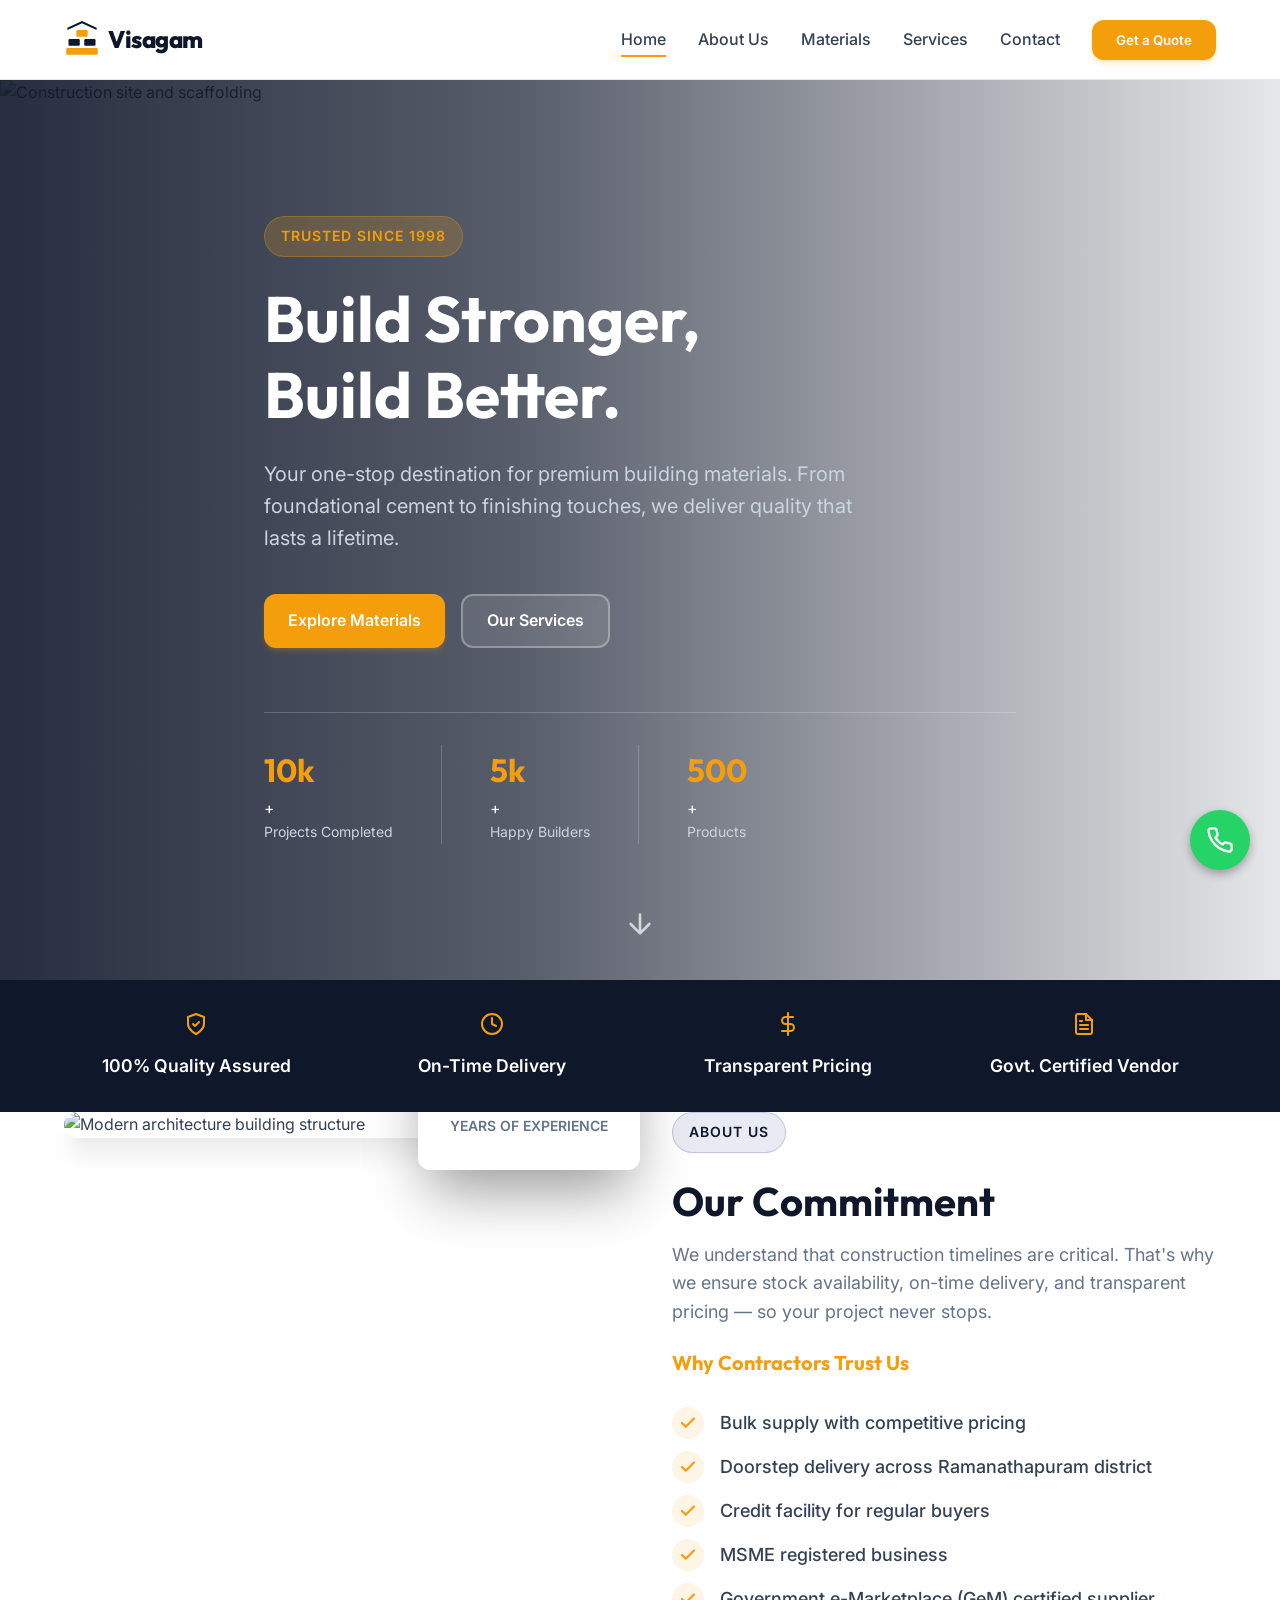
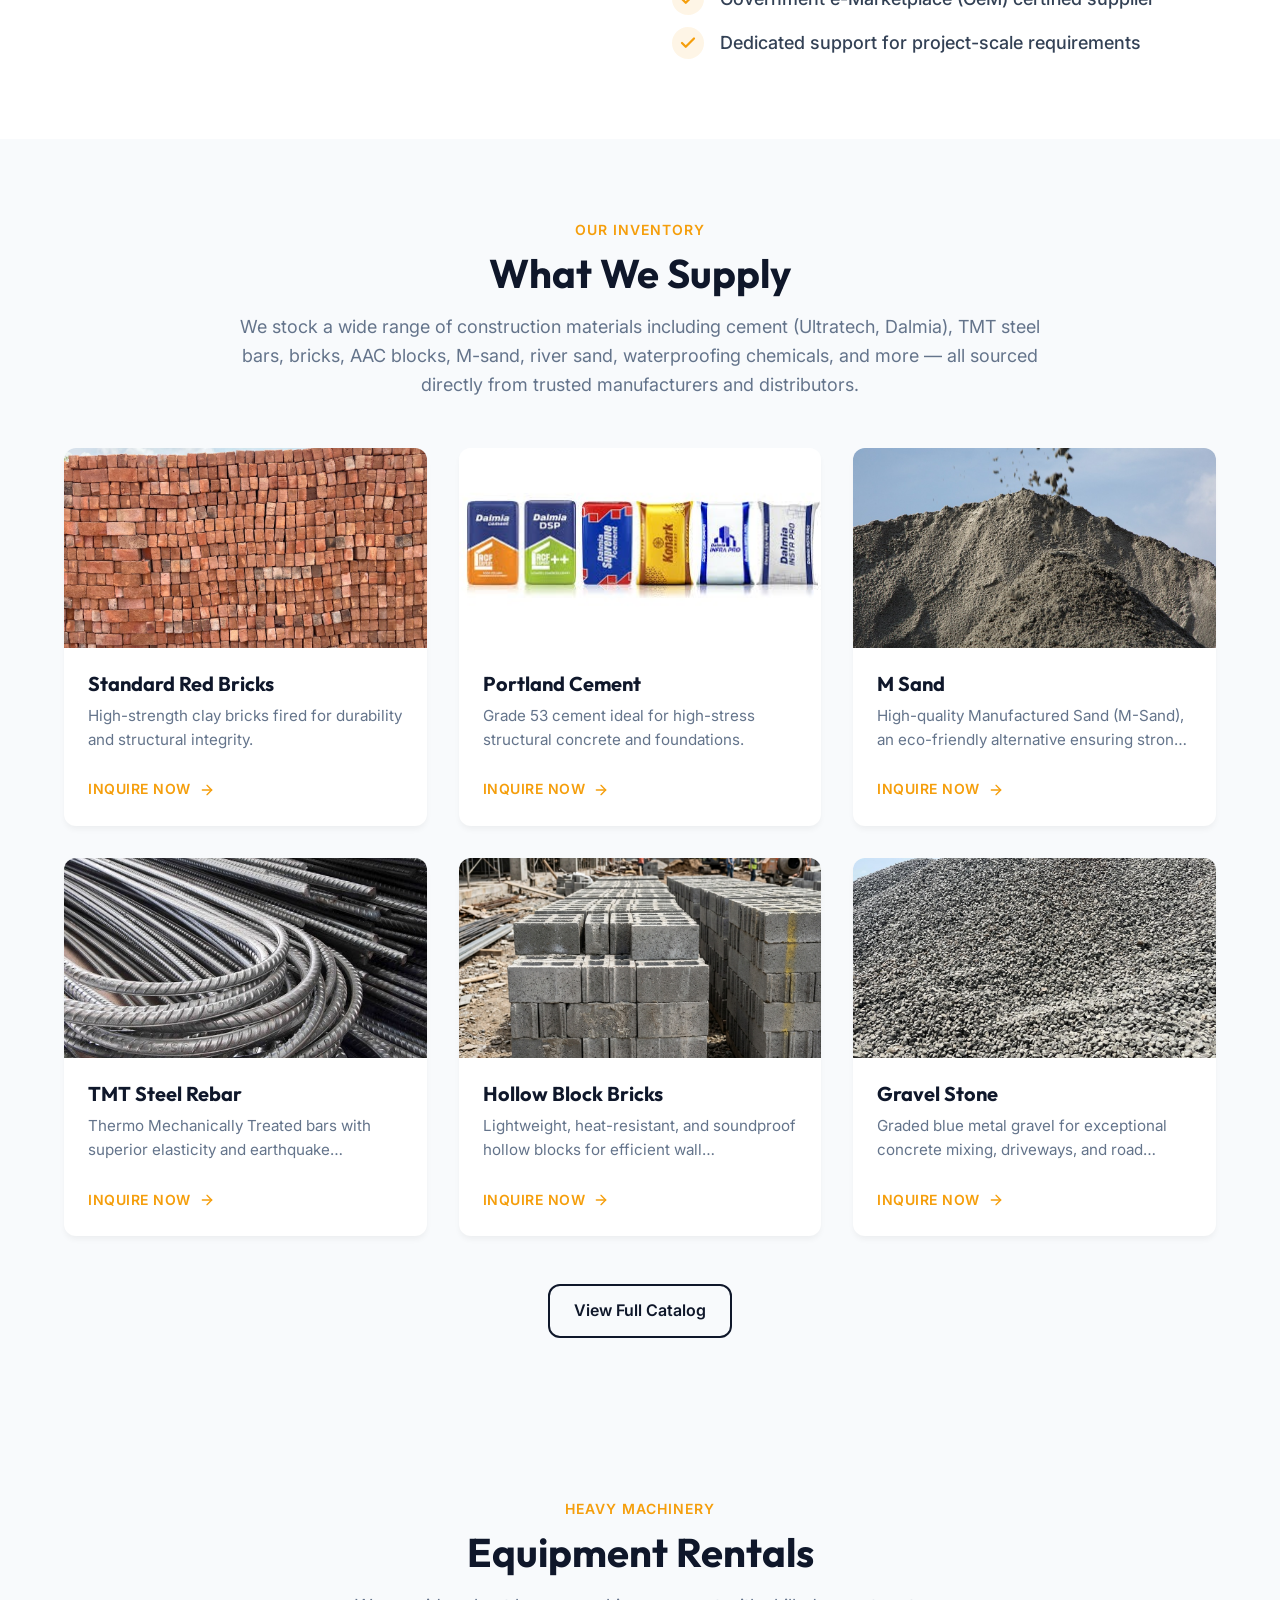
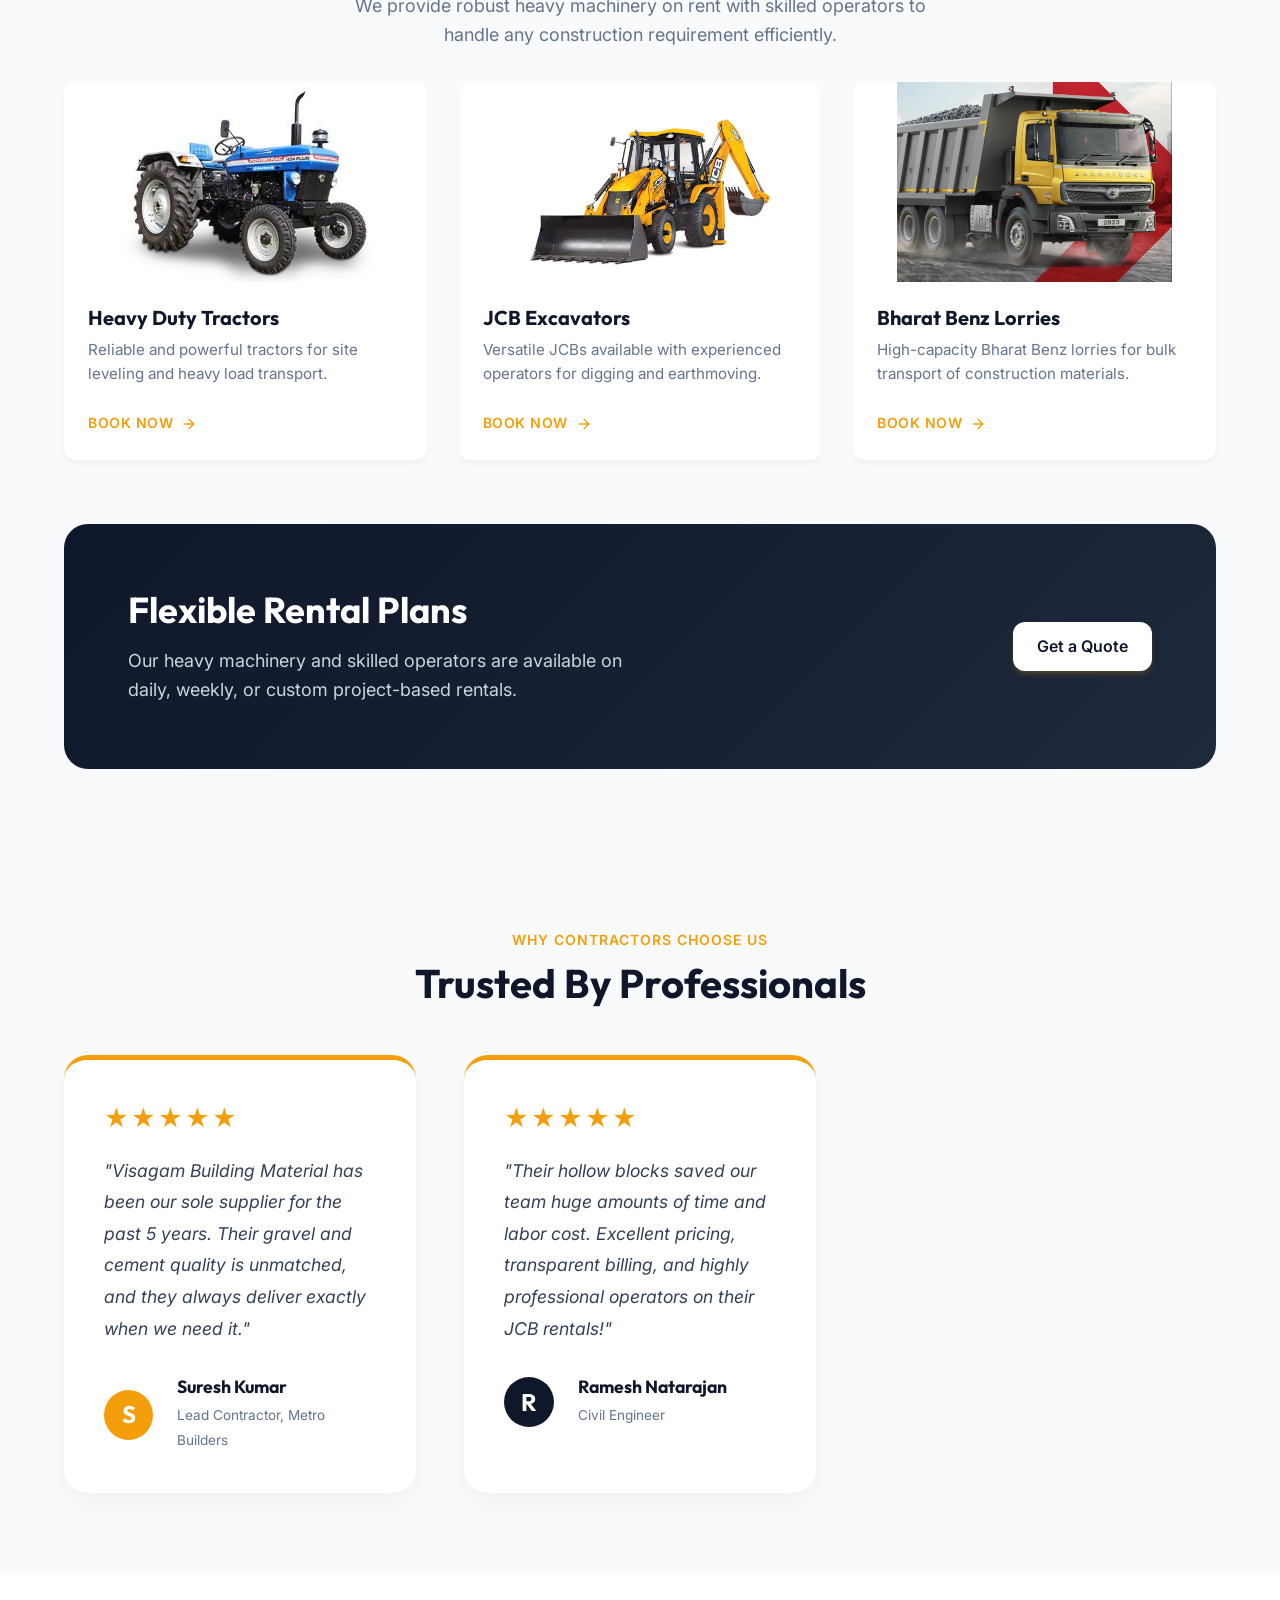
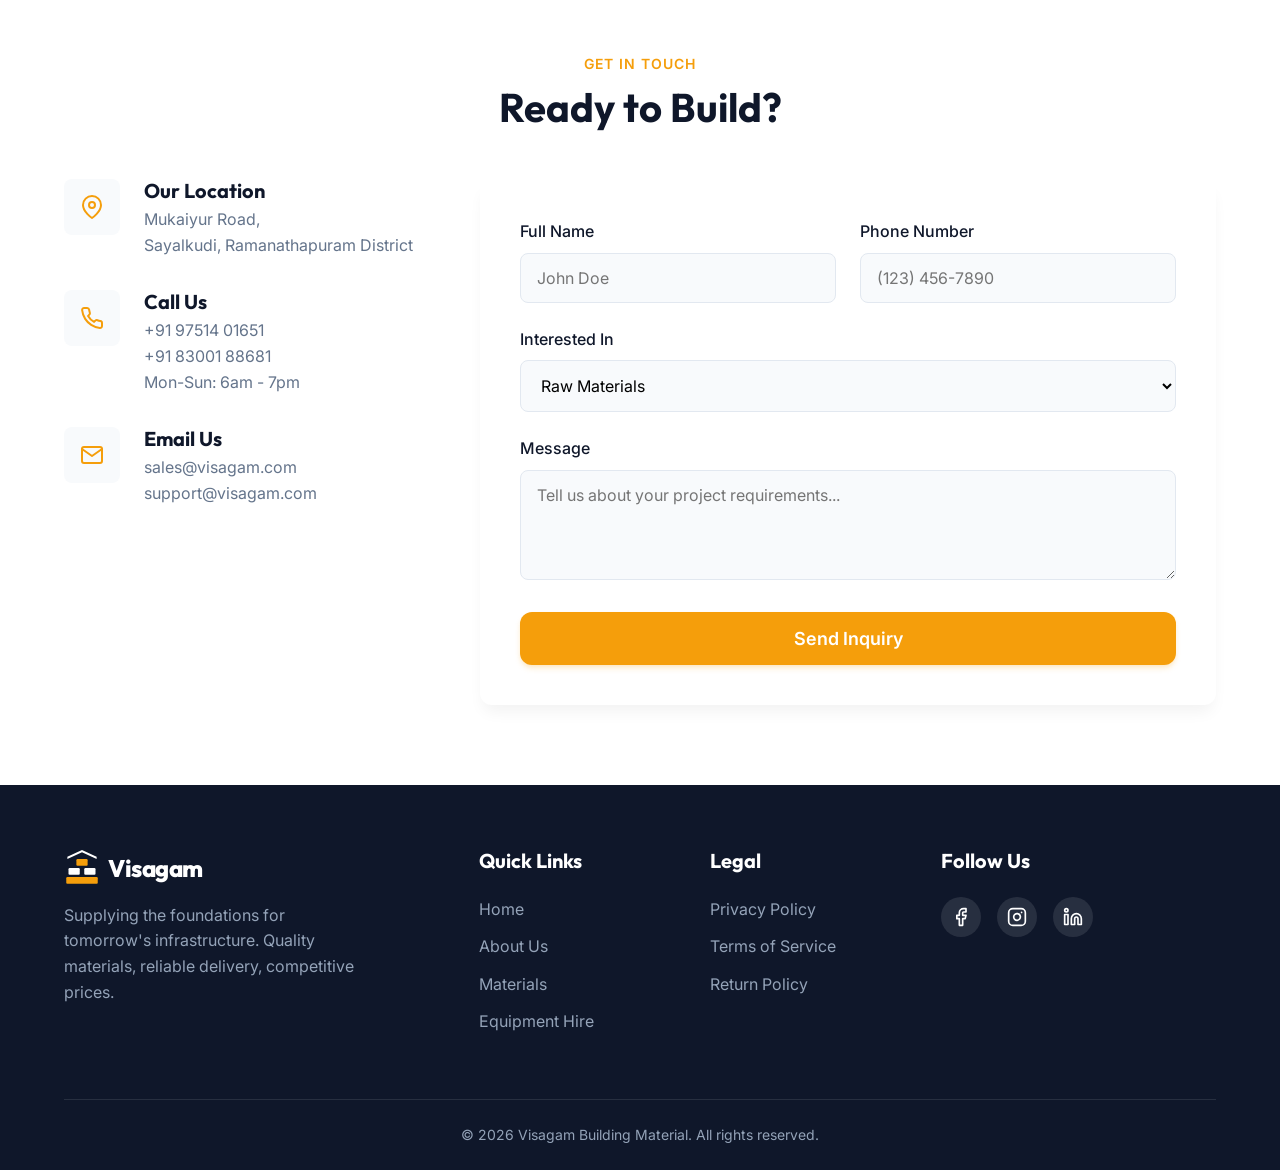
==== index.html @ be7457ea "first commit" ====
<!DOCTYPE html>
<html lang="en">
<head>
    <meta charset="UTF-8">
    <meta name="viewport" content="width=device-width, initial-scale=1.0">
    <link rel="icon" type="image/svg+xml" href="data:image/svg+xml,<svg xmlns='http://www.w3.org/2000/svg' viewBox='0 0 32 32'><rect x='2' y='24' width='28' height='6' rx='1' fill='%231E3A8A'/><rect x='4' y='16' width='10' height='6' rx='1' fill='%231E3A8A'/><rect x='18' y='16' width='10' height='6' rx='1' fill='%231E3A8A'/><rect x='11' y='8' width='10' height='6' rx='1' fill='%231E3A8A'/><path d='M16 2L3 8V6L16 0L29 6V8L16 2Z' fill='%23F59E0B'/></svg>">
    <title>Visagam Building Material | Premium Supplies</title>
    <meta name="description" content="Visagam Building Material is your trusted partner for high-quality construction and building materials. We provide premium bricks, cement, lumber, and more with reliable delivery.">
    
    <!-- Open Graph for Social Media SEO -->
    <meta property="og:title" content="Visagam Building Material | Premium Supplies">
    <meta property="og:description" content="Trusted partner for high-quality construction materials, including bricks, cement, sand, and lumber.">
    <meta property="og:type" content="website">
    
    <!-- Google Fonts -->
    <link rel="preconnect" href="https://fonts.googleapis.com">
    <link rel="preconnect" href="https://fonts.gstatic.com" crossorigin>
    <link href="https://fonts.googleapis.com/css2?family=Outfit:wght@300;400;500;600;700&family=Inter:wght@400;500;600&display=swap" rel="stylesheet">
    
    <!-- Custom CSS -->
    <link rel="stylesheet" href="css/style.css">

    <!-- Structured Data (JSON-LD) for LocalBusiness -->
    <script type="application/ld+json">
    {
      "@context": "https://schema.org",
      "@type": "HomeAndConstructionBusiness",
      "name": "Visagam Building Material",
      "image": "https://images.unsplash.com/photo-1541888081699-db0101c40215?q=80&w=1200",
      "@id": "",
      "url": "https://www.visagam-building.com",
      "telephone": ["+919751401651", "+918300188681"],
      "priceRange": "$$",
      "address": {
        "@type": "PostalAddress",
        "streetAddress": "Mukaiyur Road",
        "addressLocality": "Sayalkudi, Ramanathapuram District",
        "postalCode": "",
        "addressCountry": "IN"
      },
      "description": "Premium supplier of building and construction materials including cement, bricks, sand, and heavy machinery rentals."
    }
    </script>
</head>
<body>

    <!-- Header & Navigation -->
    <header class="header" id="header">
        <nav class="navbar container">
            <a href="#" class="logo">
                <svg width="36" height="36" viewBox="0 0 32 32" fill="none" xmlns="http://www.w3.org/2000/svg">
                    <rect x="2" y="24" width="28" height="6" rx="1" fill="var(--accent)"/>
                    <rect x="4" y="16" width="10" height="6" rx="1" fill="var(--primary)"/>
                    <rect x="18" y="16" width="10" height="6" rx="1" fill="var(--primary)"/>
                    <rect x="11" y="8" width="10" height="6" rx="1" fill="var(--accent)"/>
                    <path d="M16 2L3 8V6L16 0L29 6V8L16 2Z" fill="var(--primary)"/>
                </svg>
                <span style="font-weight: 800; letter-spacing: -0.5px;">Visagam</span>
            </a>
            
            <div class="nav-menu" id="nav-menu">
                <ul class="nav-list">
                    <li class="nav-item"><a href="#home" class="nav-link active">Home</a></li>
                    <li class="nav-item"><a href="#about" class="nav-link">About Us</a></li>
                    <li class="nav-item"><a href="#products" class="nav-link">Materials</a></li>
                    <li class="nav-item"><a href="#services" class="nav-link">Services</a></li>
                    <li class="nav-item"><a href="#contact" class="nav-link">Contact</a></li>
                </ul>
                <button class="btn btn-primary" id="nav-cta">Get a Quote</button>
            </div>
            
            <div class="nav-toggle" id="nav-toggle" aria-label="Toggle menu">
                <span></span>
                <span></span>
                <span></span>
            </div>
        </nav>
    </header>

    <main>
        <!-- Hero Section -->
        <section class="hero" id="home">
            <div class="hero-bg">
                <img src="https://images.unsplash.com/photo-1503387762-592deb58ef4e?q=80&w=2400&auto=format&fit=crop" alt="Construction site and scaffolding" fetchpriority="high" style="object-position: center top;">
                <div class="hero-overlay"></div>
            </div>
            <div class="hero-content container">
                <span class="badge">Trusted Since 1998</span>
                <h1 class="hero-title">Build Stronger,<br> Build Better.</h1>
                <p class="hero-description">
                    Your one-stop destination for premium building materials. From foundational cement to finishing touches, we deliver quality that lasts a lifetime.
                </p>
                <div class="hero-actions">
                    <a href="#products" class="btn btn-primary">Explore Materials</a>
                    <a href="#services" class="btn btn-outline">Our Services</a>
                </div>
                
                <div class="stats">
                    <div class="stat-item">
                        <span class="stat-number" data-target="10000">0</span><span class="stat-plus">+</span>
                        <span class="stat-label">Projects Completed</span>
                    </div>
                    <div class="stat-item">
                        <span class="stat-number" data-target="5000">0</span><span class="stat-plus">+</span>
                        <span class="stat-label">Happy Builders</span>
                    </div>
                    <div class="stat-item">
                        <span class="stat-number" data-target="500">0</span><span class="stat-plus">+</span>
                        <span class="stat-label">Products</span>
                    </div>
                </div>
                
                <div class="scroll-indicator" style="position: absolute; bottom: 2rem; left: 50%; transform: translateX(-50%); animation: bounce 2s infinite;">
                    <a href="#products" style="color: rgba(255,255,255,0.7);">
                        <svg width="32" height="32" viewBox="0 0 24 24" fill="none" stroke="currentColor" stroke-width="2" stroke-linecap="round" stroke-linejoin="round"><path d="M12 5v14M19 12l-7 7-7-7"/></svg>
                    </a>
                </div>
                <style>
                    @keyframes bounce { 0%, 20%, 50%, 80%, 100% {transform: translateX(-50%) translateY(0);} 40% {transform: translateX(-50%) translateY(-10px);} 60% {transform: translateX(-50%) translateY(-5px);} }
                </style>
            </div>
        </section>

        <!-- Trust Badges Strip -->
        <div class="trust-strip bg-primary text-white">
            <div class="container trust-grid reveal">
                <div class="trust-item">
                    <svg width="24" height="24" viewBox="0 0 24 24" fill="none" stroke="var(--accent)" stroke-width="2" stroke-linecap="round" stroke-linejoin="round"><path d="M12 22s8-4 8-10V5l-8-3-8 3v7c0 6 8 10 8 10z"></path><polyline points="9 12 11 14 15 10"></polyline></svg>
                    <span>100% Quality Assured</span>
                </div>
                <div class="trust-item">
                    <svg width="24" height="24" viewBox="0 0 24 24" fill="none" stroke="var(--accent)" stroke-width="2" stroke-linecap="round" stroke-linejoin="round"><circle cx="12" cy="12" r="10"></circle><polyline points="12 6 12 12 16 14"></polyline></svg>
                    <span>On-Time Delivery</span>
                </div>
                <div class="trust-item">
                    <svg width="24" height="24" viewBox="0 0 24 24" fill="none" stroke="var(--accent)" stroke-width="2" stroke-linecap="round" stroke-linejoin="round"><line x1="12" y1="1" x2="12" y2="23"></line><path d="M17 5H9.5a3.5 3.5 0 0 0 0 7h5a3.5 3.5 0 0 1 0 7H6"></path></svg>
                    <span>Transparent Pricing</span>
                </div>
                <div class="trust-item">
                    <svg width="24" height="24" viewBox="0 0 24 24" fill="none" stroke="var(--accent)" stroke-width="2" stroke-linecap="round" stroke-linejoin="round"><path d="M14 2H6a2 2 0 0 0-2 2v16a2 2 0 0 0 2 2h12a2 2 0 0 0 2-2V8z"></path><polyline points="14 2 14 8 20 8"></polyline><line x1="16" y1="13" x2="8" y2="13"></line><line x1="16" y1="17" x2="8" y2="17"></line><polyline points="10 9 9 9 8 9"></polyline></svg>
                    <span>Govt. Certified Vendor</span>
                </div>
            </div>
        </div>

        <!-- About Section -->
        <section class="section about reveal" id="about">
            <div class="container about-container">
                <div class="about-image-wrapper reveal-left">
                    <img src="https://images.unsplash.com/photo-1503387762-592deb58ef4e?q=80&w=800&auto=format&fit=crop" alt="Modern architecture building structure" loading="lazy" class="about-img main-img">
                    <div class="experience-card">
                        <span class="years">15+</span>
                        <span class="text">Years of Experience</span>
                    </div>
                </div>
                <div class="about-content">
                    <span class="badge" style="color: var(--primary); background-color: rgba(30, 58, 138, 0.1); border-color: rgba(30, 58, 138, 0.2);">About Us</span>
                    <h2 class="section-title">Our Commitment</h2>
                    <p class="section-desc" style="margin-bottom: 1.5rem;">
                        We understand that construction timelines are critical. That's why we ensure stock availability, on-time delivery, and transparent pricing — so your project never stops.
                    </p>
                    
                    <h3 style="margin-bottom: 1rem; color: var(--accent); font-size: 1.25rem;">Why Contractors Trust Us</h3>
                    <ul class="feature-list">
                        <li>
                            <div class="icon-box" style="width: 32px; height: 32px; flex-shrink: 0;">
                                <svg width="18" height="18" viewBox="0 0 24 24" fill="none" stroke="currentColor" stroke-width="3" stroke-linecap="round" stroke-linejoin="round"><polyline points="20 6 9 17 4 12"></polyline></svg>
                            </div>
                            <span>Bulk supply with competitive pricing</span>
                        </li>
                        <li>
                            <div class="icon-box" style="width: 32px; height: 32px; flex-shrink: 0;">
                                <svg width="18" height="18" viewBox="0 0 24 24" fill="none" stroke="currentColor" stroke-width="3" stroke-linecap="round" stroke-linejoin="round"><polyline points="20 6 9 17 4 12"></polyline></svg>
                            </div>
                            <span>Doorstep delivery across Ramanathapuram district</span>
                        </li>
                        <li>
                            <div class="icon-box" style="width: 32px; height: 32px; flex-shrink: 0;">
                                <svg width="18" height="18" viewBox="0 0 24 24" fill="none" stroke="currentColor" stroke-width="3" stroke-linecap="round" stroke-linejoin="round"><polyline points="20 6 9 17 4 12"></polyline></svg>
                            </div>
                            <span>Credit facility for regular buyers</span>
                        </li>
                        <li>
                            <div class="icon-box" style="width: 32px; height: 32px; flex-shrink: 0;">
                                <svg width="18" height="18" viewBox="0 0 24 24" fill="none" stroke="currentColor" stroke-width="3" stroke-linecap="round" stroke-linejoin="round"><polyline points="20 6 9 17 4 12"></polyline></svg>
                            </div>
                            <span>MSME registered business</span>
                        </li>
                        <li>
                            <div class="icon-box" style="width: 32px; height: 32px; flex-shrink: 0;">
                                <svg width="18" height="18" viewBox="0 0 24 24" fill="none" stroke="currentColor" stroke-width="3" stroke-linecap="round" stroke-linejoin="round"><polyline points="20 6 9 17 4 12"></polyline></svg>
                            </div>
                            <span>Government e-Marketplace (GeM) certified supplier</span>
                        </li>
                        <li>
                            <div class="icon-box" style="width: 32px; height: 32px; flex-shrink: 0;">
                                <svg width="18" height="18" viewBox="0 0 24 24" fill="none" stroke="currentColor" stroke-width="3" stroke-linecap="round" stroke-linejoin="round"><polyline points="20 6 9 17 4 12"></polyline></svg>
                            </div>
                            <span>Dedicated support for project-scale requirements</span>
                        </li>
                    </ul>
                </div>
            </div>
        </section>

        <!-- Products Section -->
        <section class="section products bg-light reveal" id="products">
            <div class="container">
                <div class="section-header text-center">
                    <span class="section-subtitle">Our Inventory</span>
                    <h2 class="section-title">What We Supply</h2>
                    <p class="section-desc mx-auto" style="max-width: 800px;">We stock a wide range of construction materials including cement (Ultratech, Dalmia), TMT steel bars, bricks, AAC blocks, M-sand, river sand, waterproofing chemicals, and more — all sourced directly from trusted manufacturers and distributors.</p>
                </div>
                
                <div class="product-grid">
                    <!-- Product 1 -->
                    <div class="product-card">
                        <div class="product-img-wrap">
                            <img src="assets/red-bricks.jpg" alt="Red construction bricks" loading="lazy">
                        </div>
                        <div class="product-info">
                            <h3 class="product-name">Standard Red Bricks</h3>
                            <p class="product-desc">High-strength clay bricks fired for durability and structural integrity.</p>
                            <a href="#contact" class="link-btn">Inquire Now <svg width="16" height="16" viewBox="0 0 24 24" fill="none" stroke="currentColor" stroke-width="2" stroke-linecap="round" stroke-linejoin="round"><line x1="5" y1="12" x2="19" y2="12"></line><polyline points="12 5 19 12 12 19"></polyline></svg></a>
                        </div>
                    </div>
                    
                    <!-- Product 2 -->
                    <div class="product-card reveal">
                        <div class="product-img-wrap">
                            <img src="assets/cement.jpg" alt="Dalmia Cement bags" loading="lazy" style="object-fit: contain; background: #fff;">
                        </div>
                        <div class="product-info">
                            <h3 class="product-name">Portland Cement</h3>
                            <p class="product-desc">Grade 53 cement ideal for high-stress structural concrete and foundations.</p>
                            <a href="#contact" class="link-btn">Inquire Now <svg width="16" height="16" viewBox="0 0 24 24" fill="none" stroke="currentColor" stroke-width="2" stroke-linecap="round" stroke-linejoin="round"><line x1="5" y1="12" x2="19" y2="12"></line><polyline points="12 5 19 12 12 19"></polyline></svg></a>
                        </div>
                    </div>
                    
                    <!-- Product 3 -->
                    <div class="product-card">
                        <div class="product-img-wrap">
                            <img src="assets/m-sand.jpg" alt="Manufactured construction sand" loading="lazy">
                        </div>
                        <div class="product-info">
                            <h3 class="product-name">M Sand</h3>
                            <p class="product-desc">High-quality Manufactured Sand (M-Sand), an eco-friendly alternative ensuring strong, durable concrete mix and plastering.</p>
                            <a href="#contact" class="link-btn">Inquire Now <svg width="16" height="16" viewBox="0 0 24 24" fill="none" stroke="currentColor" stroke-width="2" stroke-linecap="round" stroke-linejoin="round"><line x1="5" y1="12" x2="19" y2="12"></line><polyline points="12 5 19 12 12 19"></polyline></svg></a>
                        </div>
                    </div>

                    <!-- Product 4 -->
                    <div class="product-card">
                        <div class="product-img-wrap">
                            <img src="assets/tmt-user.jpg" alt="Steel rebar rods" loading="lazy">
                        </div>
                        <div class="product-info">
                            <h3 class="product-name">TMT Steel Rebar</h3>
                            <p class="product-desc">Thermo Mechanically Treated bars with superior elasticity and earthquake resistance.</p>
                            <a href="#contact" class="link-btn">Inquire Now <svg width="16" height="16" viewBox="0 0 24 24" fill="none" stroke="currentColor" stroke-width="2" stroke-linecap="round" stroke-linejoin="round"><line x1="5" y1="12" x2="19" y2="12"></line><polyline points="12 5 19 12 12 19"></polyline></svg></a>
                        </div>
                    </div>

                    <!-- Product 5 -->
                    <div class="product-card reveal">
                        <div class="product-img-wrap">
                            <img src="assets/hollow-blocks.png" alt="Hollow block bricks" loading="lazy">
                        </div>
                        <div class="product-info">
                            <h3 class="product-name">Hollow Block Bricks</h3>
                            <p class="product-desc">Lightweight, heat-resistant, and soundproof hollow blocks for efficient wall constructions.</p>
                            <a href="#contact" class="link-btn">Inquire Now <svg width="16" height="16" viewBox="0 0 24 24" fill="none" stroke="currentColor" stroke-width="2" stroke-linecap="round" stroke-linejoin="round"><line x1="5" y1="12" x2="19" y2="12"></line><polyline points="12 5 19 12 12 19"></polyline></svg></a>
                        </div>
                    </div>

                    <!-- Product 6 -->
                    <div class="product-card reveal">
                        <div class="product-img-wrap">
                            <img src="assets/gravel.jpg" alt="Gravel Construction Stone" loading="lazy">
                        </div>
                        <div class="product-info">
                            <h3 class="product-name">Gravel Stone</h3>
                            <p class="product-desc">Graded blue metal gravel for exceptional concrete mixing, driveways, and road foundations.</p>
                            <a href="#contact" class="link-btn">Inquire Now <svg width="16" height="16" viewBox="0 0 24 24" fill="none" stroke="currentColor" stroke-width="2" stroke-linecap="round" stroke-linejoin="round"><line x1="5" y1="12" x2="19" y2="12"></line><polyline points="12 5 19 12 12 19"></polyline></svg></a>
                        </div>
                    </div>
                </div>
                
                <div class="text-center" style="margin-top: 3rem;">
                    <a href="#contact" class="btn btn-outline">View Full Catalog</a>
                </div>
            </div>
        </section>

        <!-- Services / Rental Section (Tying into previous app logic context) -->
        <!-- Services / Rental Section -->
        <section class="section services bg-light reveal" id="services">
            <div class="container">
                <div class="section-header text-center">
                    <span class="section-subtitle">Heavy Machinery</span>
                    <h2 class="section-title">Equipment Rentals</h2>
                    <p class="section-desc max-w-md mx-auto">We provide robust heavy machinery on rent with skilled operators to handle any construction requirement efficiently.</p>
                </div>

                <div class="product-grid" style="margin-top: 2rem;">
                    <!-- Rental 1 -->
                    <div class="product-card">
                        <div class="product-img-wrap">
                            <img src="assets/tractor.jpg" alt="Heavy duty Tractor" loading="lazy" style="object-fit: contain; background: #fff;">
                        </div>
                        <div class="product-info">
                            <h3 class="product-name">Heavy Duty Tractors</h3>
                            <p class="product-desc">Reliable and powerful tractors for site leveling and heavy load transport.</p>
                            <a href="#contact" class="link-btn">Book Now <svg width="16" height="16" viewBox="0 0 24 24" fill="none" stroke="currentColor" stroke-width="2" stroke-linecap="round" stroke-linejoin="round"><line x1="5" y1="12" x2="19" y2="12"></line><polyline points="12 5 19 12 12 19"></polyline></svg></a>
                        </div>
                    </div>
                    
                    <!-- Rental 2 -->
                    <div class="product-card reveal">
                        <div class="product-img-wrap">
                            <img src="assets/jcb.jpg" alt="JCB Earthmover" loading="lazy" style="object-fit: contain; background: #fff;">
                        </div>
                        <div class="product-info">
                            <h3 class="product-name">JCB Excavators</h3>
                            <p class="product-desc">Versatile JCBs available with experienced operators for digging and earthmoving.</p>
                            <a href="#contact" class="link-btn">Book Now <svg width="16" height="16" viewBox="0 0 24 24" fill="none" stroke="currentColor" stroke-width="2" stroke-linecap="round" stroke-linejoin="round"><line x1="5" y1="12" x2="19" y2="12"></line><polyline points="12 5 19 12 12 19"></polyline></svg></a>
                        </div>
                    </div>
                    
                    <!-- Rental 3 -->
                    <div class="product-card">
                        <div class="product-img-wrap">
                            <img src="assets/bharat-benz.jpg" alt="Bharat Benz Lorry" loading="lazy" style="object-fit: contain; background: #fff;">
                        </div>
                        <div class="product-info">
                            <h3 class="product-name">Bharat Benz Lorries</h3>
                            <p class="product-desc">High-capacity Bharat Benz lorries for bulk transport of construction materials.</p>
                            <a href="#contact" class="link-btn">Book Now <svg width="16" height="16" viewBox="0 0 24 24" fill="none" stroke="currentColor" stroke-width="2" stroke-linecap="round" stroke-linejoin="round"><line x1="5" y1="12" x2="19" y2="12"></line><polyline points="12 5 19 12 12 19"></polyline></svg></a>
                        </div>
                    </div>
                </div>

                <div class="cta-banner" style="margin-top: 4rem;">
                    <div class="cta-content">
                        <h2>Flexible Rental Plans</h2>
                        <p>Our heavy machinery and skilled operators are available on daily, weekly, or custom project-based rentals.</p>
                    </div>
                    <div class="cta-actions">
                        <a href="#contact" class="btn btn-primary bg-white text-primary">Get a Quote</a>
                    </div>
                </div>
            </div>
        </section>

        <!-- Testimonials Section (Trust Builder) -->
        <section class="section testimonials reveal">
            <div class="container">
                <div class="section-header text-center">
                    <span class="section-subtitle">Why Contractors Choose Us</span>
                    <h2 class="section-title">Trusted By Professionals</h2>
                </div>
                
                <div class="testimonial-grid">
                    <div class="testimonial-card">
                        <div class="t-stars">★★★★★</div>
                        <p class="t-text">"Visagam Building Material has been our sole supplier for the past 5 years. Their gravel and cement quality is unmatched, and they always deliver exactly when we need it."</p>
                        <div class="t-author">
                            <div class="t-avatar bg-accent">S</div>
                            <div>
                                <h4>Suresh Kumar</h4>
                                <span>Lead Contractor, Metro Builders</span>
                            </div>
                        </div>
                    </div>
                    <div class="testimonial-card">
                        <div class="t-stars">★★★★★</div>
                        <p class="t-text">"Their hollow blocks saved our team huge amounts of time and labor cost. Excellent pricing, transparent billing, and highly professional operators on their JCB rentals!"</p>
                        <div class="t-author">
                            <div class="t-avatar bg-primary">R</div>
                            <div>
                                <h4>Ramesh Natarajan</h4>
                                <span>Civil Engineer</span>
                            </div>
                        </div>
                    </div>
                </div>
            </div>
        </section>

        <!-- Contact Section -->
        <section class="section contact reveal" id="contact">
            <div class="container">
                <div class="section-header text-center">
                    <span class="section-subtitle">Get In Touch</span>
                    <h2 class="section-title">Ready to Build?</h2>
                </div>
                
                <div class="contact-grid">
                    <div class="contact-info">
                        <div class="contact-box">
                            <div class="c-icon">
                                <svg width="24" height="24" viewBox="0 0 24 24" fill="none" stroke="currentColor" stroke-width="2" stroke-linecap="round" stroke-linejoin="round"><path d="M21 10c0 7-9 13-9 13s-9-6-9-13a9 9 0 0 1 18 0z"></path><circle cx="12" cy="10" r="3"></circle></svg>
                            </div>
                            <div>
                                <h4>Our Location</h4>
                                <p>Mukaiyur Road,<br>Sayalkudi, Ramanathapuram District</p>
                            </div>
                        </div>
                        <div class="contact-box">
                            <div class="c-icon">
                                <svg width="24" height="24" viewBox="0 0 24 24" fill="none" stroke="currentColor" stroke-width="2" stroke-linecap="round" stroke-linejoin="round"><path d="M22 16.92v3a2 2 0 0 1-2.18 2 19.79 19.79 0 0 1-8.63-3.07 19.5 19.5 0 0 1-6-6 19.79 19.79 0 0 1-3.07-8.67A2 2 0 0 1 4.11 2h3a2 2 0 0 1 2 1.72 12.84 12.84 0 0 0 .7 2.81 2 2 0 0 1-.45 2.11L8.09 9.91a16 16 0 0 0 6 6l1.27-1.27a2 2 0 0 1 2.11-.45 12.84 12.84 0 0 0 2.81.7A2 2 0 0 1 22 16.92z"></path></svg>
                            </div>
                            <div>
                                <h4>Call Us</h4>
                                <p>+91 97514 01651<br>+91 83001 88681<br>Mon-Sun: 6am - 7pm</p>
                            </div>
                        </div>
                        <div class="contact-box">
                            <div class="c-icon">
                                <svg width="24" height="24" viewBox="0 0 24 24" fill="none" stroke="currentColor" stroke-width="2" stroke-linecap="round" stroke-linejoin="round"><path d="M4 4h16c1.1 0 2 .9 2 2v12c0 1.1-.9 2-2 2H4c-1.1 0-2-.9-2-2V6c0-1.1.9-2 2-2z"></path><polyline points="22,6 12,13 2,6"></polyline></svg>
                            </div>
                            <div>
                                <h4>Email Us</h4>
                                <p>sales@visagam.com<br>support@visagam.com</p>
                            </div>
                        </div>
                    </div>
                    
                    <form class="contact-form" id="contactForm">
                        <div class="form-row">
                            <div class="form-group">
                                <label for="name">Full Name</label>
                                <input type="text" id="name" name="name" required placeholder="John Doe">
                            </div>
                            <div class="form-group">
                                <label for="phone">Phone Number</label>
                                <input type="tel" id="phone" name="phone" required placeholder="(123) 456-7890">
                            </div>
                        </div>
                        <div class="form-group">
                            <label for="interest">Interested In</label>
                            <select id="interest" name="interest">
                                <option value="materials">Raw Materials</option>
                                <option value="equipment">Equipment Rental</option>
                                <option value="bulk">Bulk Order</option>
                                <option value="other">Other Inquiry</option>
                            </select>
                        </div>
                        <div class="form-group">
                            <label for="message">Message</label>
                            <textarea id="message" name="message" rows="4" required placeholder="Tell us about your project requirements..."></textarea>
                        </div>
                        <button type="submit" class="btn btn-primary submit-btn">Send Inquiry</button>
                    </form>
                </div>
            </div>
        </section>
    </main>

    <!-- Floating Action Buttons -->
    <div class="floating-actions">
        <a href="https://wa.me/919751401651" target="_blank" class="fab whatsapp" aria-label="Chat on WhatsApp">
            <svg width="28" height="28" viewBox="0 0 24 24" fill="none" stroke="currentColor" stroke-width="2" stroke-linecap="round" stroke-linejoin="round"><path d="M22 16.92v3a2 2 0 0 1-2.18 2 19.79 19.79 0 0 1-8.63-3.07 19.5 19.5 0 0 1-6-6 19.79 19.79 0 0 1-3.07-8.67A2 2 0 0 1 4.11 2h3a2 2 0 0 1 2 1.72 12.84 12.84 0 0 0 .7 2.81 2 2 0 0 1-.45 2.11L8.09 9.91a16 16 0 0 0 6 6l1.27-1.27a2 2 0 0 1 2.11-.45 12.84 12.84 0 0 0 2.81.7A2 2 0 0 1 22 16.92z"></path></svg>
        </a>
    </div>

    <!-- Footer -->
    <footer class="footer">
        <div class="container">
            <div class="footer-grid">
                <div class="footer-brand">
                    <a href="#" class="logo text-white">
                        <svg width="36" height="36" viewBox="0 0 32 32" fill="none" xmlns="http://www.w3.org/2000/svg">
                            <rect x="2" y="24" width="28" height="6" rx="1" fill="var(--accent)"/>
                            <rect x="4" y="16" width="10" height="6" rx="1" fill="#fff"/>
                            <rect x="18" y="16" width="10" height="6" rx="1" fill="#fff"/>
                            <rect x="11" y="8" width="10" height="6" rx="1" fill="var(--accent)"/>
                            <path d="M16 2L3 8V6L16 0L29 6V8L16 2Z" fill="#fff"/>
                        </svg>
                        <span style="font-weight: 800; letter-spacing: -0.5px;">Visagam</span>
                    </a>
                    <p>Supplying the foundations for tomorrow's infrastructure. Quality materials, reliable delivery, competitive prices.</p>
                </div>
                <div class="footer-links">
                    <h4>Quick Links</h4>
                    <ul>
                        <li><a href="#home">Home</a></li>
                        <li><a href="#about">About Us</a></li>
                        <li><a href="#products">Materials</a></li>
                        <li><a href="#services">Equipment Hire</a></li>
                    </ul>
                </div>
                <div class="footer-links">
                    <h4>Legal</h4>
                    <ul>
                        <li><a href="#">Privacy Policy</a></li>
                        <li><a href="#">Terms of Service</a></li>
                        <li><a href="#">Return Policy</a></li>
                    </ul>
                </div>
                <div class="footer-social">
                    <h4>Follow Us</h4>
                    <div class="social-icons">
                        <a href="#" aria-label="Facebook"><svg width="20" height="20" viewBox="0 0 24 24" fill="none" stroke="currentColor" stroke-width="2" stroke-linecap="round" stroke-linejoin="round"><path d="M18 2h-3a5 5 0 0 0-5 5v3H7v4h3v8h4v-8h3l1-4h-4V7a1 1 0 0 1 1-1h3z"></path></svg></a>
                        <a href="#" aria-label="Instagram"><svg width="20" height="20" viewBox="0 0 24 24" fill="none" stroke="currentColor" stroke-width="2" stroke-linecap="round" stroke-linejoin="round"><rect x="2" y="2" width="20" height="20" rx="5" ry="5"></rect><path d="M16 11.37A4 4 0 1 1 12.63 8 4 4 0 0 1 16 11.37z"></path><line x1="17.5" y1="6.5" x2="17.51" y2="6.5"></line></svg></a>
                        <a href="#" aria-label="LinkedIn"><svg width="20" height="20" viewBox="0 0 24 24" fill="none" stroke="currentColor" stroke-width="2" stroke-linecap="round" stroke-linejoin="round"><path d="M16 8a6 6 0 0 1 6 6v7h-4v-7a2 2 0 0 0-2-2 2 2 0 0 0-2 2v7h-4v-7a6 6 0 0 1 6-6z"></path><rect x="2" y="9" width="4" height="12"></rect><circle cx="4" cy="4" r="2"></circle></svg></a>
                    </div>
                </div>
            </div>
            <div class="footer-bottom">
                <p>&copy; 2026 Visagam Building Material. All rights reserved.</p>
            </div>
        </div>
    </footer>

    <!-- JavaScript -->
    <script src="js/script.js"></script>
</body>
</html>
---- css/style.css ----
:root {
    /* Color Palette */
    --primary: #0F172A; /* Deep Navy */
    --accent: #F59E0B; /* Feel Good Amber */
    --accent-hover: #D97706;
    --text-main: #334155;
    --text-light: #64748B;
    --bg-main: #FFFFFF;
    --bg-light: #F8FAFC;
    --border: #E2E8F0;
    
    /* Typography */
    --font-heading: 'Outfit', sans-serif;
    --font-body: 'Inter', sans-serif;
    
    /* Spacing & Sizes */
    --nav-height: 80px;
    --container-padding: 1.5rem;
    --section-padding: 5rem 0;
    --radius-sm: 8px;
    --radius-md: 12px;
    --radius-lg: 24px;
    
    /* Animations */
    --transition: all 0.3s ease;
}

* {
    margin: 0;
    padding: 0;
    box-sizing: border-box;
}

html {
    scroll-behavior: smooth;
    scroll-padding-top: var(--nav-height);
}

body {
    font-family: var(--font-body);
    color: var(--text-main);
    background-color: var(--bg-main);
    line-height: 1.6;
    overflow-x: hidden;
}

h1, h2, h3, h4, h5, h6 {
    font-family: var(--font-heading);
    color: var(--primary);
    line-height: 1.2;
}

a {
    text-decoration: none;
    color: inherit;
    transition: var(--transition);
}

img {
    max-width: 100%;
    height: auto;
    display: block;
}

ul {
    list-style: none;
}

.container {
    width: 100%;
    max-width: 1200px;
    margin: 0 auto;
    padding: 0 var(--container-padding);
}

.section {
    padding: var(--section-padding);
}

.bg-light {
    background-color: var(--bg-light);
}

.text-center {
    text-align: center;
}

.text-primary {
    color: var(--primary) !important;
}

.text-white {
    color: #fff !important;
}

.bg-white {
    background-color: #fff !important;
}

.mx-auto {
    margin-left: auto;
    margin-right: auto;
}

.max-w-md {
    max-width: 600px;
}

/* Typography Classes */
.section-subtitle {
    display: block;
    color: var(--accent);
    font-weight: 600;
    text-transform: uppercase;
    letter-spacing: 1px;
    font-size: 0.875rem;
    margin-bottom: 0.5rem;
    font-family: var(--font-body);
}

.section-title {
    font-size: 2.5rem;
    margin-bottom: 1rem;
    font-weight: 700;
}

.section-desc {
    color: var(--text-light);
    font-size: 1.125rem;
    margin-bottom: 2rem;
}

/* Buttons */
.btn {
    display: inline-flex;
    align-items: center;
    justify-content: center;
    padding: 0.75rem 1.5rem;
    border-radius: var(--radius-md);
    font-family: var(--font-body);
    font-weight: 600;
    cursor: pointer;
    border: none;
    transition: var(--transition);
}

.btn-primary {
    background-color: var(--accent);
    color: #fff;
    box-shadow: 0 4px 6px -1px rgba(245, 158, 11, 0.2), 0 2px 4px -1px rgba(245, 158, 11, 0.1);
}

.btn-primary:hover {
    background-color: var(--accent-hover);
    transform: translateY(-2px);
    box-shadow: 0 10px 15px -3px rgba(245, 158, 11, 0.3), 0 4px 6px -2px rgba(245, 158, 11, 0.15);
}

.btn-outline {
    background-color: transparent;
    color: var(--primary);
    border: 2px solid var(--primary);
}

.btn-outline:hover {
    background-color: var(--primary);
    color: #fff;
    transform: translateY(-2px);
    box-shadow: 0 10px 15px -3px rgba(15, 23, 42, 0.3), 0 4px 6px -2px rgba(15, 23, 42, 0.15);
}

/* Link Button */
.link-btn {
    display: inline-flex;
    align-items: center;
    gap: 0.5rem;
    color: var(--accent);
    font-weight: 600;
    font-size: 0.875rem;
    text-transform: uppercase;
    letter-spacing: 0.5px;
}

.link-btn:hover {
    color: var(--accent-hover);
    gap: 0.75rem; /* slight animation */
}

/* Header & Nav */
.header {
    position: sticky;
    top: 0;
    left: 0;
    width: 100%;
    height: var(--nav-height);
    background-color: rgba(255, 255, 255, 0.95);
    backdrop-filter: blur(8px);
    z-index: 1000;
    border-bottom: 1px solid var(--border);
    transition: var(--transition);
}

.header.scrolled {
    box-shadow: 0 4px 6px -1px rgba(0, 0, 0, 0.05);
    background-color: rgba(255, 255, 255, 0.98);
}

.navbar {
    height: 100%;
    display: flex;
    align-items: center;
    justify-content: space-between;
}

.logo {
    display: flex;
    align-items: center;
    gap: 0.5rem;
    font-family: var(--font-heading);
    font-size: 1.5rem;
    font-weight: 700;
    color: var(--primary);
}

.nav-menu {
    display: flex;
    align-items: center;
    gap: 2rem;
}

.nav-list {
    display: flex;
    gap: 2rem;
}

.nav-link {
    font-weight: 500;
    position: relative;
    padding: 0.5rem 0;
}

.nav-link::after {
    content: '';
    position: absolute;
    bottom: 0;
    left: 0;
    width: 0;
    height: 2px;
    background-color: var(--accent);
    transition: var(--transition);
}

.nav-link:hover::after, .nav-link.active::after {
    width: 100%;
}
.nav-link:hover {
    color: var(--accent);
}

.nav-link:hover::after,
.nav-link.active::after {
    width: 100%;
}

.nav-toggle {
    display: none;
    flex-direction: column;
    justify-content: space-between;
    width: 30px;
    height: 21px;
    cursor: pointer;
    z-index: 1001;
}

.nav-toggle span {
    display: block;
    height: 3px;
    width: 100%;
    background-color: var(--primary);
    border-radius: 3px;
    transition: var(--transition);
}

/* Hero Section */
.hero {
    position: relative;
    min-height: 100vh;
    display: flex;
    align-items: center;
    padding-top: var(--nav-height);
    padding-bottom: 5rem;
}

.hero-bg {
    position: absolute;
    top: 0;
    left: 0;
    width: 100%;
    height: 100%;
    z-index: -1;
    overflow: hidden;
}

.hero-bg img {
    width: 100%;
    height: 100%;
    object-fit: cover;
    object-position: center;
}

.hero-overlay {
    position: absolute;
    top: 0;
    left: 0;
    width: 100%;
    height: 100%;
    background: linear-gradient(90deg, rgba(15, 23, 42, 0.9) 0%, rgba(15, 23, 42, 0.7) 40%, rgba(15, 23, 42, 0.1) 100%);
}

.hero-content {
    color: #fff;
    max-width: 800px;
    animation: fadeIn 1s ease-out;
}

@keyframes fadeIn {
    from { opacity: 0; transform: translateY(20px); }
    to { opacity: 1; transform: translateY(0); }
}

.badge {
    display: inline-block;
    padding: 0.5rem 1rem;
    background-color: rgba(245, 158, 11, 0.2);
    color: var(--accent);
    border-radius: 50px;
    font-size: 0.875rem;
    font-weight: 600;
    letter-spacing: 1px;
    text-transform: uppercase;
    margin-bottom: 1.5rem;
    border: 1px solid rgba(245, 158, 11, 0.3);
    backdrop-filter: blur(4px);
}

.hero-title {
    color: #fff;
    font-size: clamp(3rem, 5vw, 4.5rem);
    margin-bottom: 1.5rem;
}

.hero-description {
    font-size: 1.25rem;
    color: #cbd5e1;
    margin-bottom: 2.5rem;
    max-width: 600px;
}

.hero-actions {
    display: flex;
    gap: 1rem;
    margin-bottom: 4rem;
}

.hero-actions .btn-outline {
    border-color: rgba(255,255,255,0.3);
    background-color: rgba(255, 255, 255, 0.1);
    color: #fff;
    backdrop-filter: blur(4px);
}

.hero-actions .btn-outline:hover {
    background-color: #fff;
    color: var(--primary);
    border-color: #fff;
}

.stats {
    display: flex;
    gap: 3rem;
    padding-top: 2rem;
    border-top: 1px solid rgba(255, 255, 255, 0.2);
}

.stat-item {
    display: flex;
    flex-direction: column;
    border-right: 1px solid rgba(255,255,255,0.2);
    padding-right: 3rem;
}

.stat-item:last-child {
    border-right: none;
    padding-right: 0;
}

.stat-number {
    font-family: var(--font-heading);
    font-size: 2rem;
    font-weight: 700;
    color: var(--accent);
}

.stat-label {
    font-size: 0.875rem;
    color: #cbd5e1;
}

/* About Section */
.about-container {
    display: grid;
    grid-template-columns: 1fr 1fr;
    gap: 4rem;
    align-items: start;
}

.about-image-wrapper {
    position: relative;
    border-radius: var(--radius-lg);
}

.about-img {
    border-radius: var(--radius-lg);
    box-shadow: 0 20px 25px -5px rgba(0, 0, 0, 0.1), 0 10px 10px -5px rgba(0, 0, 0, 0.04);
}

.experience-card {
    position: absolute;
    bottom: -2rem;
    right: -2rem;
    background-color: #fff;
    padding: 2rem;
    border-radius: var(--radius-md);
    box-shadow: 0 30px 60px -10px rgba(0, 0, 0, 0.4);
    display: flex;
    flex-direction: column;
    align-items: center;
    text-align: center;
    border-top: 4px solid var(--accent);
}

.experience-card .years {
    font-family: var(--font-heading);
    font-size: 3rem;
    font-weight: 700;
    color: var(--primary);
    line-height: 1;
}

.experience-card .text {
    font-size: 0.875rem;
    font-weight: 600;
    color: var(--text-light);
    text-transform: uppercase;
    margin-top: 0.5rem;
}

.feature-list {
    margin-top: 2rem;
    display: flex;
    flex-direction: column;
    gap: 0.75rem;
}

.feature-list li {
    display: flex;
    align-items: center;
    gap: 1rem;
    font-size: 1.125rem;
    font-weight: 500;
}

.icon-box {
    width: 48px;
    height: 48px;
    background-color: rgba(245, 158, 11, 0.1);
    color: var(--accent);
    border-radius: 50%;
    display: flex;
    align-items: center;
    justify-content: center;
}

/* Products Section */
.product-grid {
    display: grid;
    grid-template-columns: repeat(auto-fill, minmax(280px, 1fr));
    gap: 2rem;
    margin-top: 3rem;
}

.product-card {
    background-color: #fff;
    border-radius: var(--radius-md);
    overflow: hidden;
    box-shadow: 0 4px 6px -1px rgba(0, 0, 0, 0.05);
    transition: var(--transition);
}

.product-card:hover {
    transform: translateY(-5px);
    box-shadow: 0 20px 25px -5px rgba(0, 0, 0, 0.1);
}

.product-img-wrap {
    height: 200px;
    overflow: hidden;
}

.product-img-wrap img {
    width: 100%;
    height: 100%;
    object-fit: cover;
    transition: transform 0.5s ease;
}

.product-card:hover .product-img-wrap img {
    transform: scale(1.05);
}

.product-info {
    padding: 1.5rem;
}

.product-name {
    font-size: 1.25rem;
    margin-bottom: 0.5rem;
}

.product-desc {
    color: var(--text-light);
    font-size: 0.95rem;
    margin-bottom: 1.5rem;
    display: -webkit-box;
    -webkit-line-clamp: 2;
    line-clamp: 2;
    -webkit-box-orient: vertical;
    overflow: hidden;
}

/* CTA Services Banner */
.cta-banner {
    background: linear-gradient(135deg, var(--primary) 0%, #1e293b 100%);
    border-radius: var(--radius-lg);
    padding: 4rem;
    color: #fff;
    display: flex;
    align-items: center;
    justify-content: space-between;
    gap: 2rem;
}

.cta-content h2 {
    color: #fff;
    font-size: 2.25rem;
    margin-bottom: 1rem;
}

.cta-content p {
    color: #cbd5e1;
    font-size: 1.125rem;
    max-width: 500px;
}

/* Contact Section */
.contact-grid {
    display: grid;
    grid-template-columns: 1fr 2fr;
    gap: 3rem;
    margin-top: 3rem;
}

.contact-info {
    display: flex;
    flex-direction: column;
    gap: 2rem;
}

.contact-box {
    display: flex;
    gap: 1.5rem;
}

.contact-box .c-icon {
    width: 56px;
    height: 56px;
    background-color: var(--bg-light);
    border-radius: var(--radius-sm);
    display: flex;
    align-items: center;
    justify-content: center;
    color: var(--accent);
    flex-shrink: 0;
}

.contact-box h4 {
    font-size: 1.25rem;
    margin-bottom: 0.25rem;
}

.contact-box p {
    color: var(--text-light);
}

.contact-form {
    background-color: #fff;
    padding: 2.5rem;
    border-radius: var(--radius-md);
    box-shadow: 0 10px 15px -3px rgba(0, 0, 0, 0.05);
}

.form-row {
    display: grid;
    grid-template-columns: 1fr 1fr;
    gap: 1.5rem;
}

.form-group {
    margin-bottom: 1.5rem;
}

.form-group label {
    display: block;
    font-weight: 500;
    margin-bottom: 0.5rem;
    color: var(--primary);
}

.form-group input,
.form-group select,
.form-group textarea {
    width: 100%;
    padding: 0.875rem 1rem;
    border: 1px solid var(--border);
    border-radius: var(--radius-sm);
    font-family: var(--font-body);
    font-size: 1rem;
    background-color: var(--bg-light);
    transition: var(--transition);
}

.form-group input:focus,
.form-group select:focus,
.form-group textarea:focus {
    outline: none;
    border-color: var(--accent);
    background-color: #fff;
    box-shadow: 0 0 0 3px rgba(245, 158, 11, 0.1);
}

.submit-btn {
    width: 100%;
    padding: 1rem;
    font-size: 1.125rem;
}

/* Footer Section */
.footer {
    background-color: var(--primary);
    color: #fff;
    padding: 4rem 0 0;
}

.footer-grid {
    display: grid;
    grid-template-columns: 2fr 1fr 1fr 1.5fr;
    gap: 3rem;
    margin-bottom: 4rem;
}

.footer-brand p {
    color: #94a3b8;
    margin-top: 1rem;
    max-width: 300px;
}

.footer-links h4,
.footer-social h4 {
    color: #fff;
    font-size: 1.25rem;
    margin-bottom: 1.5rem;
}

.footer-links ul {
    display: flex;
    flex-direction: column;
    gap: 0.75rem;
}

.footer-links a {
    color: #94a3b8;
}

.footer-links a:hover {
    color: var(--accent);
    padding-left: 0.5rem;
}

.social-icons {
    display: flex;
    gap: 1rem;
}

.social-icons a {
    width: 40px;
    height: 40px;
    background-color: rgba(255, 255, 255, 0.1);
    border-radius: 50%;
    display: flex;
    align-items: center;
    justify-content: center;
    color: #fff;
}

.social-icons a:hover {
    background-color: var(--accent);
    transform: translateY(-3px);
}

.footer-bottom {
    padding: 1.5rem 0;
    border-top: 1px solid rgba(255, 255, 255, 0.1);
    text-align: center;
    color: #94a3b8;
    font-size: 0.875rem;
}

/* Trust Badges Strip */
.trust-strip {
    padding: 2rem 0;
    margin-bottom: -5rem; /* pull up into overlap spacing */
    position: relative;
    z-index: 10;
}

.trust-grid {
    display: grid;
    grid-template-columns: repeat(auto-fit, minmax(200px, 1fr));
    gap: 2rem;
    text-align: center;
}

.trust-item {
    display: flex;
    flex-direction: column;
    align-items: center;
    gap: 1rem;
    font-weight: 600;
    font-size: 1.1rem;
}

/* Testimonials */
.testimonials {
    background-color: var(--bg-light);
}

.testimonial-grid {
    display: grid;
    grid-template-columns: repeat(auto-fill, minmax(350px, 1fr));
    gap: 3rem;
    margin-top: 3rem;
}

.testimonial-card {
    background: #fff;
    padding: 2.5rem;
    border-radius: var(--radius-lg);
    box-shadow: 0 10px 25px -5px rgba(0,0,0,0.05);
    border-top: 5px solid var(--accent);
    transition: var(--transition);
}

.testimonial-card:hover {
    transform: translateY(-5px);
}

.t-stars {
    color: var(--accent);
    font-size: 1.5rem;
    margin-bottom: 1rem;
    letter-spacing: 2px;
}

.t-text {
    font-size: 1.1rem;
    color: var(--text-main);
    font-style: italic;
    margin-bottom: 2rem;
    line-height: 1.8;
}

.t-author {
    display: flex;
    align-items: center;
    gap: 1.5rem;
}

.t-avatar {
    width: 50px;
    height: 50px;
    border-radius: 50%;
    display: flex;
    justify-content: center;
    align-items: center;
    color: white;
    font-family: var(--font-heading);
    font-weight: bold;
    font-size: 1.5rem;
}

.bg-accent { background-color: var(--accent); }
.bg-primary { background-color: var(--primary); }

.t-author h4 {
    margin-bottom: 0.25rem;
    font-size: 1.1rem;
}

.t-author span {
    color: var(--text-light);
    font-size: 0.85rem;
}

/* Interactivity Enhancements */
.reveal {
    opacity: 0;
    transform: translateY(50px);
    transition: all 0.8s ease-out;
}

.reveal.active {
    opacity: 1;
    transform: translateY(0);
}

.reveal-left {
    opacity: 0;
    transform: translateX(-50px);
    transition: all 0.8s ease-out;
}

.reveal-left.active {
    opacity: 1;
    transform: translateX(0);
}

.floating-actions {
    position: fixed;
    bottom: 30px;
    right: 30px;
    display: flex;
    flex-direction: column;
    gap: 15px;
    z-index: 999;
}

.fab {
    width: 60px;
    height: 60px;
    border-radius: 50%;
    display: flex;
    justify-content: center;
    align-items: center;
    color: white;
    box-shadow: 0 4px 10px rgba(0,0,0,0.3);
    transition: transform 0.3s ease, box-shadow 0.3s ease;
    text-decoration: none;
}

.fab:hover {
    transform: scale(1.1);
    box-shadow: 0 6px 14px rgba(0,0,0,0.4);
}

.whatsapp {
    background-color: #25D366; /* Official WhatsApp Green */
}

/* Responsive Design */
@media screen and (max-width: 992px) {
    .about-container {
        grid-template-columns: 1fr;
        gap: 3rem;
    }
    
    .experience-card {
        right: 0;
        bottom: 0;
        transform: translate(20%, 20%);
    }

    .cta-banner {
        flex-direction: column;
        text-align: center;
        padding: 3rem 2rem;
    }

    .contact-grid {
        grid-template-columns: 1fr;
    }

    .footer-grid {
        grid-template-columns: 1fr 1fr;
    }
}

@media screen and (max-width: 768px) {
    .nav-menu {
        position: fixed;
        top: var(--nav-height);
        left: -100%;
        width: 100%;
        height: calc(100vh - var(--nav-height));
        background-color: #fff;
        flex-direction: column;
        justify-content: center;
        padding-bottom: 2rem;
        transition: 0.4s ease-in-out;
    }

    .nav-menu.active {
        left: 0;
    }

    .nav-list {
        flex-direction: column;
        text-align: center;
        gap: 1.5rem;
        margin-bottom: 2rem;
    }

    .nav-link {
        font-size: 1.5rem;
    }

    .nav-toggle {
        display: flex;
    }
    
    .nav-toggle.active span:nth-child(1) {
        transform: translateY(9px) rotate(45deg);
    }
    
    .nav-toggle.active span:nth-child(2) {
        opacity: 0;
    }
    
    .nav-toggle.active span:nth-child(3) {
        transform: translateY(-9px) rotate(-45deg);
    }

    .hero-title {
        font-size: 2.5rem;
    }

    .stats {
        flex-direction: column;
        gap: 1.5rem;
    }
    
    .experience-card {
        transform: translate(10%, 10%);
        padding: 1.5rem;
    }

    .form-row {
        grid-template-columns: 1fr;
    }

    .footer-grid {
        grid-template-columns: 1fr;
        gap: 2rem;
    }
}
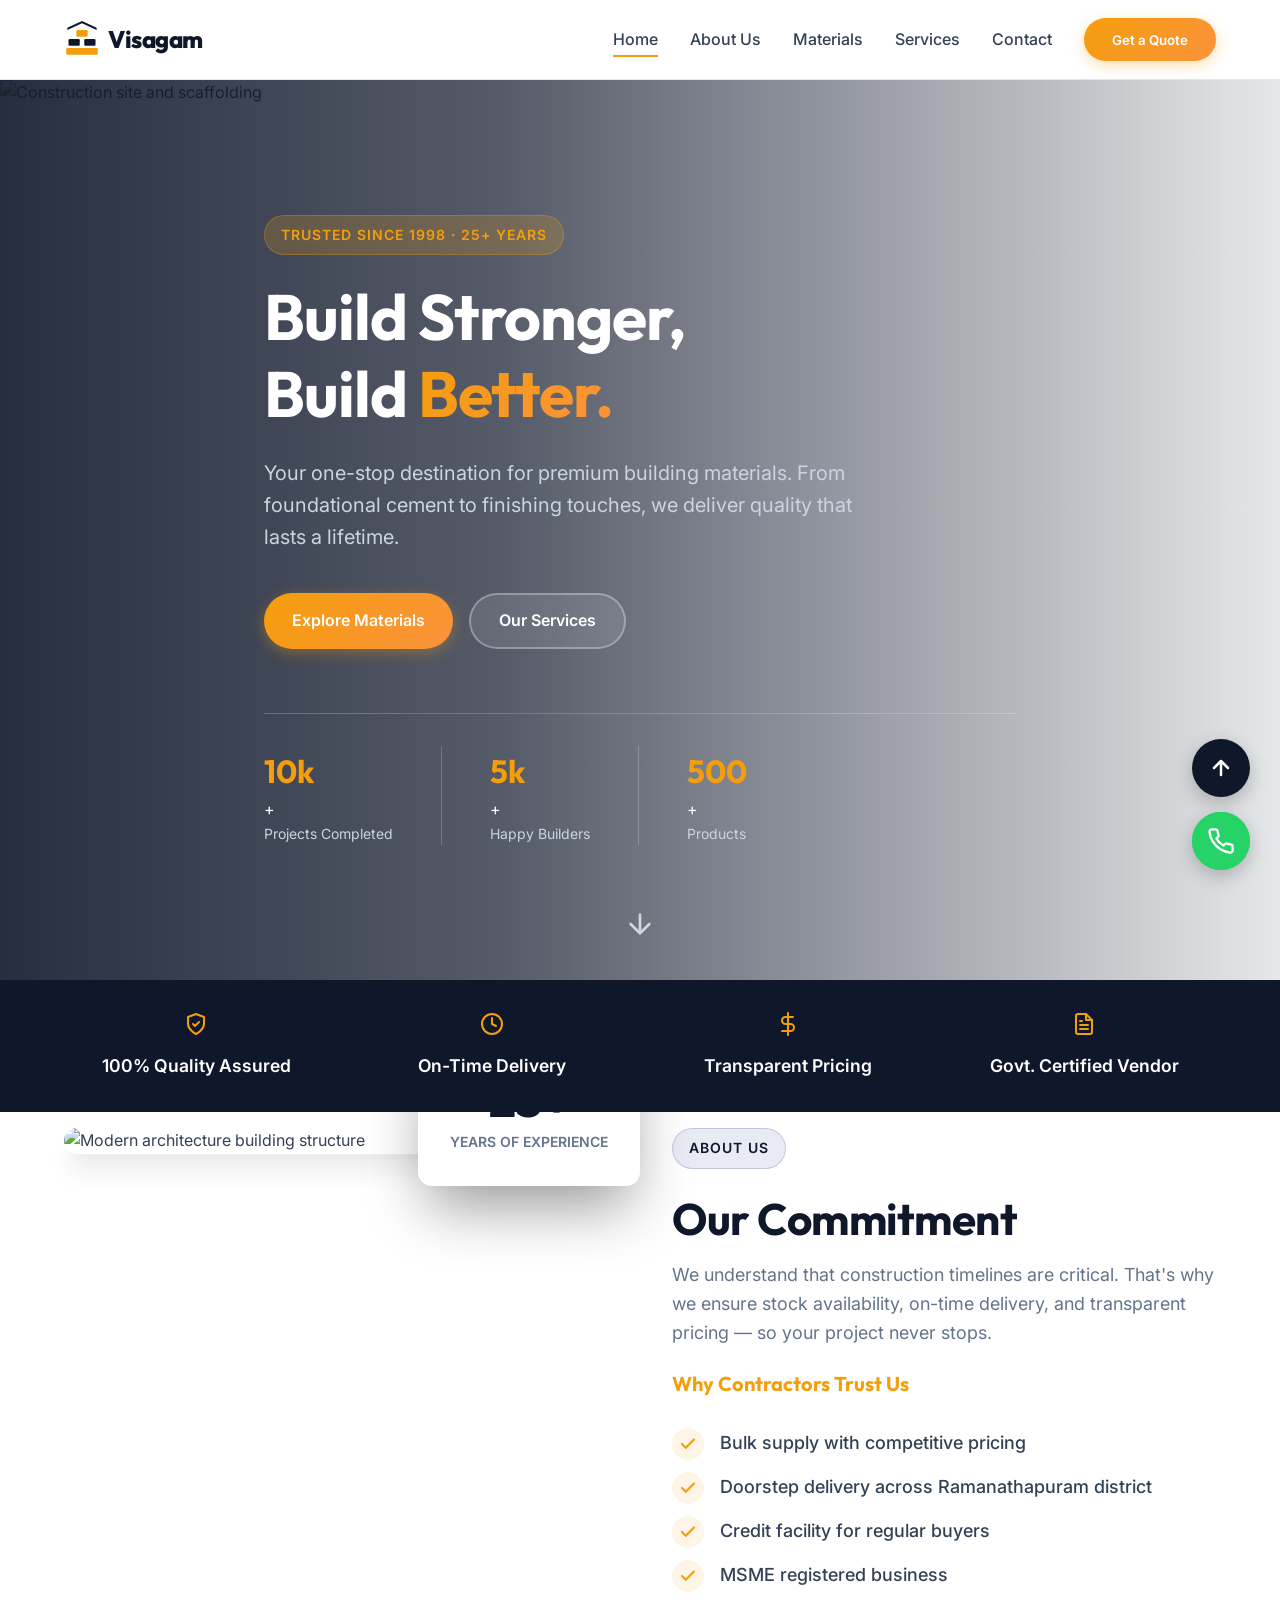
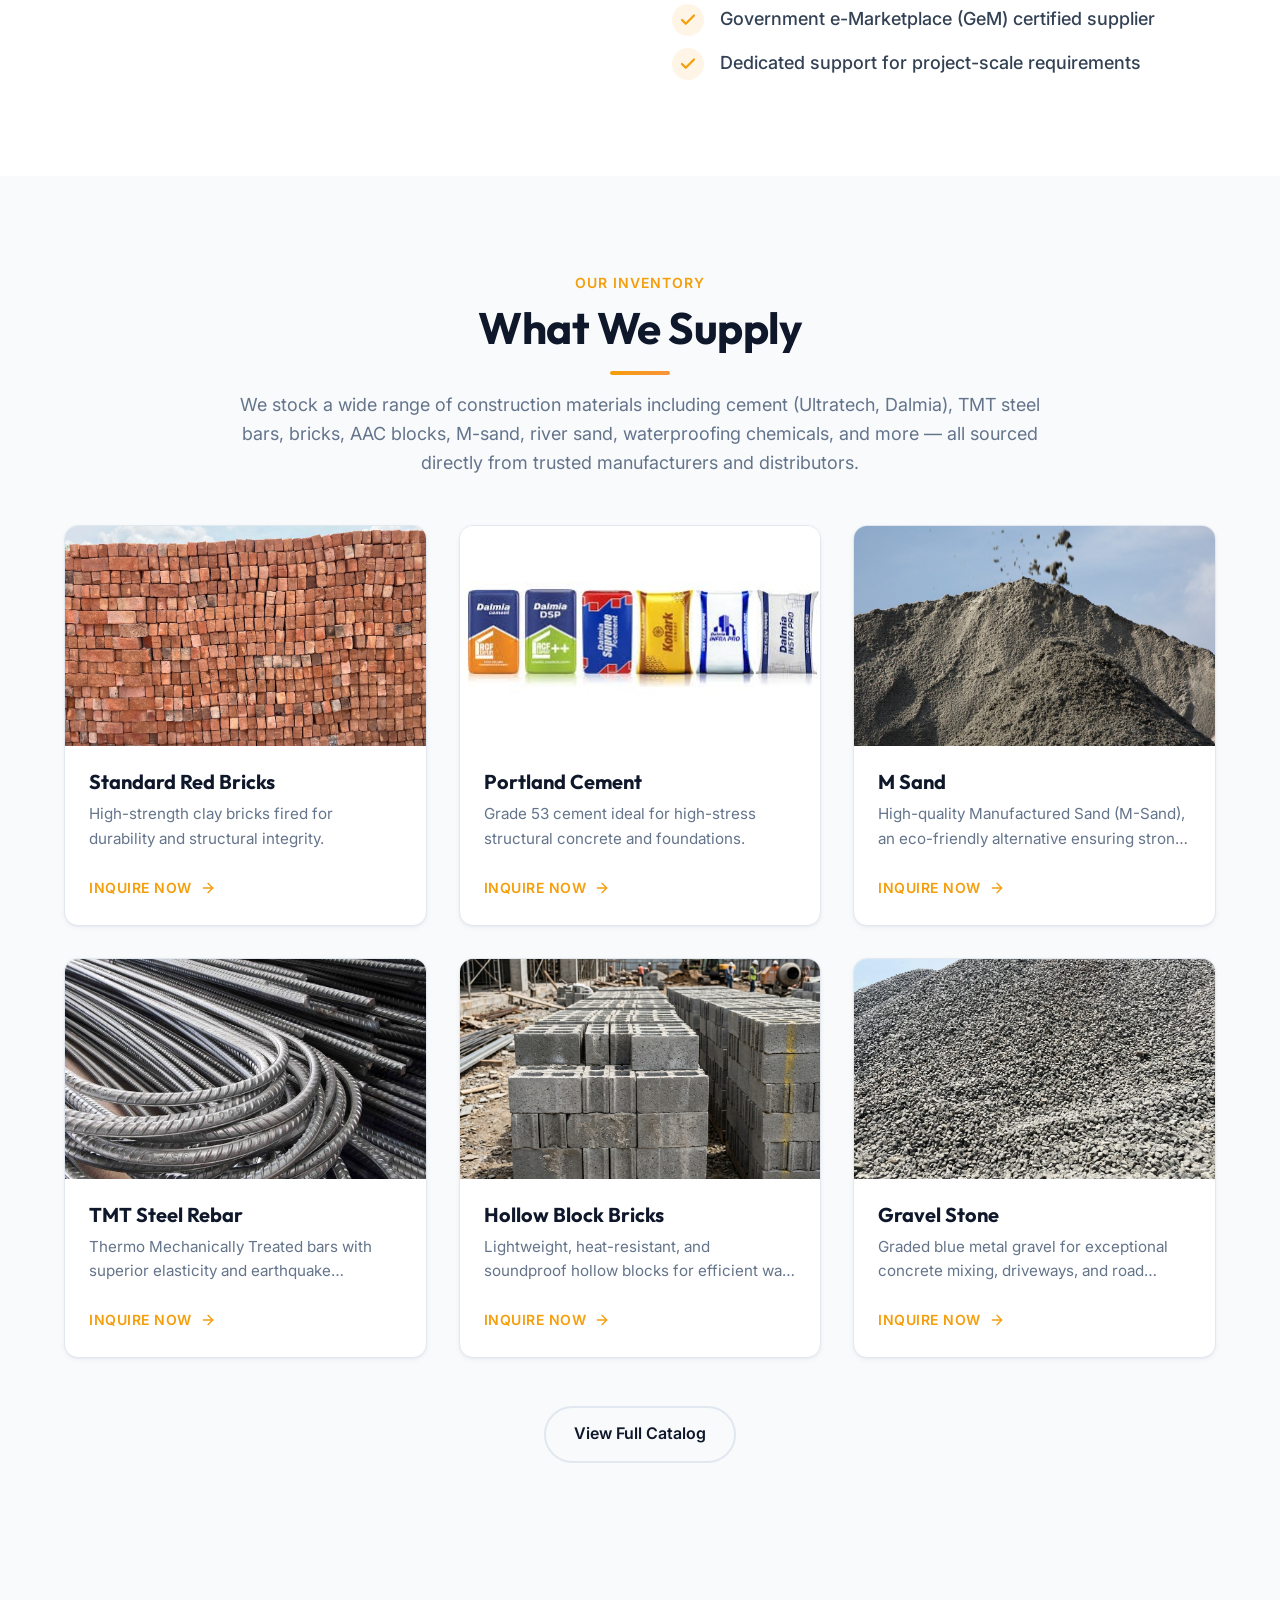
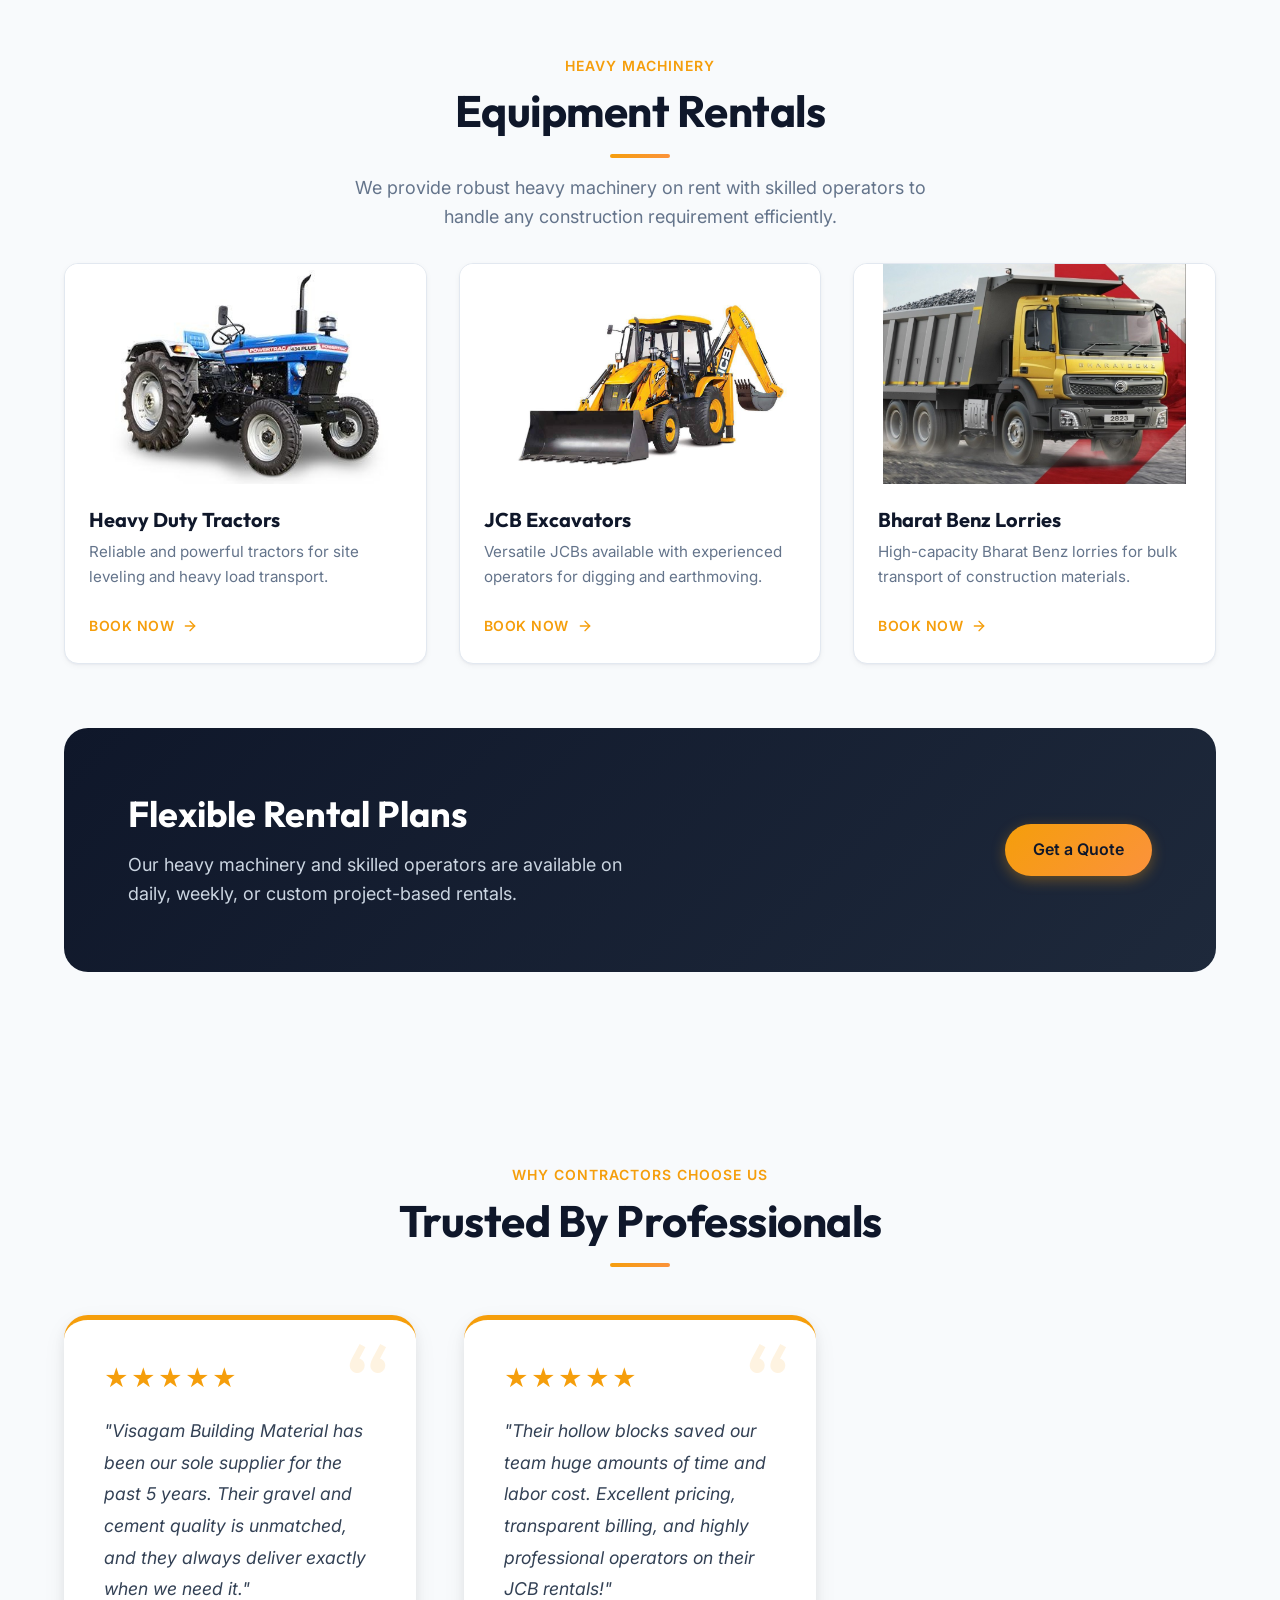
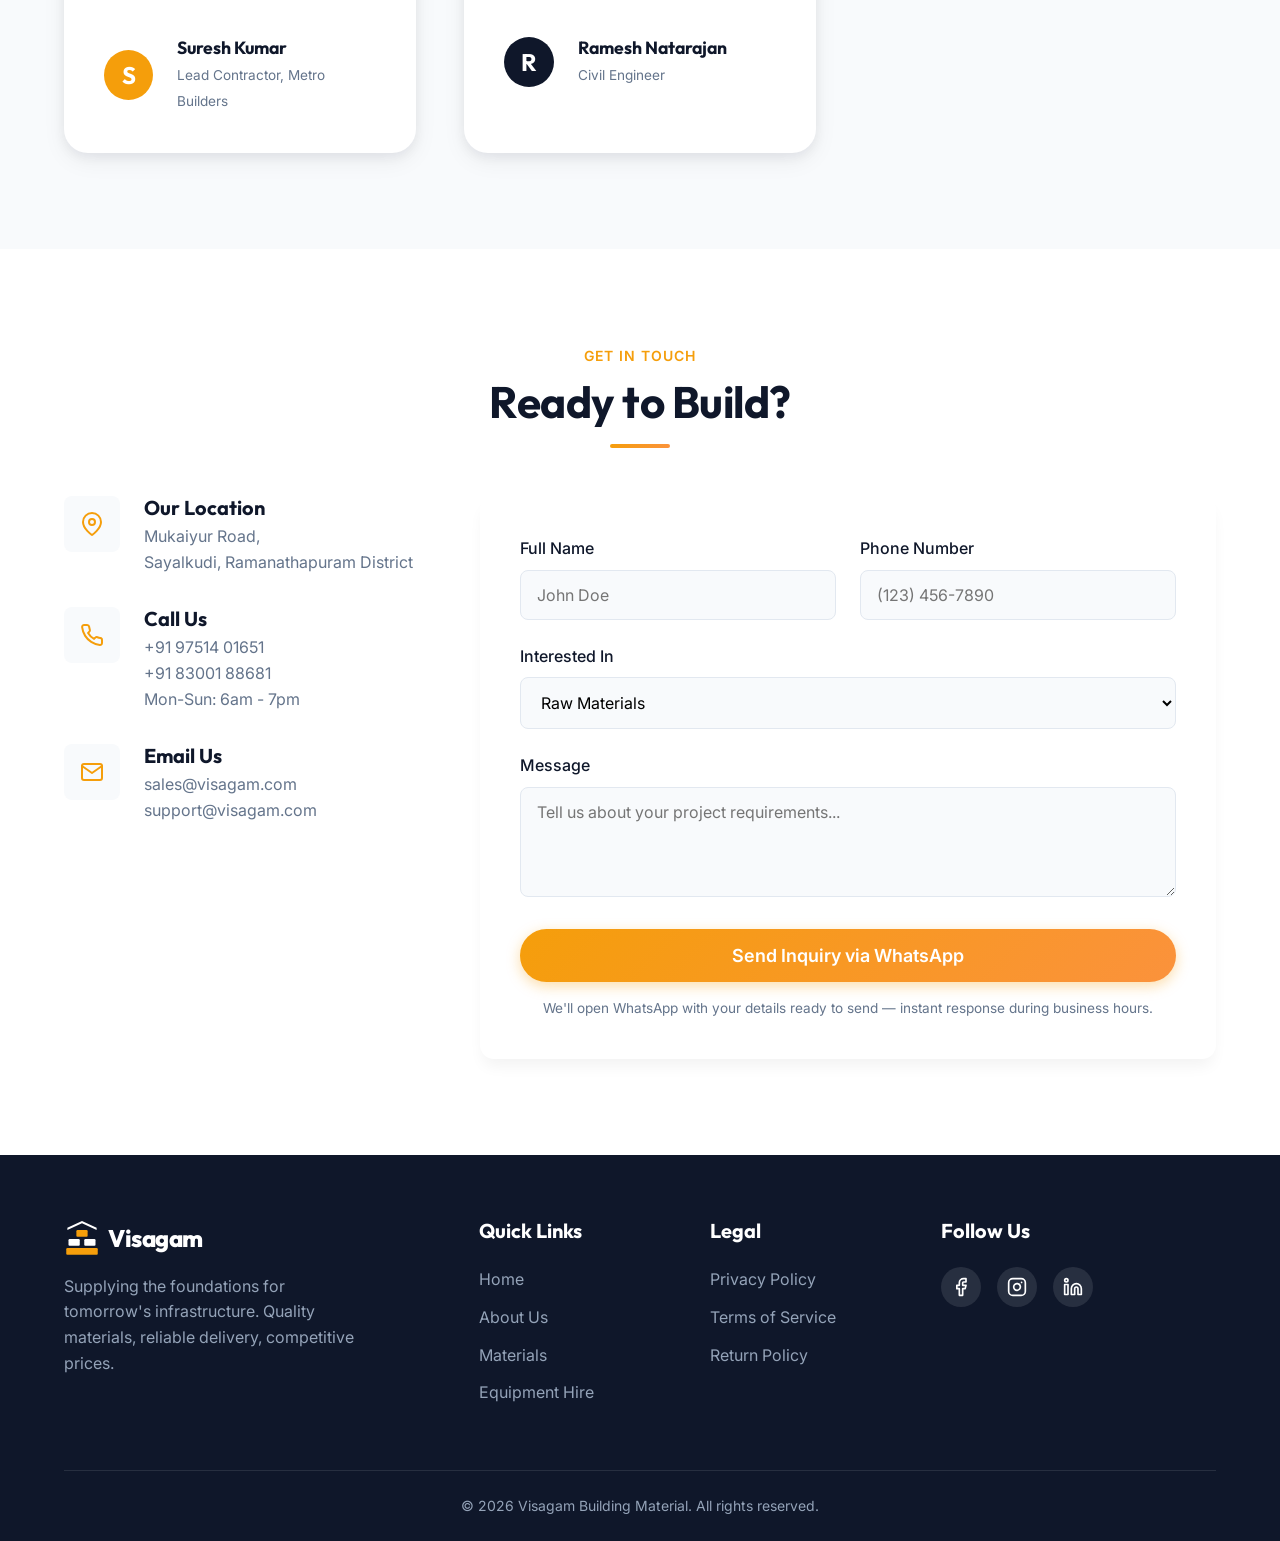
==== commit e9564584: "Refresh website UI/UX with polish, WhatsApp form & accessibility Visual design: - New design tokens " ====
--- a/index.html
+++ b/index.html
@@ -46,7 +46,7 @@
 
     <!-- Header & Navigation -->
     <header class="header" id="header">
-        <nav class="navbar container">
+        <nav class="navbar container" aria-label="Main navigation">
             <a href="#" class="logo">
                 <svg width="36" height="36" viewBox="0 0 32 32" fill="none" xmlns="http://www.w3.org/2000/svg">
                     <rect x="2" y="24" width="28" height="6" rx="1" fill="var(--accent)"/>
@@ -69,11 +69,11 @@
                 <button class="btn btn-primary" id="nav-cta">Get a Quote</button>
             </div>
             
-            <div class="nav-toggle" id="nav-toggle" aria-label="Toggle menu">
+            <button class="nav-toggle" id="nav-toggle" aria-label="Toggle menu" aria-expanded="false" aria-controls="nav-menu">
                 <span></span>
                 <span></span>
                 <span></span>
-            </div>
+            </button>
         </nav>
     </header>
 
@@ -85,8 +85,8 @@
                 <div class="hero-overlay"></div>
             </div>
             <div class="hero-content container">
-                <span class="badge">Trusted Since 1998</span>
-                <h1 class="hero-title">Build Stronger,<br> Build Better.</h1>
+                <span class="badge">Trusted Since 1998 · 25+ Years</span>
+                <h1 class="hero-title">Build Stronger,<br> Build <span class="highlight">Better.</span></h1>
                 <p class="hero-description">
                     Your one-stop destination for premium building materials. From foundational cement to finishing touches, we deliver quality that lasts a lifetime.
                 </p>
@@ -149,7 +149,7 @@
                 <div class="about-image-wrapper reveal-left">
                     <img src="https://images.unsplash.com/photo-1503387762-592deb58ef4e?q=80&w=800&auto=format&fit=crop" alt="Modern architecture building structure" loading="lazy" class="about-img main-img">
                     <div class="experience-card">
-                        <span class="years">15+</span>
+                        <span class="years">25+</span>
                         <span class="text">Years of Experience</span>
                     </div>
                 </div>
@@ -221,7 +221,7 @@
                         <div class="product-info">
                             <h3 class="product-name">Standard Red Bricks</h3>
                             <p class="product-desc">High-strength clay bricks fired for durability and structural integrity.</p>
-                            <a href="#contact" class="link-btn">Inquire Now <svg width="16" height="16" viewBox="0 0 24 24" fill="none" stroke="currentColor" stroke-width="2" stroke-linecap="round" stroke-linejoin="round"><line x1="5" y1="12" x2="19" y2="12"></line><polyline points="12 5 19 12 12 19"></polyline></svg></a>
+                            <a href="#contact" class="link-btn inquire-btn" data-product="Standard Red Bricks" data-interest="materials">Inquire Now <svg width="16" height="16" viewBox="0 0 24 24" fill="none" stroke="currentColor" stroke-width="2" stroke-linecap="round" stroke-linejoin="round"><line x1="5" y1="12" x2="19" y2="12"></line><polyline points="12 5 19 12 12 19"></polyline></svg></a>
                         </div>
                     </div>
                     
@@ -233,7 +233,7 @@
                         <div class="product-info">
                             <h3 class="product-name">Portland Cement</h3>
                             <p class="product-desc">Grade 53 cement ideal for high-stress structural concrete and foundations.</p>
-                            <a href="#contact" class="link-btn">Inquire Now <svg width="16" height="16" viewBox="0 0 24 24" fill="none" stroke="currentColor" stroke-width="2" stroke-linecap="round" stroke-linejoin="round"><line x1="5" y1="12" x2="19" y2="12"></line><polyline points="12 5 19 12 12 19"></polyline></svg></a>
+                            <a href="#contact" class="link-btn inquire-btn" data-product="Portland Cement" data-interest="materials">Inquire Now <svg width="16" height="16" viewBox="0 0 24 24" fill="none" stroke="currentColor" stroke-width="2" stroke-linecap="round" stroke-linejoin="round"><line x1="5" y1="12" x2="19" y2="12"></line><polyline points="12 5 19 12 12 19"></polyline></svg></a>
                         </div>
                     </div>
                     
@@ -245,7 +245,7 @@
                         <div class="product-info">
                             <h3 class="product-name">M Sand</h3>
                             <p class="product-desc">High-quality Manufactured Sand (M-Sand), an eco-friendly alternative ensuring strong, durable concrete mix and plastering.</p>
-                            <a href="#contact" class="link-btn">Inquire Now <svg width="16" height="16" viewBox="0 0 24 24" fill="none" stroke="currentColor" stroke-width="2" stroke-linecap="round" stroke-linejoin="round"><line x1="5" y1="12" x2="19" y2="12"></line><polyline points="12 5 19 12 12 19"></polyline></svg></a>
+                            <a href="#contact" class="link-btn inquire-btn" data-product="M Sand" data-interest="materials">Inquire Now <svg width="16" height="16" viewBox="0 0 24 24" fill="none" stroke="currentColor" stroke-width="2" stroke-linecap="round" stroke-linejoin="round"><line x1="5" y1="12" x2="19" y2="12"></line><polyline points="12 5 19 12 12 19"></polyline></svg></a>
                         </div>
                     </div>
 
@@ -257,7 +257,7 @@
                         <div class="product-info">
                             <h3 class="product-name">TMT Steel Rebar</h3>
                             <p class="product-desc">Thermo Mechanically Treated bars with superior elasticity and earthquake resistance.</p>
-                            <a href="#contact" class="link-btn">Inquire Now <svg width="16" height="16" viewBox="0 0 24 24" fill="none" stroke="currentColor" stroke-width="2" stroke-linecap="round" stroke-linejoin="round"><line x1="5" y1="12" x2="19" y2="12"></line><polyline points="12 5 19 12 12 19"></polyline></svg></a>
+                            <a href="#contact" class="link-btn inquire-btn" data-product="TMT Steel Rebar" data-interest="materials">Inquire Now <svg width="16" height="16" viewBox="0 0 24 24" fill="none" stroke="currentColor" stroke-width="2" stroke-linecap="round" stroke-linejoin="round"><line x1="5" y1="12" x2="19" y2="12"></line><polyline points="12 5 19 12 12 19"></polyline></svg></a>
                         </div>
                     </div>
 
@@ -269,7 +269,7 @@
                         <div class="product-info">
                             <h3 class="product-name">Hollow Block Bricks</h3>
                             <p class="product-desc">Lightweight, heat-resistant, and soundproof hollow blocks for efficient wall constructions.</p>
-                            <a href="#contact" class="link-btn">Inquire Now <svg width="16" height="16" viewBox="0 0 24 24" fill="none" stroke="currentColor" stroke-width="2" stroke-linecap="round" stroke-linejoin="round"><line x1="5" y1="12" x2="19" y2="12"></line><polyline points="12 5 19 12 12 19"></polyline></svg></a>
+                            <a href="#contact" class="link-btn inquire-btn" data-product="Hollow Block Bricks" data-interest="materials">Inquire Now <svg width="16" height="16" viewBox="0 0 24 24" fill="none" stroke="currentColor" stroke-width="2" stroke-linecap="round" stroke-linejoin="round"><line x1="5" y1="12" x2="19" y2="12"></line><polyline points="12 5 19 12 12 19"></polyline></svg></a>
                         </div>
                     </div>
 
@@ -281,7 +281,7 @@
                         <div class="product-info">
                             <h3 class="product-name">Gravel Stone</h3>
                             <p class="product-desc">Graded blue metal gravel for exceptional concrete mixing, driveways, and road foundations.</p>
-                            <a href="#contact" class="link-btn">Inquire Now <svg width="16" height="16" viewBox="0 0 24 24" fill="none" stroke="currentColor" stroke-width="2" stroke-linecap="round" stroke-linejoin="round"><line x1="5" y1="12" x2="19" y2="12"></line><polyline points="12 5 19 12 12 19"></polyline></svg></a>
+                            <a href="#contact" class="link-btn inquire-btn" data-product="Gravel Stone" data-interest="materials">Inquire Now <svg width="16" height="16" viewBox="0 0 24 24" fill="none" stroke="currentColor" stroke-width="2" stroke-linecap="round" stroke-linejoin="round"><line x1="5" y1="12" x2="19" y2="12"></line><polyline points="12 5 19 12 12 19"></polyline></svg></a>
                         </div>
                     </div>
                 </div>
@@ -311,7 +311,7 @@
                         <div class="product-info">
                             <h3 class="product-name">Heavy Duty Tractors</h3>
                             <p class="product-desc">Reliable and powerful tractors for site leveling and heavy load transport.</p>
-                            <a href="#contact" class="link-btn">Book Now <svg width="16" height="16" viewBox="0 0 24 24" fill="none" stroke="currentColor" stroke-width="2" stroke-linecap="round" stroke-linejoin="round"><line x1="5" y1="12" x2="19" y2="12"></line><polyline points="12 5 19 12 12 19"></polyline></svg></a>
+                            <a href="#contact" class="link-btn inquire-btn" data-product="Heavy Duty Tractor rental" data-interest="equipment">Book Now <svg width="16" height="16" viewBox="0 0 24 24" fill="none" stroke="currentColor" stroke-width="2" stroke-linecap="round" stroke-linejoin="round"><line x1="5" y1="12" x2="19" y2="12"></line><polyline points="12 5 19 12 12 19"></polyline></svg></a>
                         </div>
                     </div>
                     
@@ -323,7 +323,7 @@
                         <div class="product-info">
                             <h3 class="product-name">JCB Excavators</h3>
                             <p class="product-desc">Versatile JCBs available with experienced operators for digging and earthmoving.</p>
-                            <a href="#contact" class="link-btn">Book Now <svg width="16" height="16" viewBox="0 0 24 24" fill="none" stroke="currentColor" stroke-width="2" stroke-linecap="round" stroke-linejoin="round"><line x1="5" y1="12" x2="19" y2="12"></line><polyline points="12 5 19 12 12 19"></polyline></svg></a>
+                            <a href="#contact" class="link-btn inquire-btn" data-product="JCB Excavator rental" data-interest="equipment">Book Now <svg width="16" height="16" viewBox="0 0 24 24" fill="none" stroke="currentColor" stroke-width="2" stroke-linecap="round" stroke-linejoin="round"><line x1="5" y1="12" x2="19" y2="12"></line><polyline points="12 5 19 12 12 19"></polyline></svg></a>
                         </div>
                     </div>
                     
@@ -335,7 +335,7 @@
                         <div class="product-info">
                             <h3 class="product-name">Bharat Benz Lorries</h3>
                             <p class="product-desc">High-capacity Bharat Benz lorries for bulk transport of construction materials.</p>
-                            <a href="#contact" class="link-btn">Book Now <svg width="16" height="16" viewBox="0 0 24 24" fill="none" stroke="currentColor" stroke-width="2" stroke-linecap="round" stroke-linejoin="round"><line x1="5" y1="12" x2="19" y2="12"></line><polyline points="12 5 19 12 12 19"></polyline></svg></a>
+                            <a href="#contact" class="link-btn inquire-btn" data-product="Bharat Benz Lorry rental" data-interest="equipment">Book Now <svg width="16" height="16" viewBox="0 0 24 24" fill="none" stroke="currentColor" stroke-width="2" stroke-linecap="round" stroke-linejoin="round"><line x1="5" y1="12" x2="19" y2="12"></line><polyline points="12 5 19 12 12 19"></polyline></svg></a>
                         </div>
                     </div>
                 </div>
@@ -450,7 +450,8 @@
                             <label for="message">Message</label>
                             <textarea id="message" name="message" rows="4" required placeholder="Tell us about your project requirements..."></textarea>
                         </div>
-                        <button type="submit" class="btn btn-primary submit-btn">Send Inquiry</button>
+                        <button type="submit" class="btn btn-primary submit-btn">Send Inquiry via WhatsApp</button>
+                        <p class="form-note">We'll open WhatsApp with your details ready to send — instant response during business hours.</p>
                     </form>
                 </div>
             </div>
@@ -459,7 +460,10 @@
 
     <!-- Floating Action Buttons -->
     <div class="floating-actions">
-        <a href="https://wa.me/919751401651" target="_blank" class="fab whatsapp" aria-label="Chat on WhatsApp">
+        <button class="fab back-to-top" id="backToTop" aria-label="Back to top" data-tooltip="Back to top">
+            <svg width="24" height="24" viewBox="0 0 24 24" fill="none" stroke="currentColor" stroke-width="2.5" stroke-linecap="round" stroke-linejoin="round"><path d="M12 19V5M5 12l7-7 7 7"/></svg>
+        </button>
+        <a href="https://wa.me/919751401651" target="_blank" rel="noopener" class="fab whatsapp" aria-label="Chat on WhatsApp" data-tooltip="Chat with us">
             <svg width="28" height="28" viewBox="0 0 24 24" fill="none" stroke="currentColor" stroke-width="2" stroke-linecap="round" stroke-linejoin="round"><path d="M22 16.92v3a2 2 0 0 1-2.18 2 19.79 19.79 0 0 1-8.63-3.07 19.5 19.5 0 0 1-6-6 19.79 19.79 0 0 1-3.07-8.67A2 2 0 0 1 4.11 2h3a2 2 0 0 1 2 1.72 12.84 12.84 0 0 0 .7 2.81 2 2 0 0 1-.45 2.11L8.09 9.91a16 16 0 0 0 6 6l1.27-1.27a2 2 0 0 1 2.11-.45 12.84 12.84 0 0 0 2.81.7A2 2 0 0 1 22 16.92z"></path></svg>
         </a>
     </div>
--- a/css/style.css
+++ b/css/style.css
@@ -1,28 +1,42 @@
 :root {
     /* Color Palette */
     --primary: #0F172A; /* Deep Navy */
+    --primary-light: #1E293B;
     --accent: #F59E0B; /* Feel Good Amber */
     --accent-hover: #D97706;
+    --accent-soft: rgba(245, 158, 11, 0.12);
+    --success: #10B981;
     --text-main: #334155;
     --text-light: #64748B;
     --bg-main: #FFFFFF;
     --bg-light: #F8FAFC;
     --border: #E2E8F0;
-    
+
+    /* Gradients */
+    --gradient-accent: linear-gradient(135deg, #F59E0B 0%, #FB923C 100%);
+    --gradient-dark: linear-gradient(135deg, var(--primary) 0%, var(--primary-light) 100%);
+
     /* Typography */
     --font-heading: 'Outfit', sans-serif;
     --font-body: 'Inter', sans-serif;
-    
+
     /* Spacing & Sizes */
     --nav-height: 80px;
     --container-padding: 1.5rem;
-    --section-padding: 5rem 0;
+    --section-padding: 6rem 0;
     --radius-sm: 8px;
-    --radius-md: 12px;
+    --radius-md: 14px;
     --radius-lg: 24px;
-    
+    --radius-pill: 50px;
+
+    /* Elevation */
+    --shadow-sm: 0 1px 2px rgba(15, 23, 42, 0.04), 0 2px 6px rgba(15, 23, 42, 0.04);
+    --shadow-md: 0 4px 12px rgba(15, 23, 42, 0.06), 0 8px 24px rgba(15, 23, 42, 0.06);
+    --shadow-lg: 0 12px 24px rgba(15, 23, 42, 0.08), 0 24px 48px rgba(15, 23, 42, 0.10);
+
     /* Animations */
     --transition: all 0.3s ease;
+    --transition-bounce: all 0.4s cubic-bezier(0.34, 1.56, 0.64, 1);
 }
 
 * {
@@ -54,6 +68,31 @@
     text-decoration: none;
     color: inherit;
     transition: var(--transition);
+}
+
+/* Keyboard accessibility: clear focus ring without affecting mouse users */
+:focus-visible {
+    outline: 3px solid var(--accent);
+    outline-offset: 2px;
+    border-radius: 4px;
+}
+
+/* Respect users who prefer reduced motion */
+@media (prefers-reduced-motion: reduce) {
+    *,
+    *::before,
+    *::after {
+        animation-duration: 0.01ms !important;
+        animation-iteration-count: 1 !important;
+        transition-duration: 0.01ms !important;
+        scroll-behavior: auto !important;
+    }
+
+    .reveal,
+    .reveal-left {
+        opacity: 1 !important;
+        transform: none !important;
+    }
 }
 
 img {
@@ -119,9 +158,24 @@
 }
 
 .section-title {
-    font-size: 2.5rem;
+    font-size: clamp(2rem, 4vw, 2.75rem);
     margin-bottom: 1rem;
     font-weight: 700;
+    letter-spacing: -0.5px;
+}
+
+.section-header {
+    margin-bottom: 1rem;
+}
+
+.section-header.text-center .section-title::after {
+    content: '';
+    display: block;
+    width: 60px;
+    height: 4px;
+    margin: 1rem auto 0;
+    border-radius: 4px;
+    background-image: var(--gradient-accent);
 }
 
 .section-desc {
@@ -132,41 +186,61 @@
 
 /* Buttons */
 .btn {
+    position: relative;
     display: inline-flex;
     align-items: center;
     justify-content: center;
-    padding: 0.75rem 1.5rem;
-    border-radius: var(--radius-md);
+    gap: 0.5rem;
+    padding: 0.85rem 1.75rem;
+    border-radius: var(--radius-pill);
     font-family: var(--font-body);
     font-weight: 600;
     cursor: pointer;
     border: none;
+    overflow: hidden;
     transition: var(--transition);
 }
 
+/* Subtle sheen sweep on hover */
+.btn::before {
+    content: '';
+    position: absolute;
+    top: 0;
+    left: -120%;
+    width: 80%;
+    height: 100%;
+    background: linear-gradient(120deg, transparent, rgba(255, 255, 255, 0.35), transparent);
+    transform: skewX(-20deg);
+    transition: left 0.6s ease;
+}
+
+.btn:hover::before {
+    left: 130%;
+}
+
 .btn-primary {
-    background-color: var(--accent);
+    background-image: var(--gradient-accent);
     color: #fff;
-    box-shadow: 0 4px 6px -1px rgba(245, 158, 11, 0.2), 0 2px 4px -1px rgba(245, 158, 11, 0.1);
+    box-shadow: 0 4px 14px rgba(245, 158, 11, 0.35);
 }
 
 .btn-primary:hover {
-    background-color: var(--accent-hover);
     transform: translateY(-2px);
-    box-shadow: 0 10px 15px -3px rgba(245, 158, 11, 0.3), 0 4px 6px -2px rgba(245, 158, 11, 0.15);
+    box-shadow: 0 10px 22px rgba(245, 158, 11, 0.45);
 }
 
 .btn-outline {
     background-color: transparent;
     color: var(--primary);
-    border: 2px solid var(--primary);
+    border: 2px solid var(--border);
 }
 
 .btn-outline:hover {
     background-color: var(--primary);
     color: #fff;
+    border-color: var(--primary);
     transform: translateY(-2px);
-    box-shadow: 0 10px 15px -3px rgba(15, 23, 42, 0.3), 0 4px 6px -2px rgba(15, 23, 42, 0.15);
+    box-shadow: 0 10px 22px rgba(15, 23, 42, 0.25);
 }
 
 /* Link Button */
@@ -268,6 +342,9 @@
     justify-content: space-between;
     width: 30px;
     height: 21px;
+    padding: 0;
+    background: none;
+    border: none;
     cursor: pointer;
     z-index: 1001;
 }
@@ -345,8 +422,17 @@
 
 .hero-title {
     color: #fff;
-    font-size: clamp(3rem, 5vw, 4.5rem);
+    font-size: clamp(2.75rem, 5vw, 4.5rem);
     margin-bottom: 1.5rem;
+    letter-spacing: -1px;
+}
+
+.hero-title .highlight {
+    background-image: var(--gradient-accent);
+    -webkit-background-clip: text;
+    background-clip: text;
+    -webkit-text-fill-color: transparent;
+    color: var(--accent); /* fallback */
 }
 
 .hero-description {
@@ -491,27 +577,43 @@
 
 .product-card {
     background-color: #fff;
+    border: 1px solid var(--border);
     border-radius: var(--radius-md);
     overflow: hidden;
-    box-shadow: 0 4px 6px -1px rgba(0, 0, 0, 0.05);
-    transition: var(--transition);
+    box-shadow: var(--shadow-sm);
+    transition: transform 0.35s ease, box-shadow 0.35s ease, border-color 0.35s ease;
 }
 
 .product-card:hover {
-    transform: translateY(-5px);
-    box-shadow: 0 20px 25px -5px rgba(0, 0, 0, 0.1);
+    transform: translateY(-6px);
+    box-shadow: var(--shadow-lg);
+    border-color: transparent;
 }
 
 .product-img-wrap {
-    height: 200px;
+    position: relative;
+    height: 220px;
     overflow: hidden;
+}
+
+.product-img-wrap::after {
+    content: '';
+    position: absolute;
+    inset: 0;
+    background: linear-gradient(to top, rgba(15, 23, 42, 0.18), transparent 55%);
+    opacity: 0;
+    transition: opacity 0.35s ease;
+}
+
+.product-card:hover .product-img-wrap::after {
+    opacity: 1;
 }
 
 .product-img-wrap img {
     width: 100%;
     height: 100%;
     object-fit: cover;
-    transition: transform 0.5s ease;
+    transition: transform 0.6s ease;
 }
 
 .product-card:hover .product-img-wrap img {
@@ -654,6 +756,13 @@
     font-size: 1.125rem;
 }
 
+.form-note {
+    margin-top: 1rem;
+    text-align: center;
+    font-size: 0.85rem;
+    color: var(--text-light);
+}
+
 /* Footer Section */
 .footer {
     background-color: var(--primary);
@@ -762,16 +871,32 @@
 }
 
 .testimonial-card {
+    position: relative;
     background: #fff;
     padding: 2.5rem;
     border-radius: var(--radius-lg);
-    box-shadow: 0 10px 25px -5px rgba(0,0,0,0.05);
+    box-shadow: var(--shadow-md);
     border-top: 5px solid var(--accent);
-    transition: var(--transition);
+    transition: transform 0.35s ease, box-shadow 0.35s ease;
+    overflow: hidden;
+}
+
+/* Decorative quotation mark */
+.testimonial-card::before {
+    content: '\201C';
+    position: absolute;
+    top: 0.5rem;
+    right: 1.5rem;
+    font-family: var(--font-heading);
+    font-size: 7rem;
+    line-height: 1;
+    color: var(--accent-soft);
+    pointer-events: none;
 }
 
 .testimonial-card:hover {
-    transform: translateY(-5px);
+    transform: translateY(-6px);
+    box-shadow: var(--shadow-lg);
 }
 
 .t-stars {
@@ -782,6 +907,8 @@
 }
 
 .t-text {
+    position: relative;
+    z-index: 1;
     font-size: 1.1rem;
     color: var(--text-main);
     font-style: italic;
@@ -855,25 +982,81 @@
 }
 
 .fab {
-    width: 60px;
-    height: 60px;
+    position: relative;
+    width: 58px;
+    height: 58px;
+    border: none;
+    cursor: pointer;
     border-radius: 50%;
     display: flex;
     justify-content: center;
     align-items: center;
     color: white;
-    box-shadow: 0 4px 10px rgba(0,0,0,0.3);
-    transition: transform 0.3s ease, box-shadow 0.3s ease;
+    box-shadow: 0 6px 18px rgba(0,0,0,0.22);
+    transition: transform 0.3s ease, box-shadow 0.3s ease, opacity 0.3s ease;
     text-decoration: none;
 }
 
 .fab:hover {
-    transform: scale(1.1);
-    box-shadow: 0 6px 14px rgba(0,0,0,0.4);
+    transform: translateY(-3px) scale(1.05);
+    box-shadow: 0 10px 24px rgba(0,0,0,0.3);
+}
+
+/* Tooltip label on hover (desktop) */
+.fab::after {
+    content: attr(data-tooltip);
+    position: absolute;
+    right: calc(100% + 12px);
+    top: 50%;
+    transform: translateY(-50%) translateX(8px);
+    background-color: var(--primary);
+    color: #fff;
+    font-size: 0.8rem;
+    font-weight: 600;
+    white-space: nowrap;
+    padding: 0.4rem 0.75rem;
+    border-radius: var(--radius-sm);
+    opacity: 0;
+    pointer-events: none;
+    transition: opacity 0.25s ease, transform 0.25s ease;
+}
+
+.fab:hover::after {
+    opacity: 1;
+    transform: translateY(-50%) translateX(0);
 }
 
 .whatsapp {
     background-color: #25D366; /* Official WhatsApp Green */
+}
+
+/* Pulsing ring to draw attention to WhatsApp */
+.whatsapp::before {
+    content: '';
+    position: absolute;
+    inset: 0;
+    border-radius: 50%;
+    border: 2px solid #25D366;
+    animation: fab-pulse 2.2s ease-out infinite;
+}
+
+@keyframes fab-pulse {
+    0% { transform: scale(1); opacity: 0.7; }
+    100% { transform: scale(1.7); opacity: 0; }
+}
+
+/* Back-to-top button */
+.back-to-top {
+    background-color: var(--primary);
+    opacity: 0;
+    visibility: hidden;
+    transform: translateY(10px);
+}
+
+.back-to-top.show {
+    opacity: 1;
+    visibility: visible;
+    transform: translateY(0);
 }
 
 /* Responsive Design */
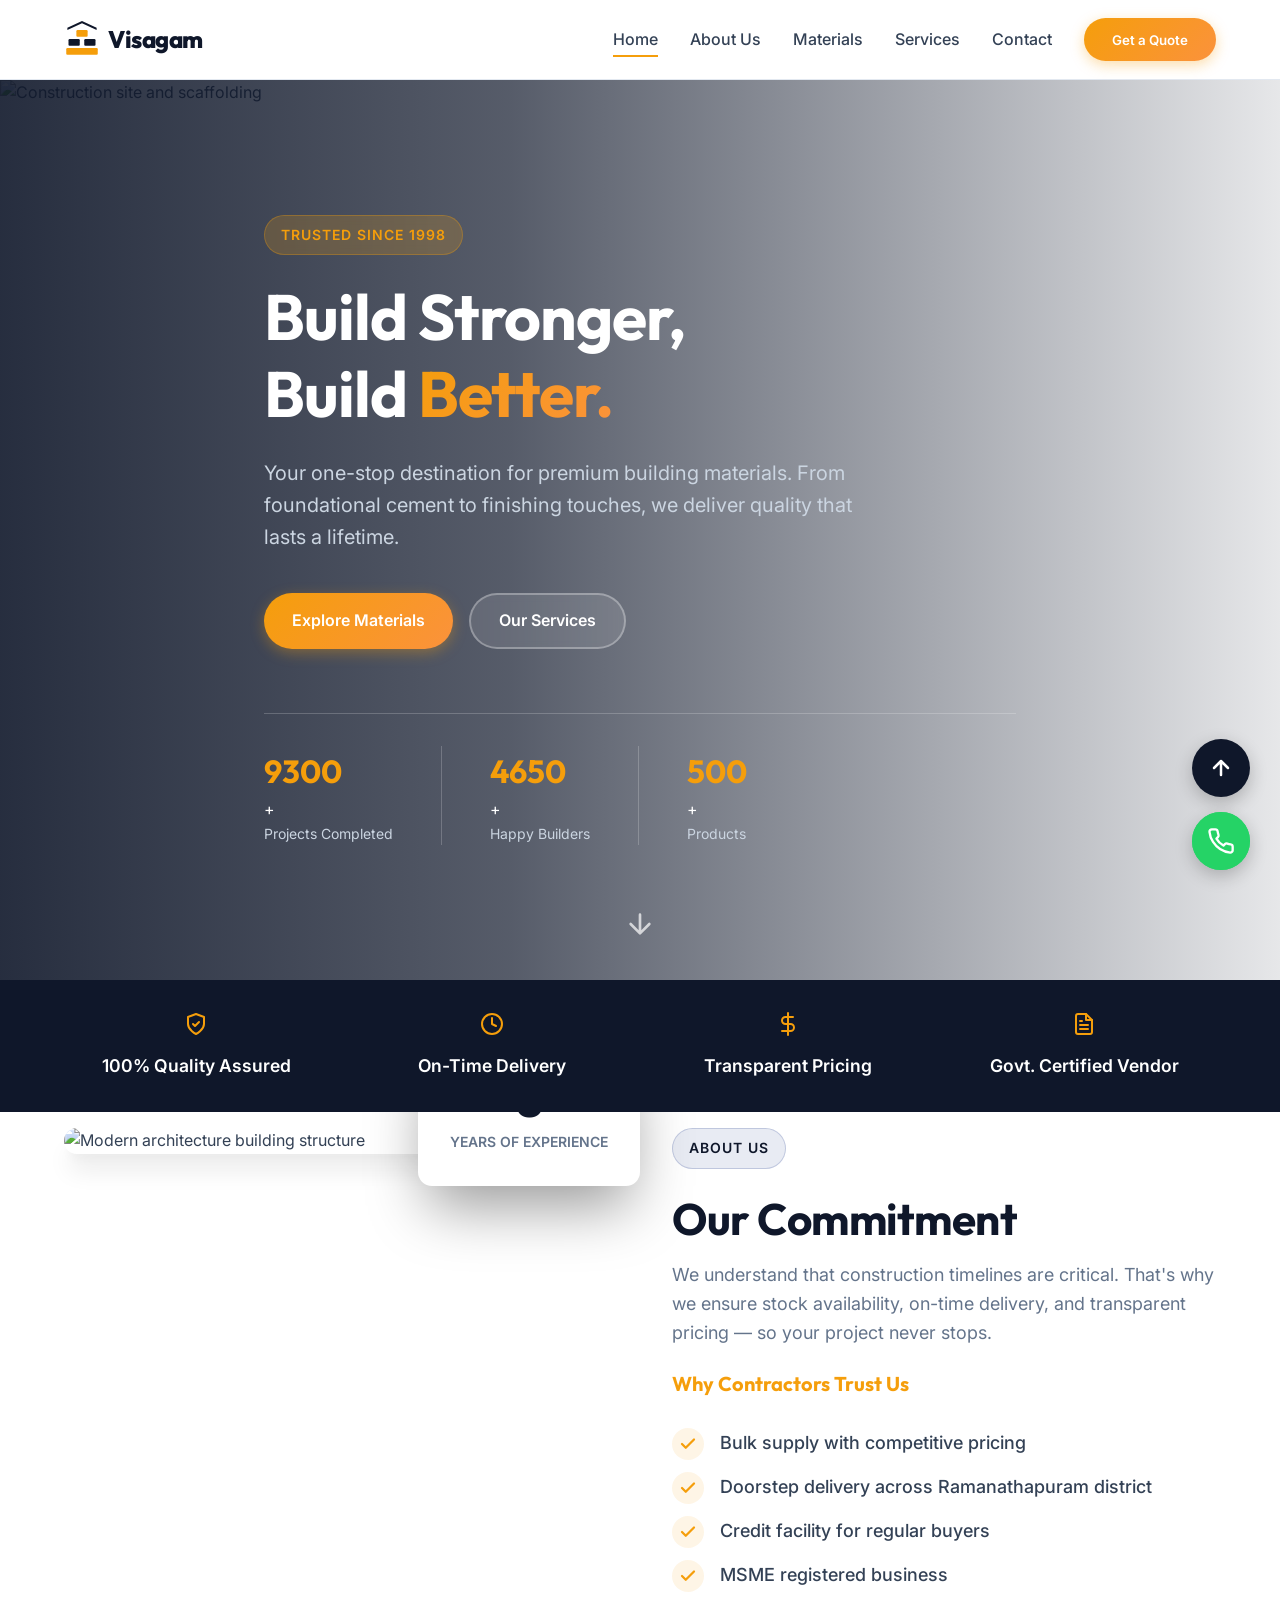
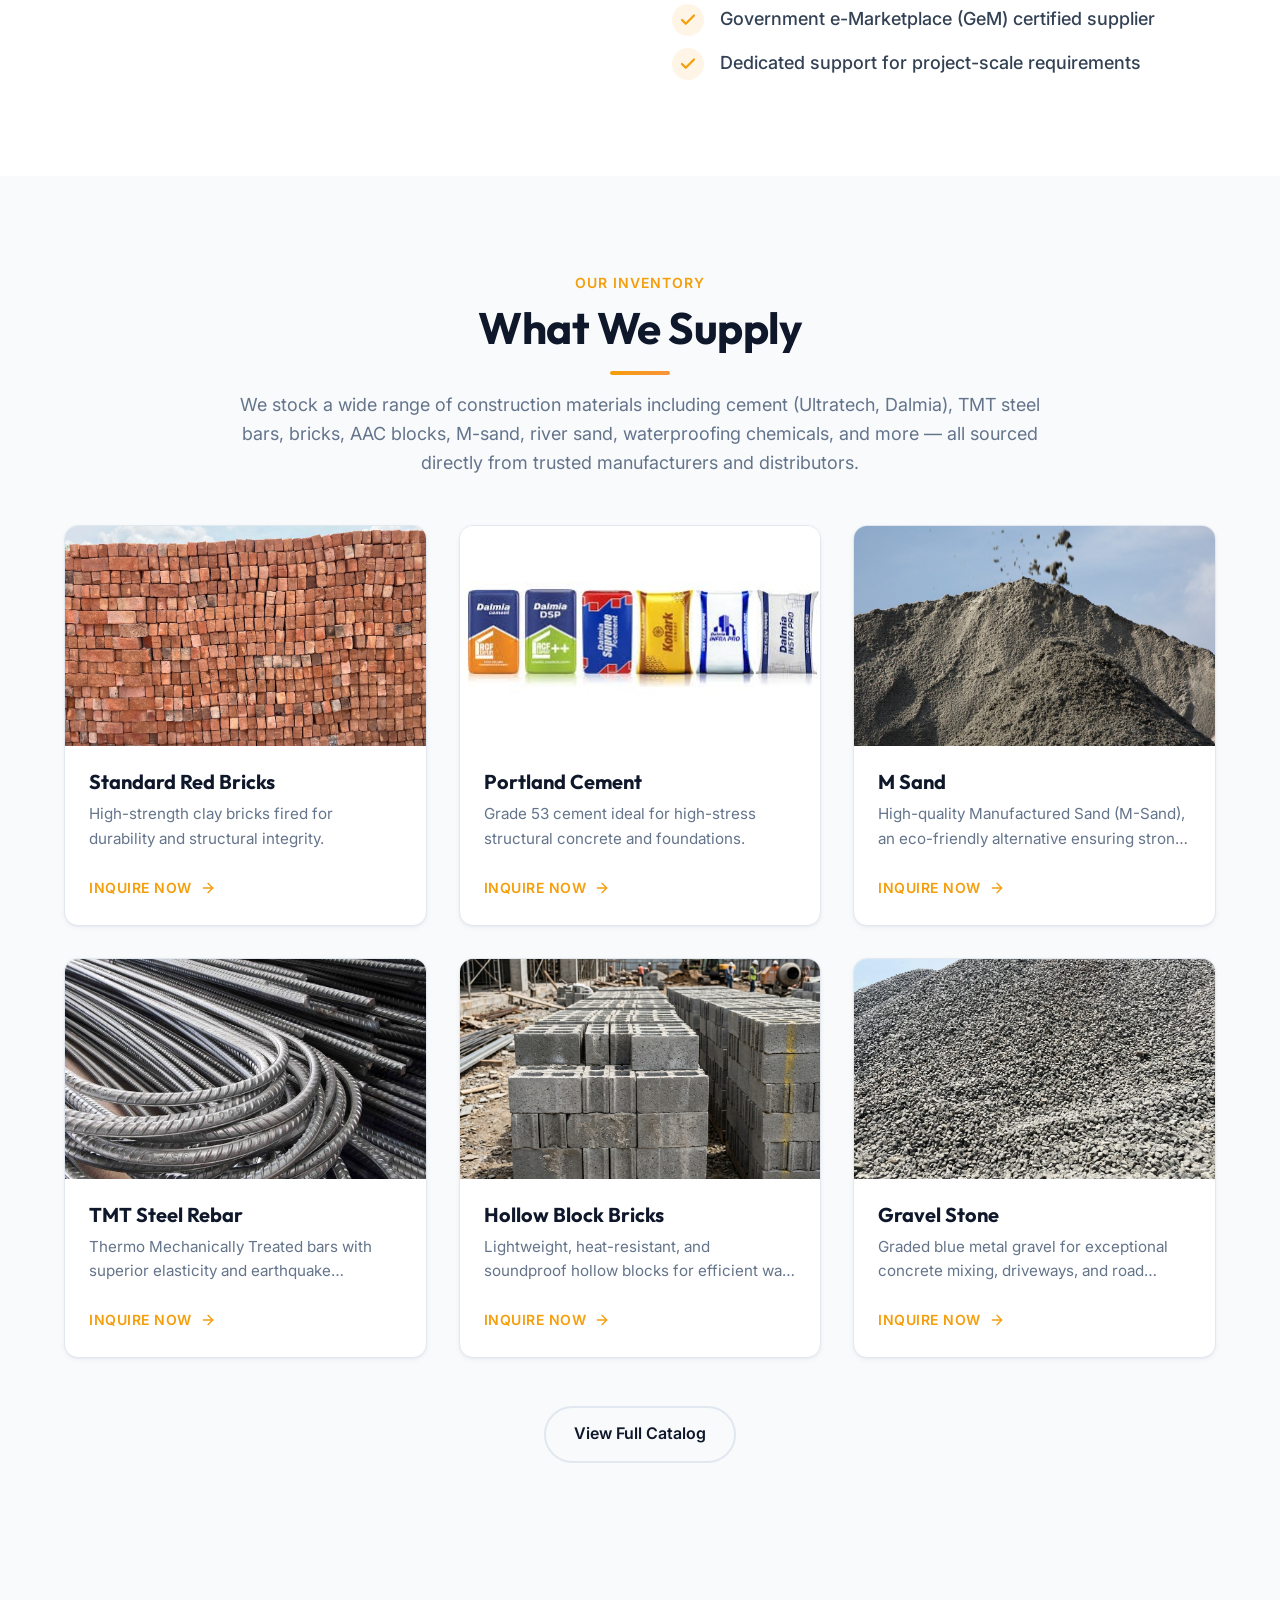
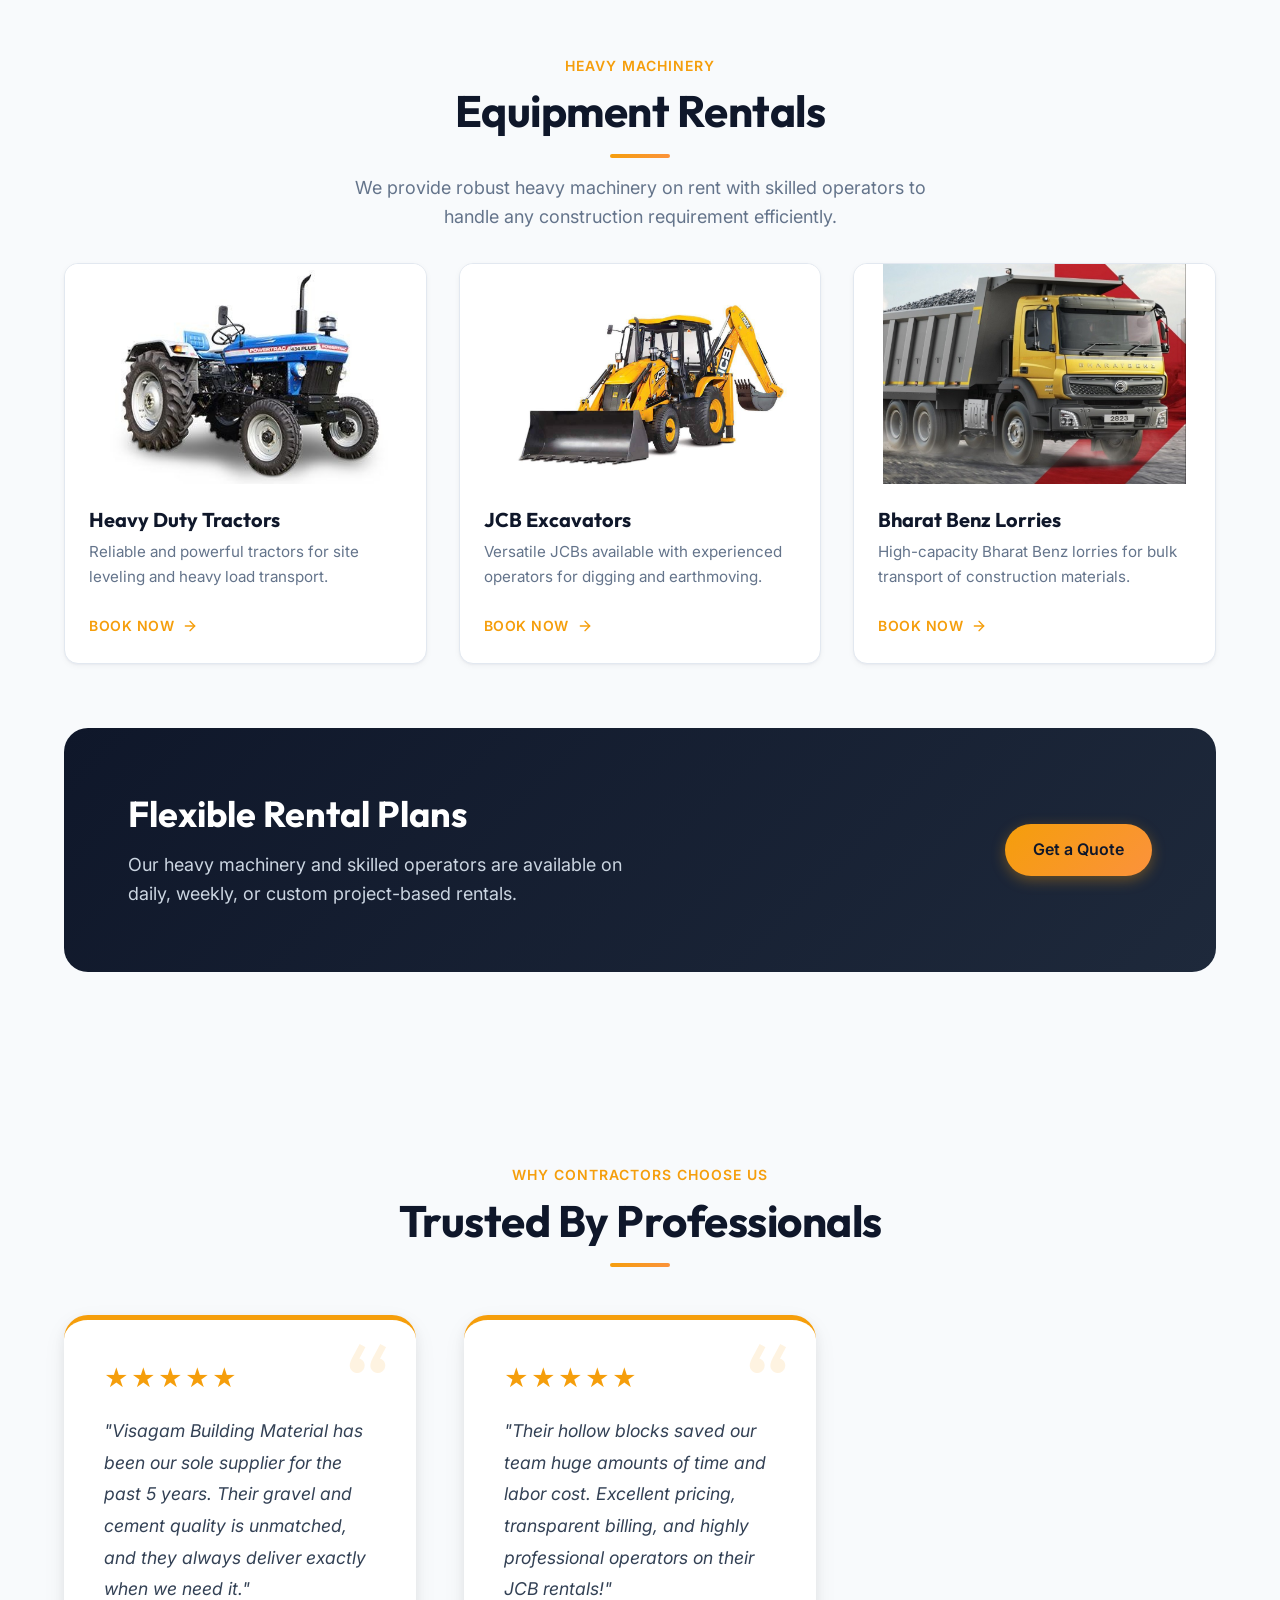
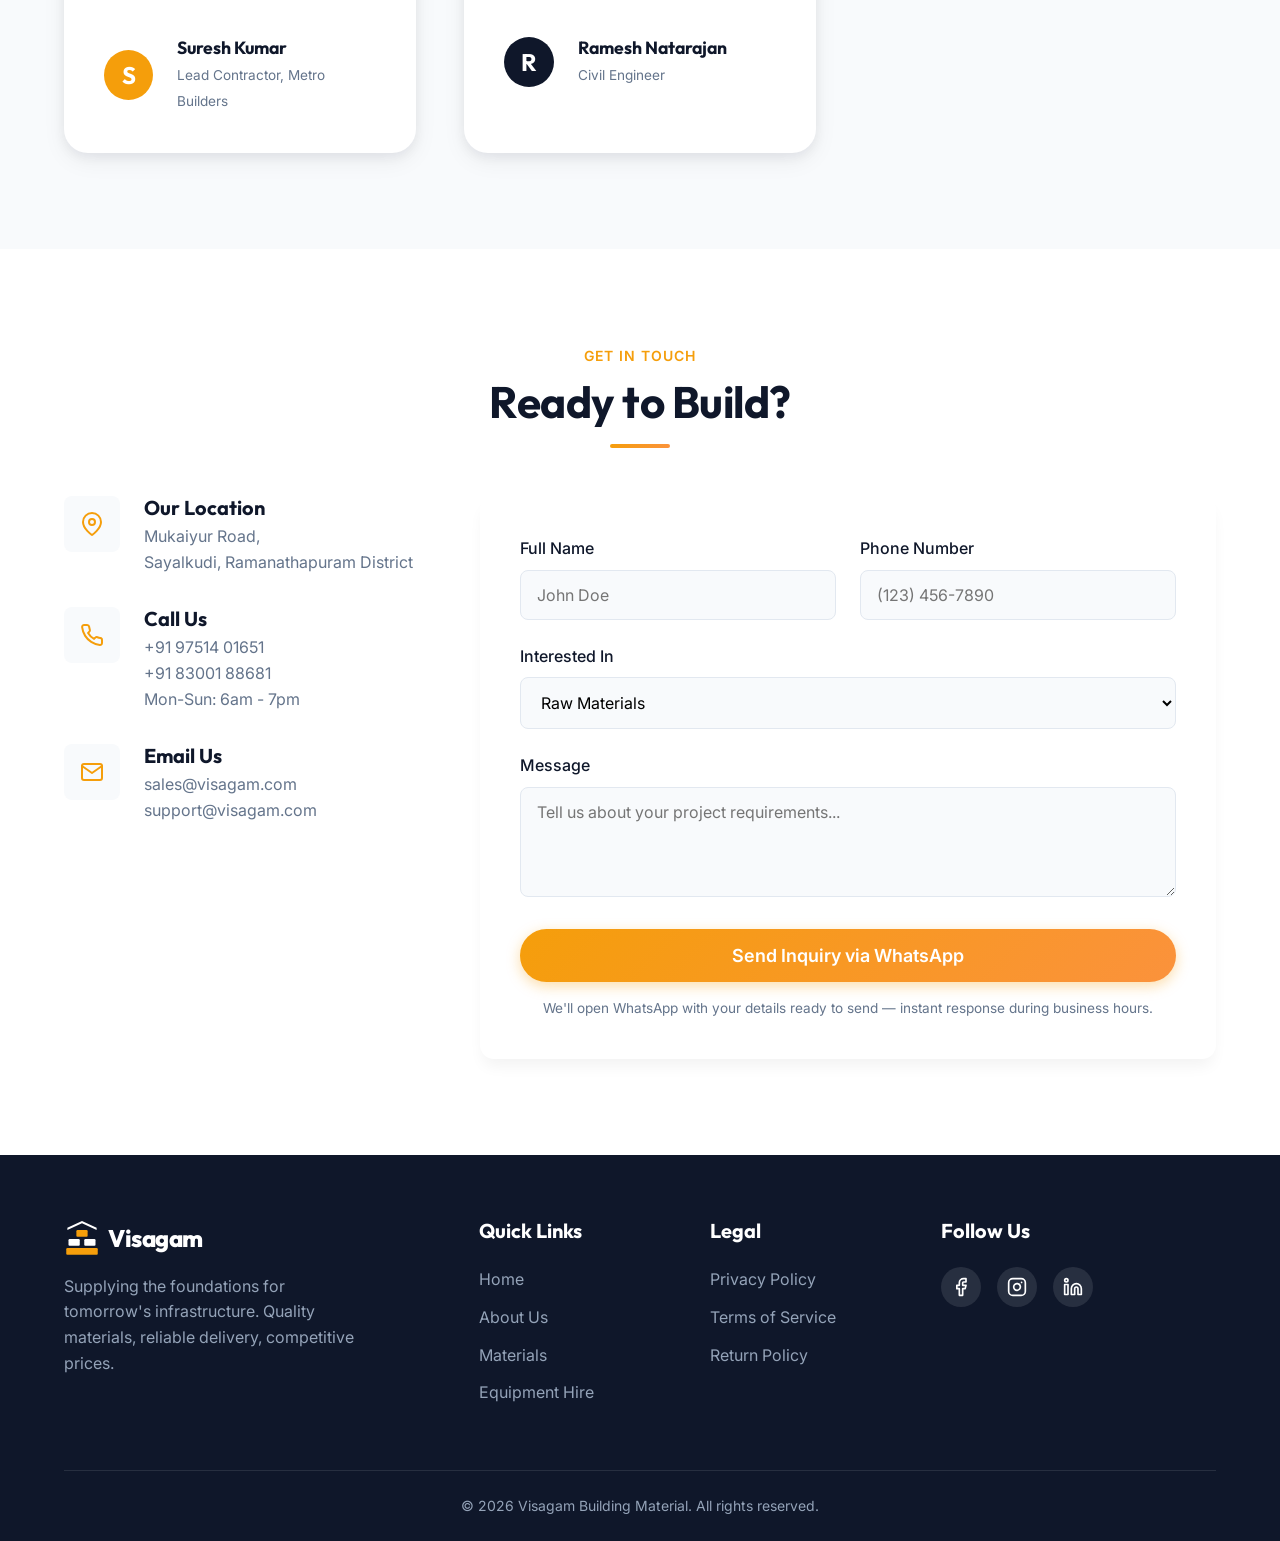
==== commit 10267cac: "Set experience to 8 years" ====
--- a/index.html
+++ b/index.html
@@ -85,7 +85,7 @@
                 <div class="hero-overlay"></div>
             </div>
             <div class="hero-content container">
-                <span class="badge">Trusted Since 1998 · 25+ Years</span>
+                <span class="badge">Trusted Since 1998</span>
                 <h1 class="hero-title">Build Stronger,<br> Build <span class="highlight">Better.</span></h1>
                 <p class="hero-description">
                     Your one-stop destination for premium building materials. From foundational cement to finishing touches, we deliver quality that lasts a lifetime.
@@ -149,7 +149,7 @@
                 <div class="about-image-wrapper reveal-left">
                     <img src="https://images.unsplash.com/photo-1503387762-592deb58ef4e?q=80&w=800&auto=format&fit=crop" alt="Modern architecture building structure" loading="lazy" class="about-img main-img">
                     <div class="experience-card">
-                        <span class="years">25+</span>
+                        <span class="years">8</span>
                         <span class="text">Years of Experience</span>
                     </div>
                 </div>
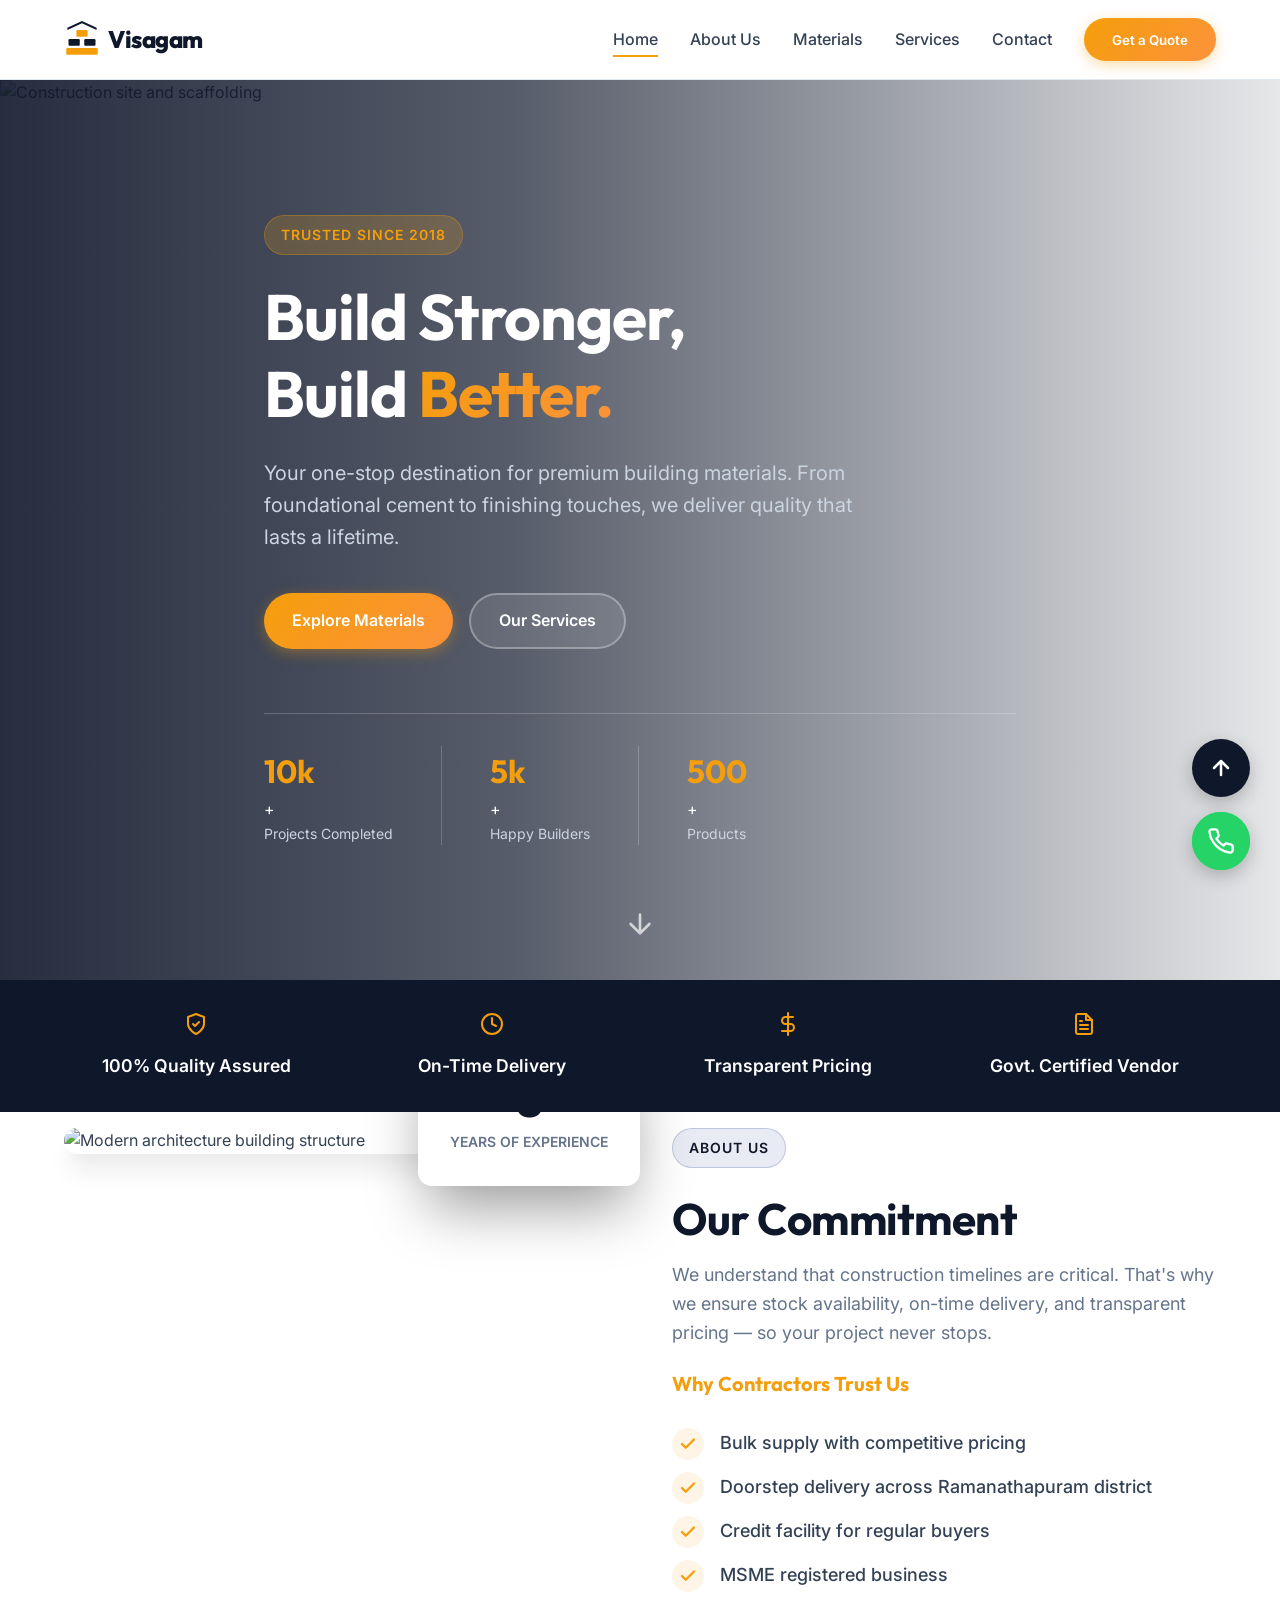
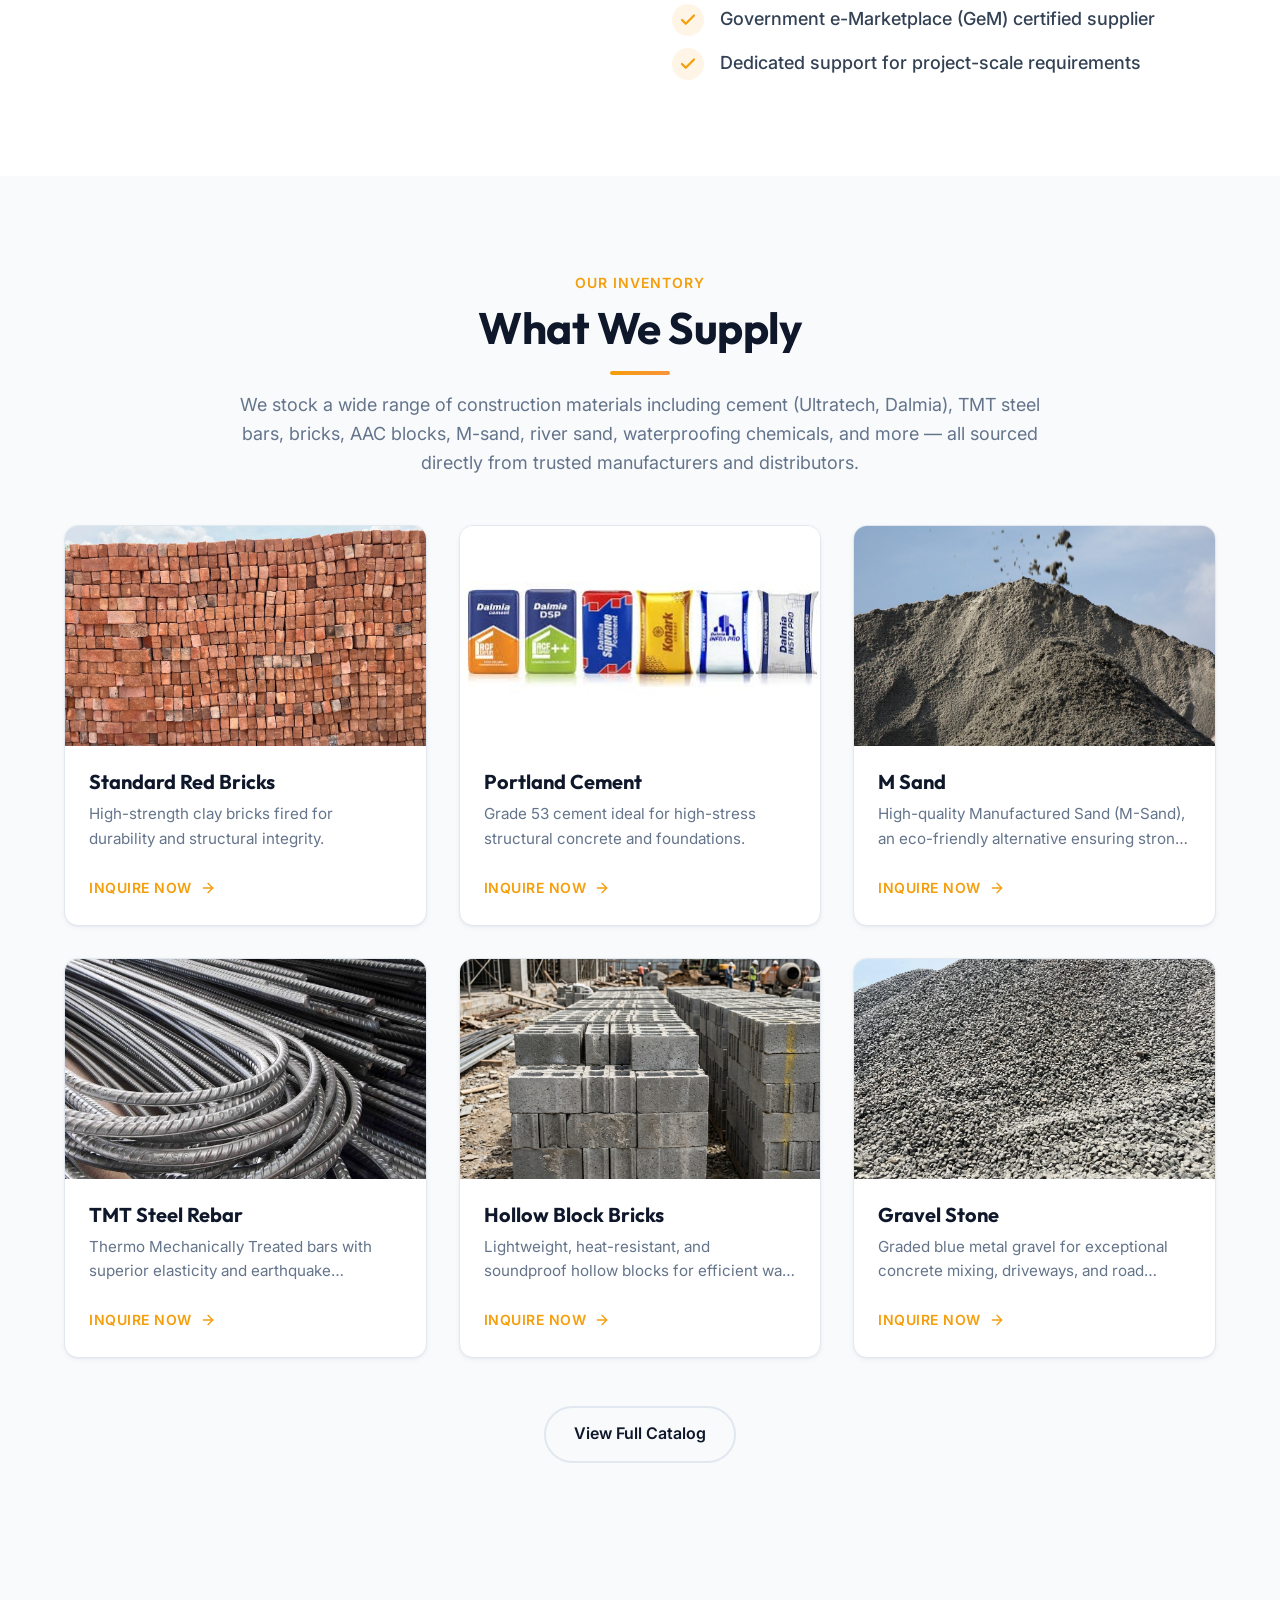
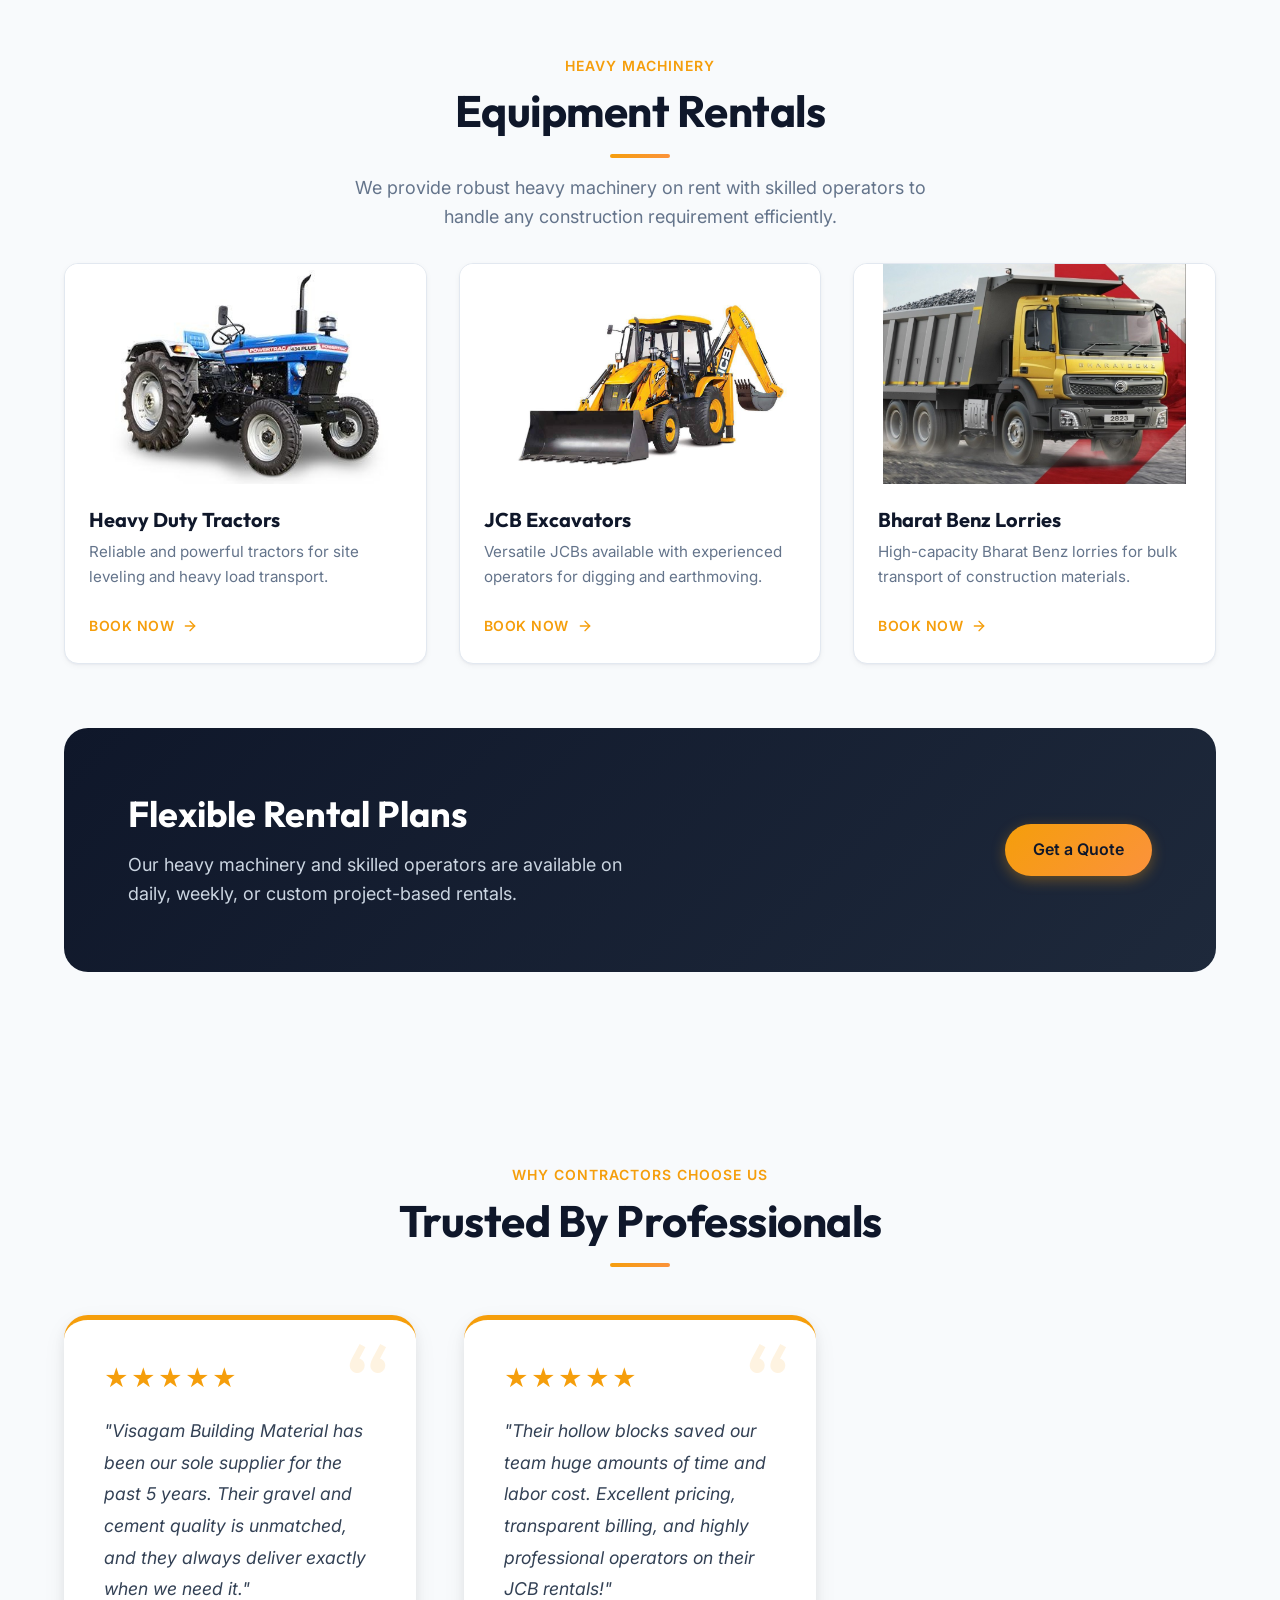
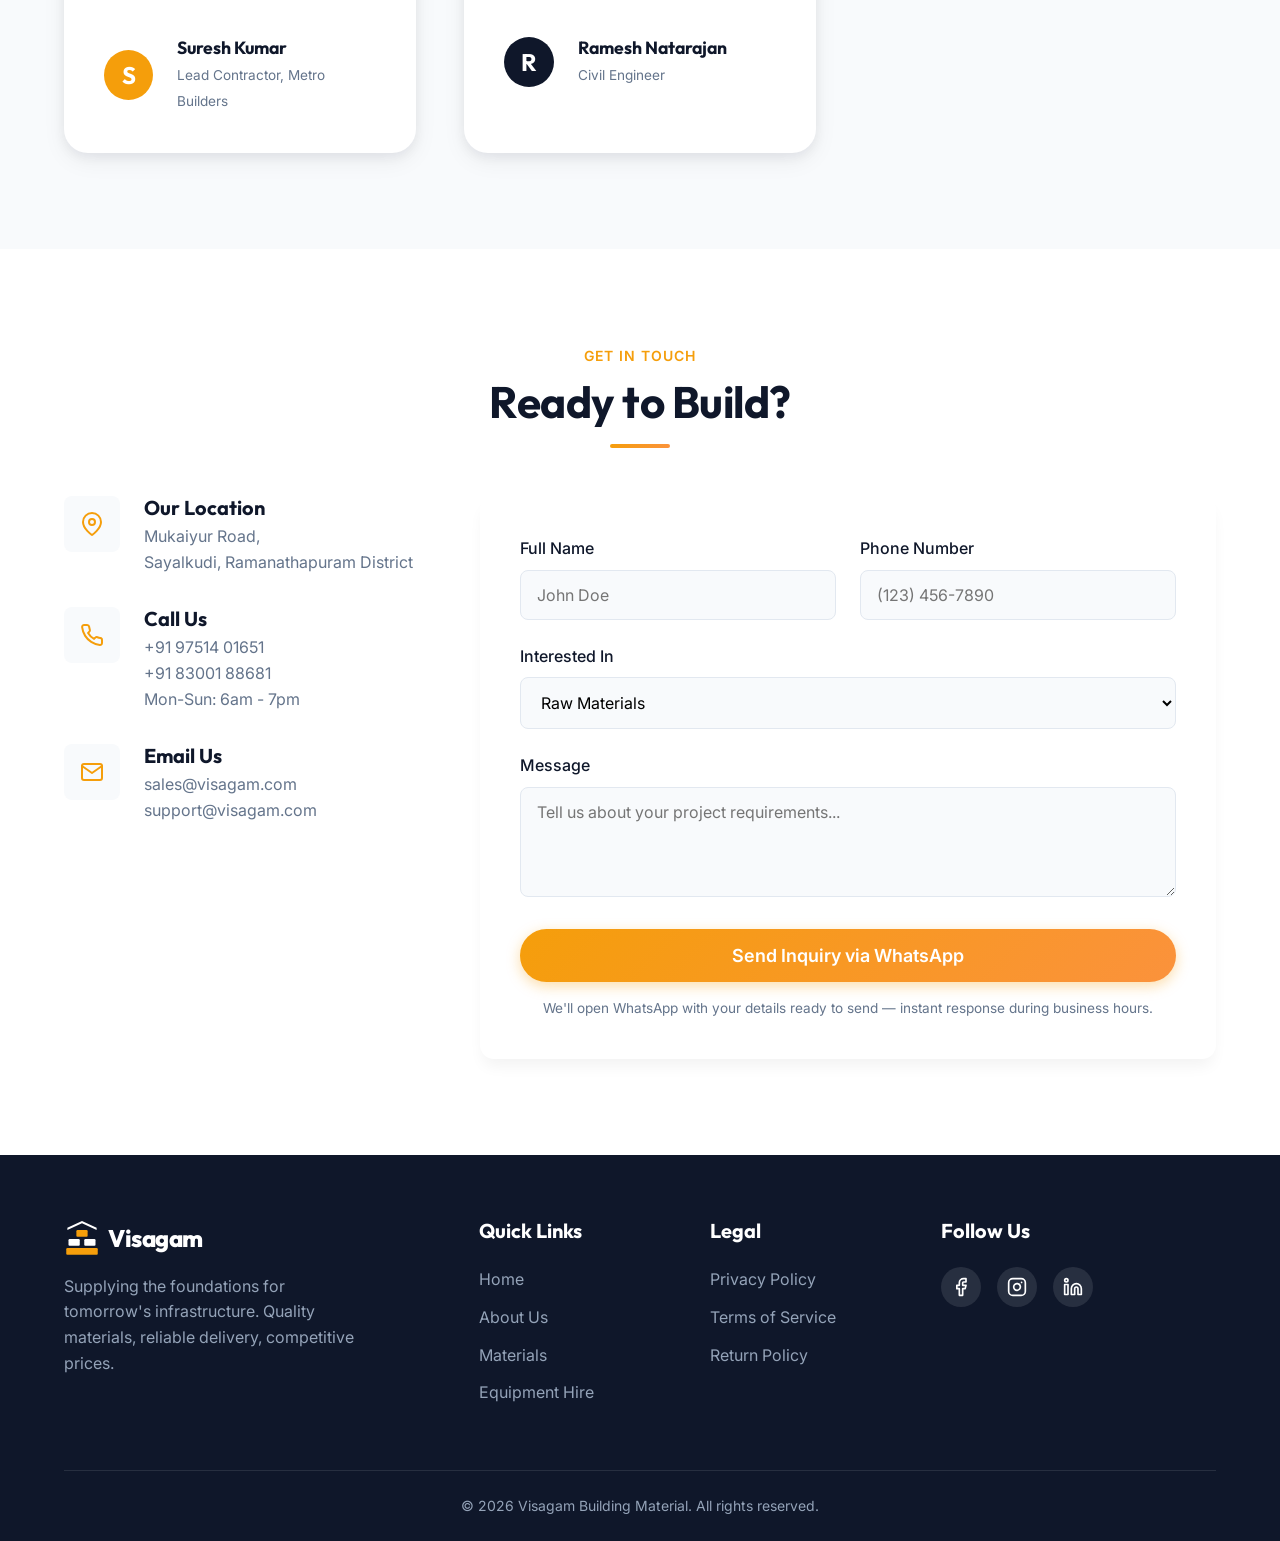
==== commit 503434ee: "Align founding year and experience claims with 8 years (since 2018)" ====
--- a/index.html
+++ b/index.html
@@ -85,7 +85,7 @@
                 <div class="hero-overlay"></div>
             </div>
             <div class="hero-content container">
-                <span class="badge">Trusted Since 1998</span>
+                <span class="badge">Trusted Since 2018</span>
                 <h1 class="hero-title">Build Stronger,<br> Build <span class="highlight">Better.</span></h1>
                 <p class="hero-description">
                     Your one-stop destination for premium building materials. From foundational cement to finishing touches, we deliver quality that lasts a lifetime.
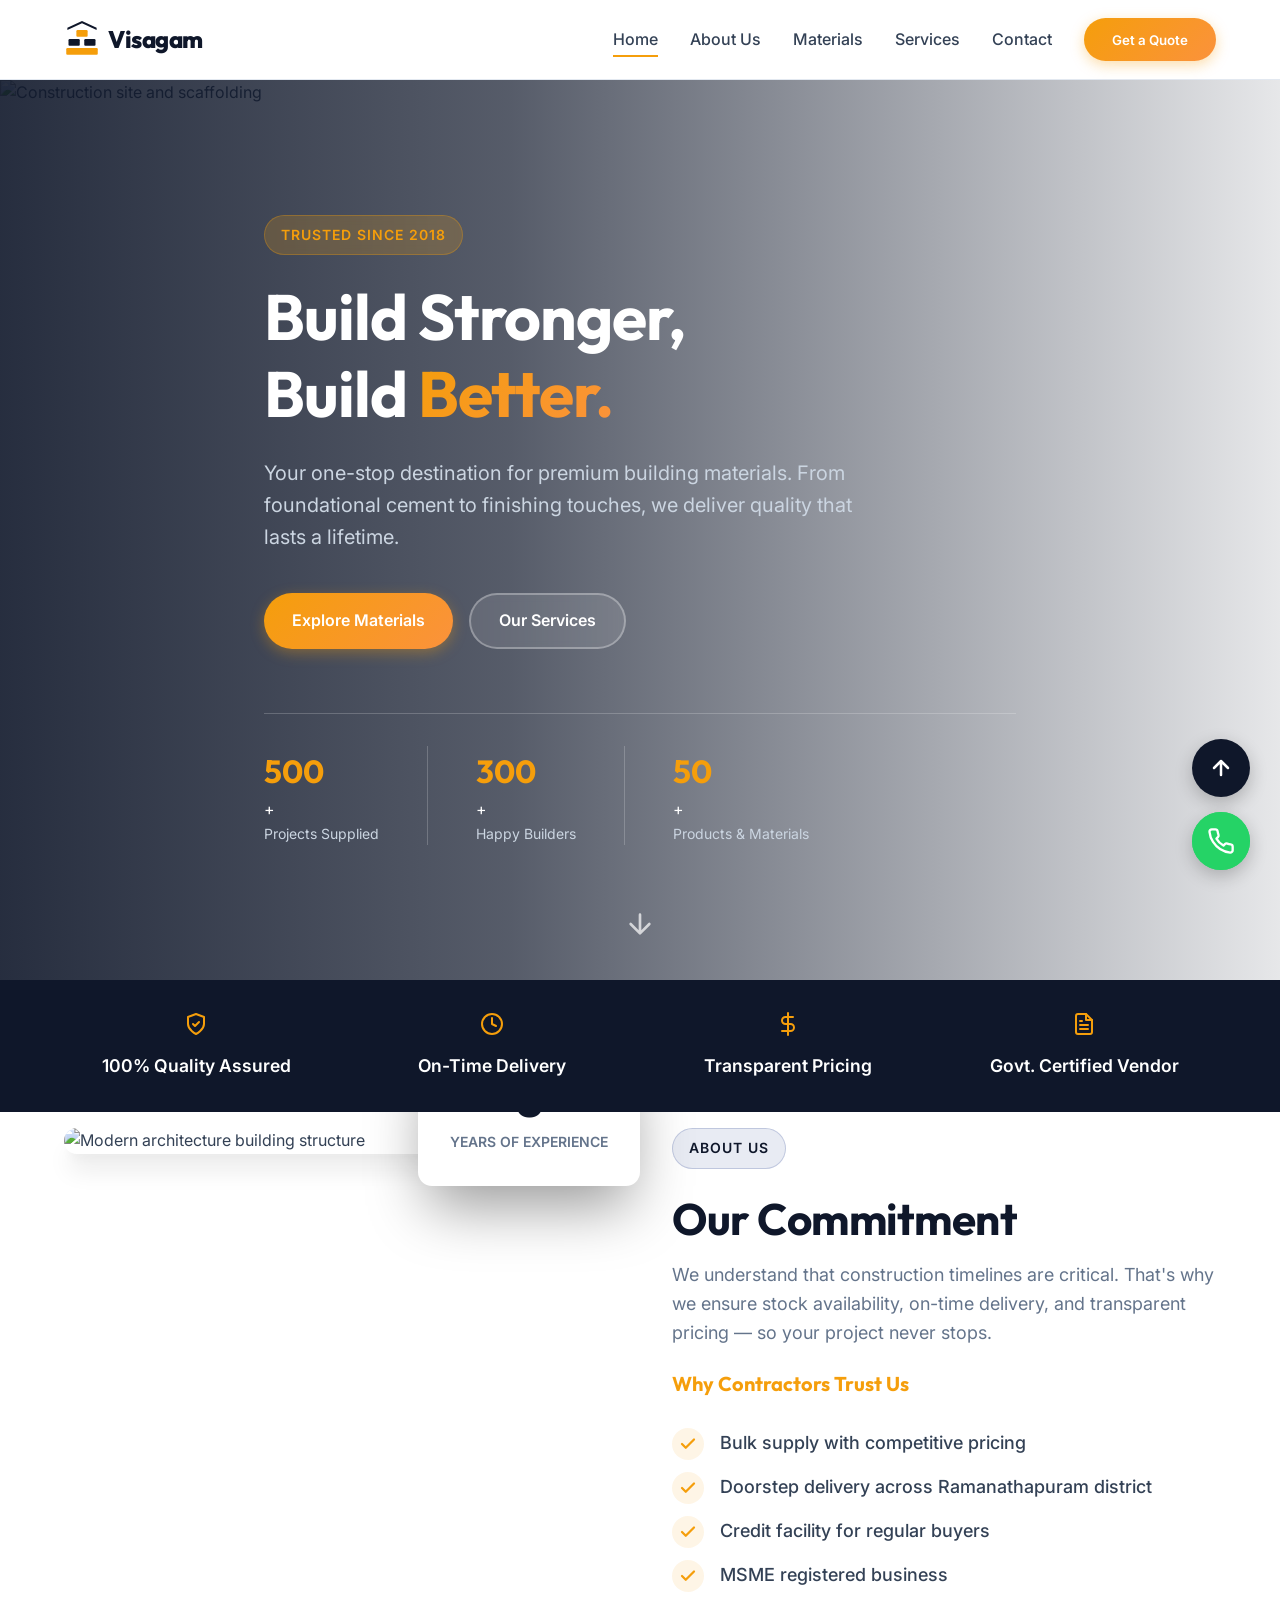
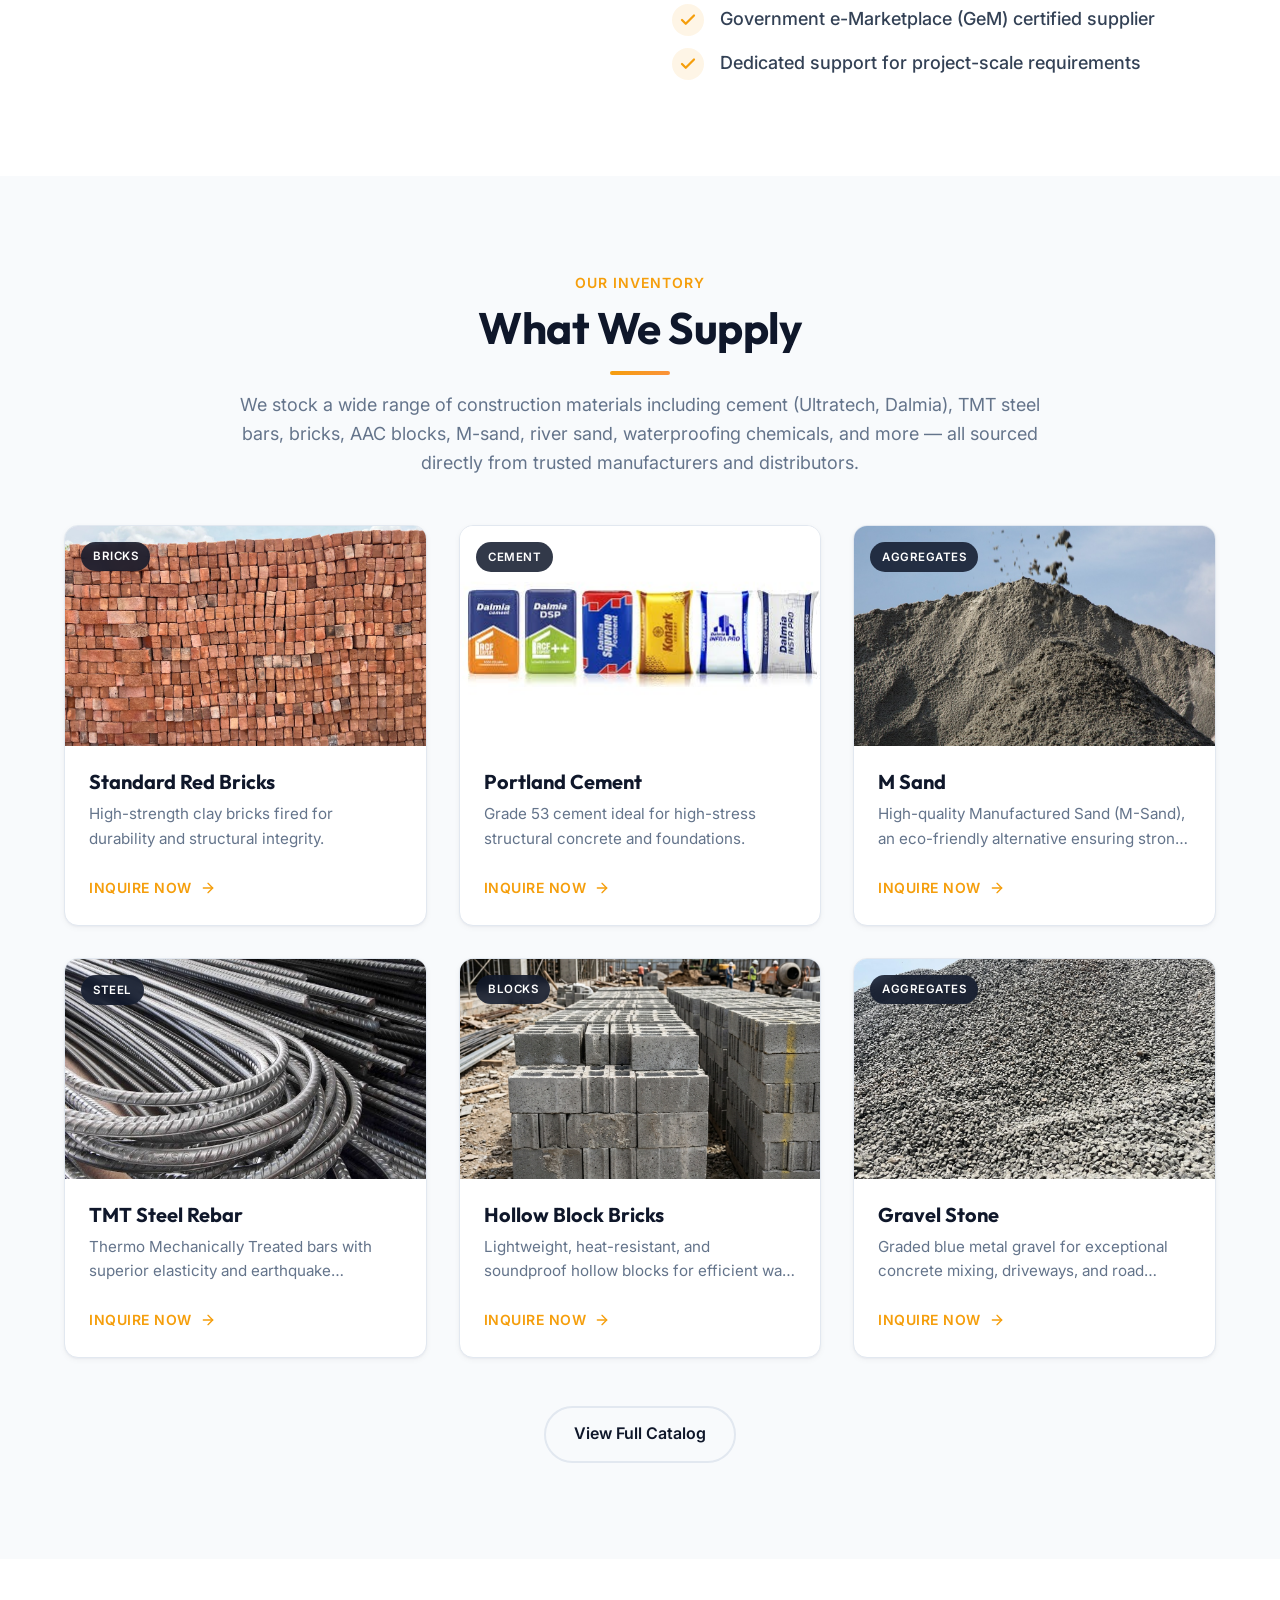
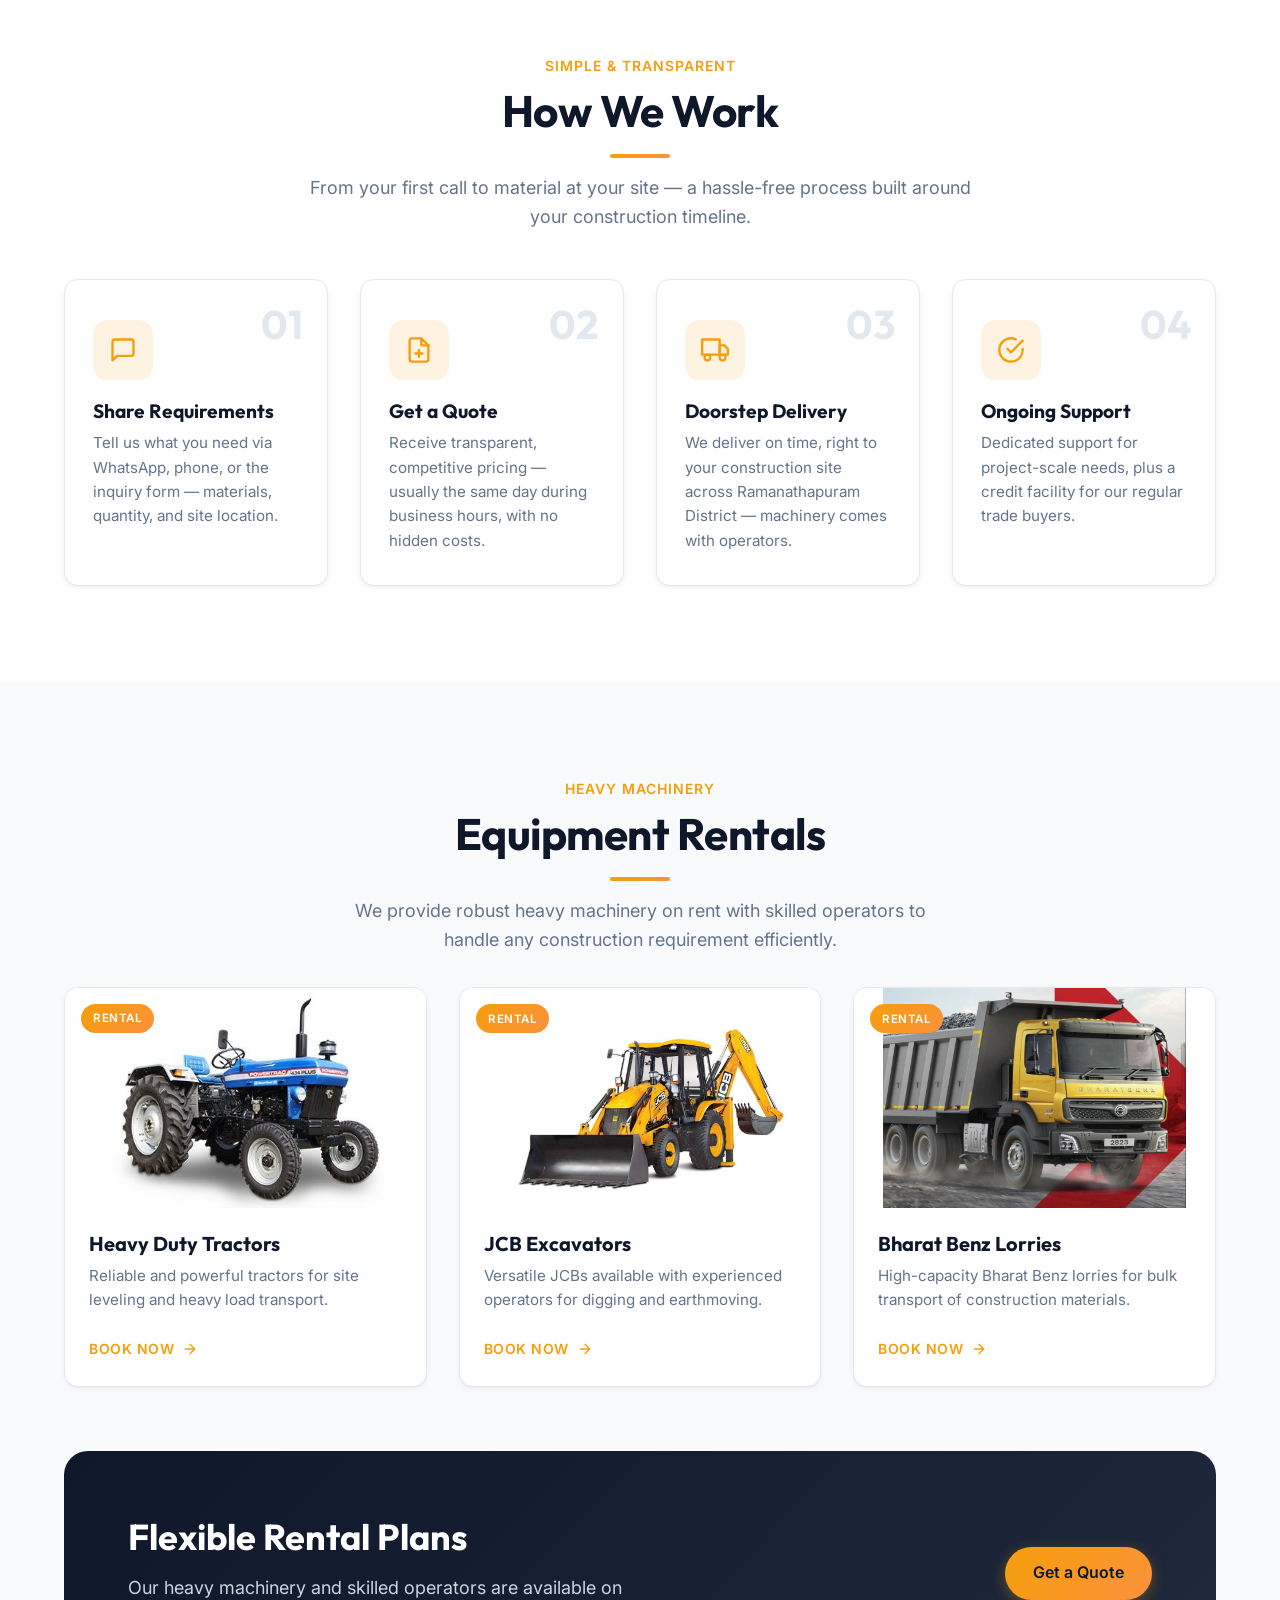
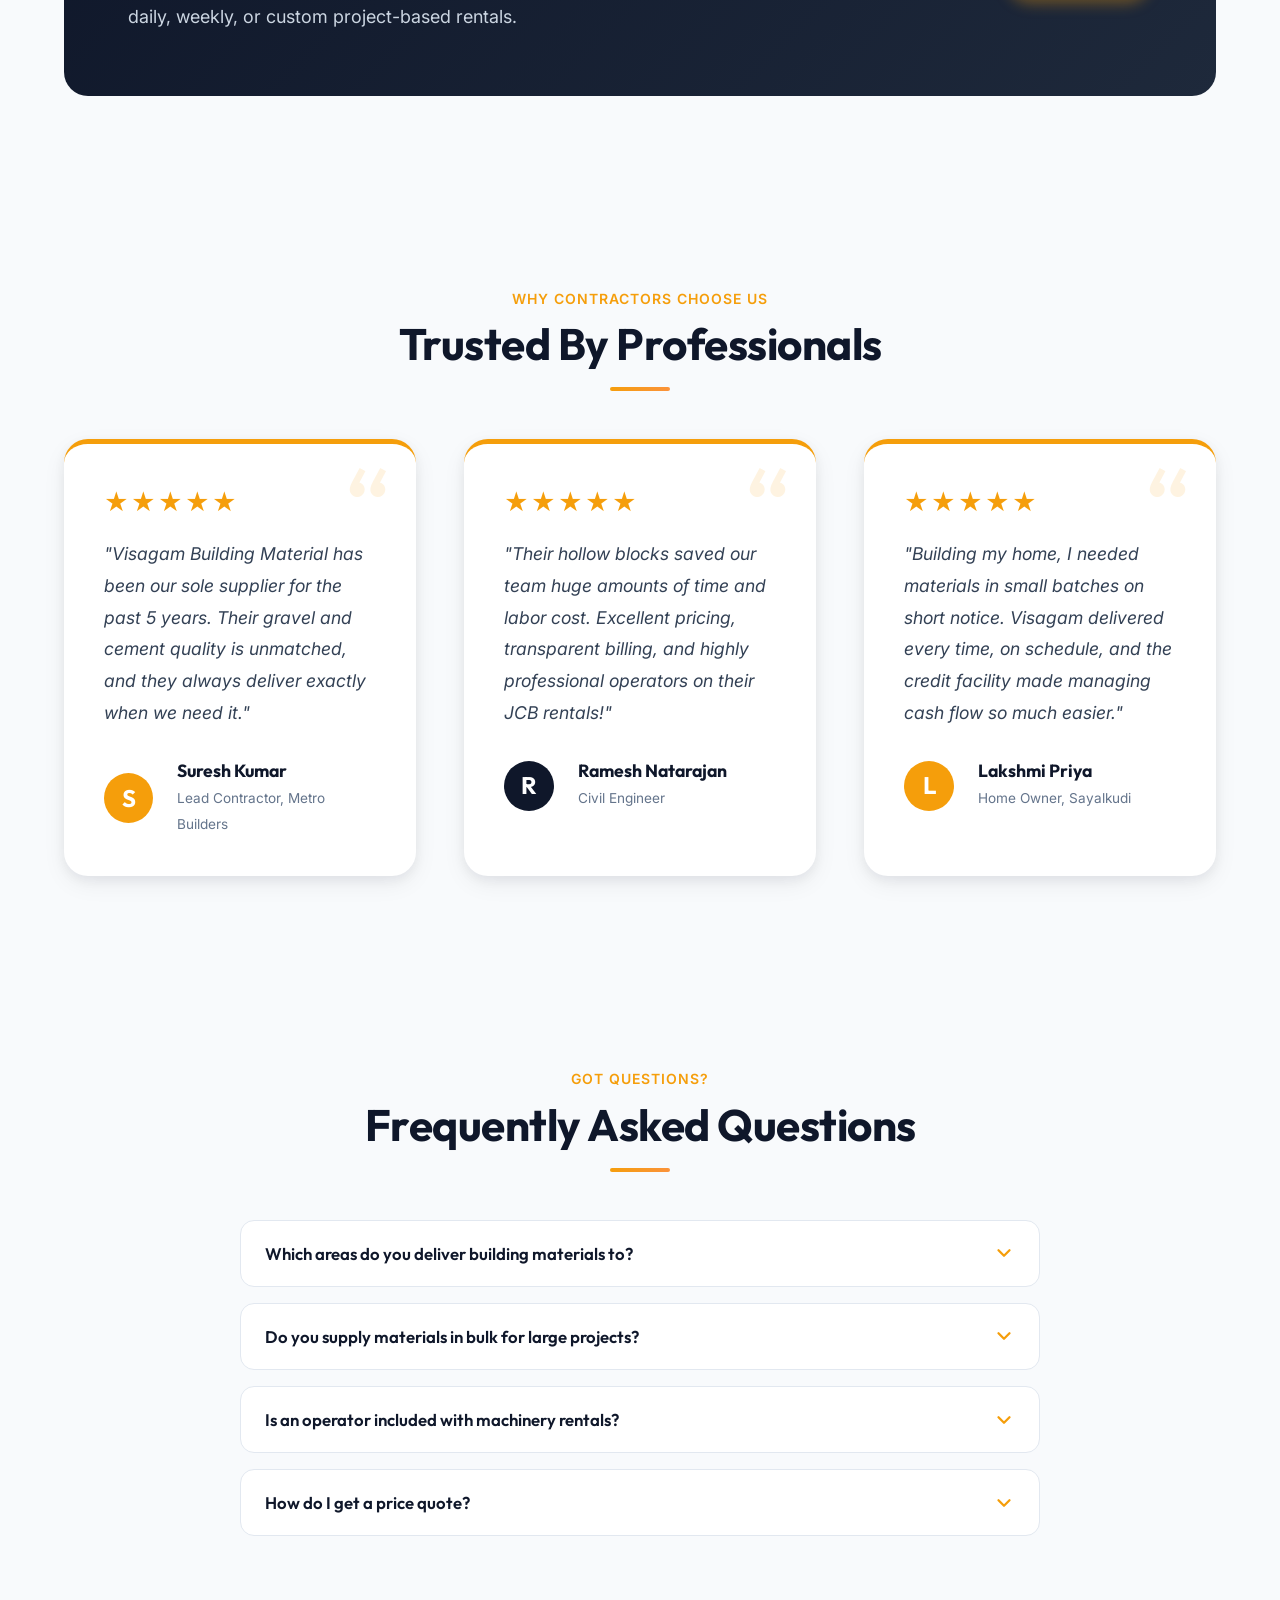
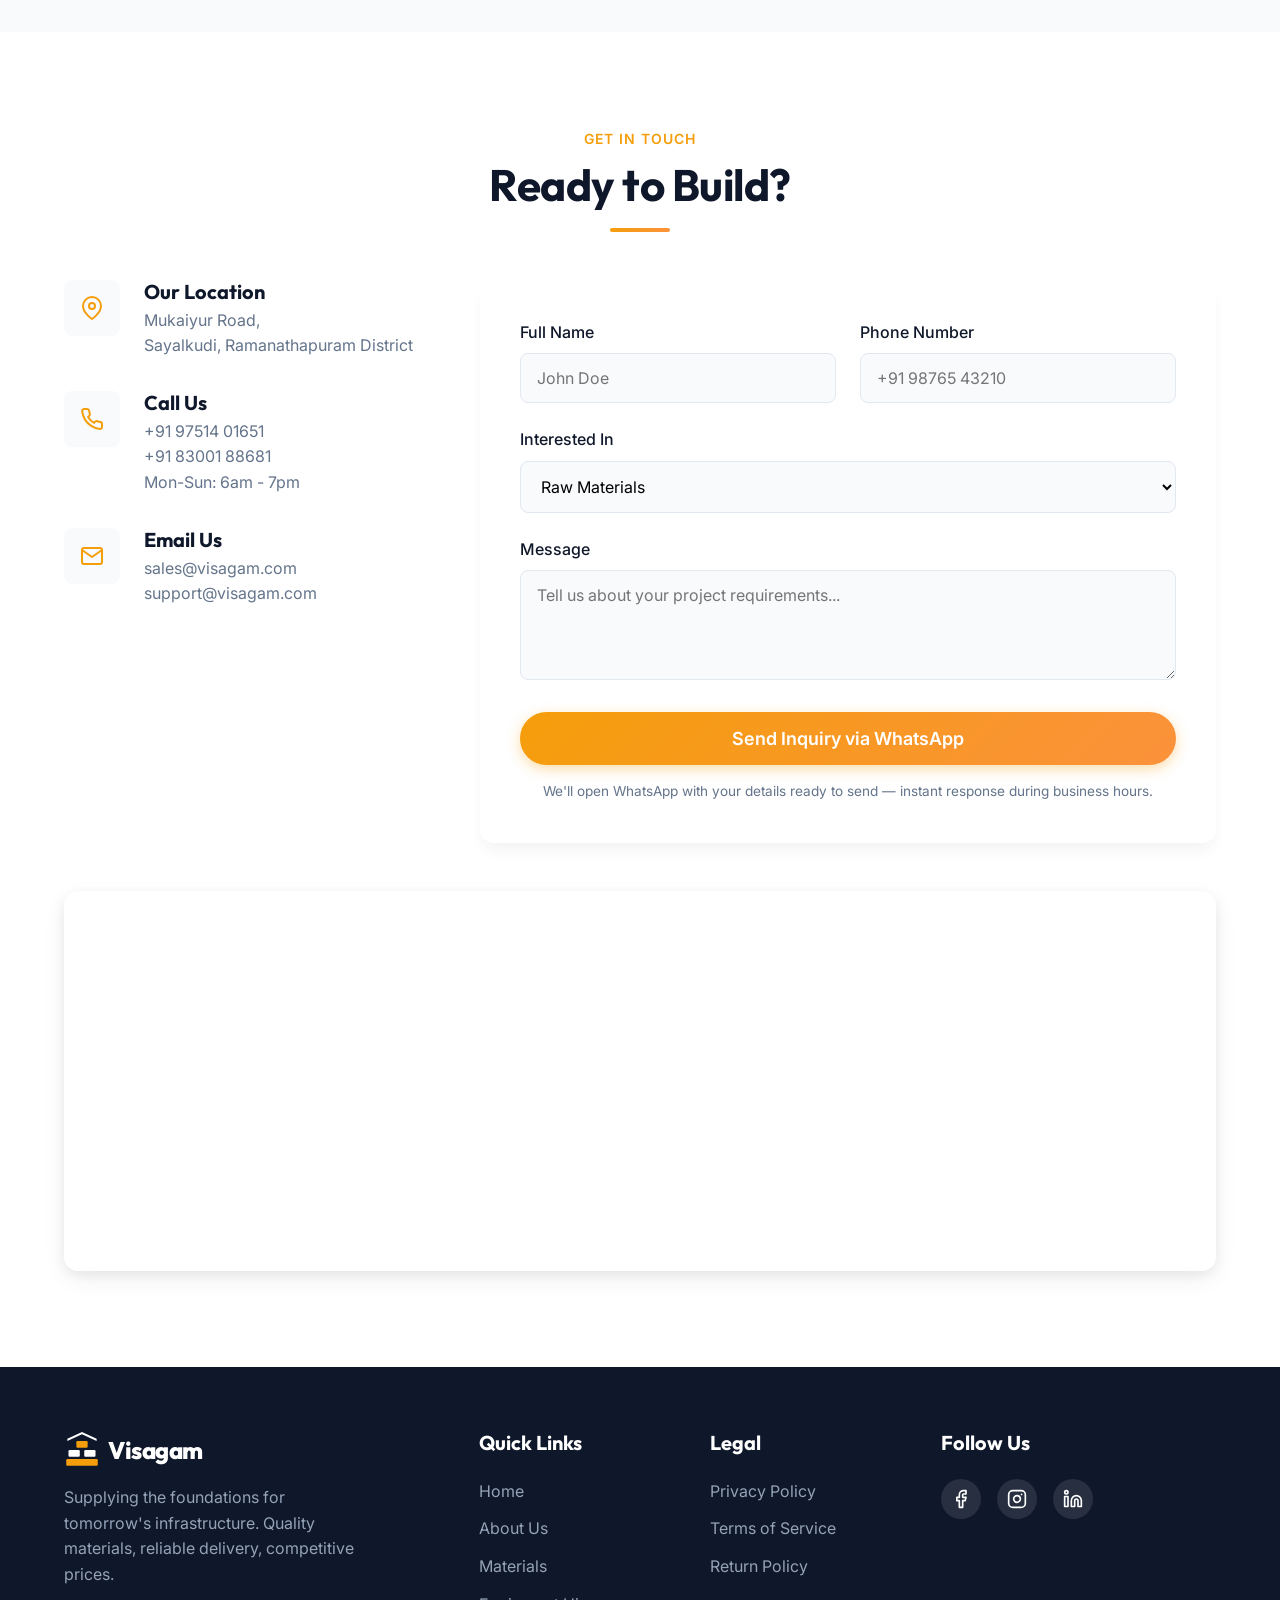
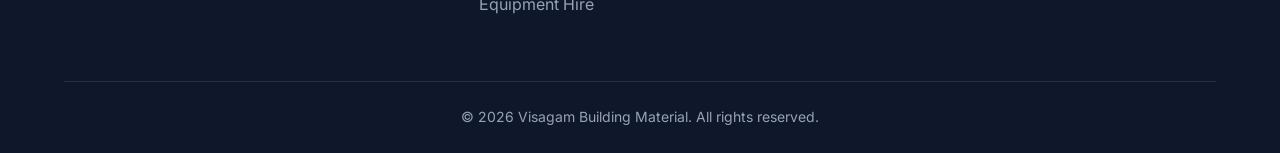
==== commit 2010e2f1: "Major UI/UX upgrade: new sections, SEO, and interactions New sections: - "How We Work" 4-step proces" ====
--- a/index.html
+++ b/index.html
@@ -3,14 +3,26 @@
 <head>
     <meta charset="UTF-8">
     <meta name="viewport" content="width=device-width, initial-scale=1.0">
+    <meta name="theme-color" content="#0F172A">
+    <link rel="canonical" href="https://visagambuildingmaterials.netlify.app/">
     <link rel="icon" type="image/svg+xml" href="data:image/svg+xml,<svg xmlns='http://www.w3.org/2000/svg' viewBox='0 0 32 32'><rect x='2' y='24' width='28' height='6' rx='1' fill='%231E3A8A'/><rect x='4' y='16' width='10' height='6' rx='1' fill='%231E3A8A'/><rect x='18' y='16' width='10' height='6' rx='1' fill='%231E3A8A'/><rect x='11' y='8' width='10' height='6' rx='1' fill='%231E3A8A'/><path d='M16 2L3 8V6L16 0L29 6V8L16 2Z' fill='%23F59E0B'/></svg>">
-    <title>Visagam Building Material | Premium Supplies</title>
-    <meta name="description" content="Visagam Building Material is your trusted partner for high-quality construction and building materials. We provide premium bricks, cement, lumber, and more with reliable delivery.">
-    
+    <title>Visagam Building Material | Premium Construction Supplies & Machinery Rental</title>
+    <meta name="description" content="Visagam Building Material is your trusted partner for high-quality construction and building materials in Ramanathapuram. Cement, TMT steel, bricks, M-sand, gravel and heavy machinery rental with reliable delivery.">
+    <meta name="keywords" content="building materials Ramanathapuram, cement supplier Sayalkudi, TMT steel bars, M sand, hollow blocks, JCB rental, tractor rental, Visagam Building Material">
+    <meta name="robots" content="index, follow">
+
     <!-- Open Graph for Social Media SEO -->
     <meta property="og:title" content="Visagam Building Material | Premium Supplies">
     <meta property="og:description" content="Trusted partner for high-quality construction materials, including bricks, cement, sand, and lumber.">
     <meta property="og:type" content="website">
+    <meta property="og:url" content="https://visagambuildingmaterials.netlify.app/">
+    <meta property="og:image" content="https://images.unsplash.com/photo-1503387762-592deb58ef4e?q=80&w=1200&auto=format&fit=crop">
+
+    <!-- Twitter Card -->
+    <meta name="twitter:card" content="summary_large_image">
+    <meta name="twitter:title" content="Visagam Building Material | Premium Supplies">
+    <meta name="twitter:description" content="Trusted partner for high-quality construction materials and heavy machinery rental in Ramanathapuram.">
+    <meta name="twitter:image" content="https://images.unsplash.com/photo-1503387762-592deb58ef4e?q=80&w=1200&auto=format&fit=crop">
     
     <!-- Google Fonts -->
     <link rel="preconnect" href="https://fonts.googleapis.com">
@@ -41,8 +53,54 @@
       "description": "Premium supplier of building and construction materials including cement, bricks, sand, and heavy machinery rentals."
     }
     </script>
+
+    <!-- Structured Data (JSON-LD) for FAQ -->
+    <script type="application/ld+json">
+    {
+      "@context": "https://schema.org",
+      "@type": "FAQPage",
+      "mainEntity": [
+        {
+          "@type": "Question",
+          "name": "Which areas do you deliver building materials to?",
+          "acceptedAnswer": {
+            "@type": "Answer",
+            "text": "We deliver across Ramanathapuram District and surrounding areas, with doorstep delivery to your construction site."
+          }
+        },
+        {
+          "@type": "Question",
+          "name": "Do you supply materials in bulk for large projects?",
+          "acceptedAnswer": {
+            "@type": "Answer",
+            "text": "Yes. We specialise in bulk supply with competitive project-scale pricing and a credit facility for regular buyers."
+          }
+        },
+        {
+          "@type": "Question",
+          "name": "Is an operator included with machinery rentals?",
+          "acceptedAnswer": {
+            "@type": "Answer",
+            "text": "Yes. Our JCBs, tractors and lorries are rented with skilled, experienced operators on daily, weekly, or custom project-based plans."
+          }
+        },
+        {
+          "@type": "Question",
+          "name": "How do I get a price quote?",
+          "acceptedAnswer": {
+            "@type": "Answer",
+            "text": "Send us your requirements through the contact form or WhatsApp and our team will share availability and pricing, usually within business hours the same day."
+          }
+        }
+      ]
+    }
+    </script>
 </head>
 <body>
+    <a href="#main" class="skip-link">Skip to content</a>
+
+    <!-- Scroll progress indicator -->
+    <div class="scroll-progress" id="scrollProgress" aria-hidden="true"></div>
 
     <!-- Header & Navigation -->
     <header class="header" id="header">
@@ -77,7 +135,7 @@
         </nav>
     </header>
 
-    <main>
+    <main id="main">
         <!-- Hero Section -->
         <section class="hero" id="home">
             <div class="hero-bg">
@@ -97,16 +155,16 @@
                 
                 <div class="stats">
                     <div class="stat-item">
-                        <span class="stat-number" data-target="10000">0</span><span class="stat-plus">+</span>
-                        <span class="stat-label">Projects Completed</span>
+                        <span class="stat-number" data-target="500">0</span><span class="stat-plus">+</span>
+                        <span class="stat-label">Projects Supplied</span>
                     </div>
                     <div class="stat-item">
-                        <span class="stat-number" data-target="5000">0</span><span class="stat-plus">+</span>
+                        <span class="stat-number" data-target="300">0</span><span class="stat-plus">+</span>
                         <span class="stat-label">Happy Builders</span>
                     </div>
                     <div class="stat-item">
-                        <span class="stat-number" data-target="500">0</span><span class="stat-plus">+</span>
-                        <span class="stat-label">Products</span>
+                        <span class="stat-number" data-target="50">0</span><span class="stat-plus">+</span>
+                        <span class="stat-label">Products & Materials</span>
                     </div>
                 </div>
                 
@@ -216,6 +274,7 @@
                     <!-- Product 1 -->
                     <div class="product-card">
                         <div class="product-img-wrap">
+                            <span class="card-badge">Bricks</span>
                             <img src="assets/red-bricks.jpg" alt="Red construction bricks" loading="lazy">
                         </div>
                         <div class="product-info">
@@ -228,6 +287,7 @@
                     <!-- Product 2 -->
                     <div class="product-card reveal">
                         <div class="product-img-wrap">
+                            <span class="card-badge">Cement</span>
                             <img src="assets/cement.jpg" alt="Dalmia Cement bags" loading="lazy" style="object-fit: contain; background: #fff;">
                         </div>
                         <div class="product-info">
@@ -240,6 +300,7 @@
                     <!-- Product 3 -->
                     <div class="product-card">
                         <div class="product-img-wrap">
+                            <span class="card-badge">Aggregates</span>
                             <img src="assets/m-sand.jpg" alt="Manufactured construction sand" loading="lazy">
                         </div>
                         <div class="product-info">
@@ -252,6 +313,7 @@
                     <!-- Product 4 -->
                     <div class="product-card">
                         <div class="product-img-wrap">
+                            <span class="card-badge">Steel</span>
                             <img src="assets/tmt-user.jpg" alt="Steel rebar rods" loading="lazy">
                         </div>
                         <div class="product-info">
@@ -264,6 +326,7 @@
                     <!-- Product 5 -->
                     <div class="product-card reveal">
                         <div class="product-img-wrap">
+                            <span class="card-badge">Blocks</span>
                             <img src="assets/hollow-blocks.png" alt="Hollow block bricks" loading="lazy">
                         </div>
                         <div class="product-info">
@@ -276,6 +339,7 @@
                     <!-- Product 6 -->
                     <div class="product-card reveal">
                         <div class="product-img-wrap">
+                            <span class="card-badge">Aggregates</span>
                             <img src="assets/gravel.jpg" alt="Gravel Construction Stone" loading="lazy">
                         </div>
                         <div class="product-info">
@@ -288,6 +352,52 @@
                 
                 <div class="text-center" style="margin-top: 3rem;">
                     <a href="#contact" class="btn btn-outline">View Full Catalog</a>
+                </div>
+            </div>
+        </section>
+
+        <!-- How We Work / Process Section -->
+        <section class="section process reveal" id="process">
+            <div class="container">
+                <div class="section-header text-center">
+                    <span class="section-subtitle">Simple &amp; Transparent</span>
+                    <h2 class="section-title">How We Work</h2>
+                    <p class="section-desc mx-auto" style="max-width: 700px;">From your first call to material at your site — a hassle-free process built around your construction timeline.</p>
+                </div>
+
+                <div class="process-grid">
+                    <div class="process-step">
+                        <div class="process-icon">
+                            <svg width="28" height="28" viewBox="0 0 24 24" fill="none" stroke="currentColor" stroke-width="2" stroke-linecap="round" stroke-linejoin="round"><path d="M21 15a2 2 0 0 1-2 2H7l-4 4V5a2 2 0 0 1 2-2h14a2 2 0 0 1 2 2z"></path></svg>
+                        </div>
+                        <span class="process-num">01</span>
+                        <h3>Share Requirements</h3>
+                        <p>Tell us what you need via WhatsApp, phone, or the inquiry form — materials, quantity, and site location.</p>
+                    </div>
+                    <div class="process-step">
+                        <div class="process-icon">
+                            <svg width="28" height="28" viewBox="0 0 24 24" fill="none" stroke="currentColor" stroke-width="2" stroke-linecap="round" stroke-linejoin="round"><path d="M14 2H6a2 2 0 0 0-2 2v16a2 2 0 0 0 2 2h12a2 2 0 0 0 2-2V8z"></path><polyline points="14 2 14 8 20 8"></polyline><line x1="12" y1="18" x2="12" y2="12"></line><line x1="9" y1="15" x2="15" y2="15"></line></svg>
+                        </div>
+                        <span class="process-num">02</span>
+                        <h3>Get a Quote</h3>
+                        <p>Receive transparent, competitive pricing — usually the same day during business hours, with no hidden costs.</p>
+                    </div>
+                    <div class="process-step">
+                        <div class="process-icon">
+                            <svg width="28" height="28" viewBox="0 0 24 24" fill="none" stroke="currentColor" stroke-width="2" stroke-linecap="round" stroke-linejoin="round"><rect x="1" y="3" width="15" height="13"></rect><polygon points="16 8 20 8 23 11 23 16 16 16 16 8"></polygon><circle cx="5.5" cy="18.5" r="2.5"></circle><circle cx="18.5" cy="18.5" r="2.5"></circle></svg>
+                        </div>
+                        <span class="process-num">03</span>
+                        <h3>Doorstep Delivery</h3>
+                        <p>We deliver on time, right to your construction site across Ramanathapuram District — machinery comes with operators.</p>
+                    </div>
+                    <div class="process-step">
+                        <div class="process-icon">
+                            <svg width="28" height="28" viewBox="0 0 24 24" fill="none" stroke="currentColor" stroke-width="2" stroke-linecap="round" stroke-linejoin="round"><path d="M22 11.08V12a10 10 0 1 1-5.93-9.14"></path><polyline points="22 4 12 14.01 9 11.01"></polyline></svg>
+                        </div>
+                        <span class="process-num">04</span>
+                        <h3>Ongoing Support</h3>
+                        <p>Dedicated support for project-scale needs, plus a credit facility for our regular trade buyers.</p>
+                    </div>
                 </div>
             </div>
         </section>
@@ -306,6 +416,7 @@
                     <!-- Rental 1 -->
                     <div class="product-card">
                         <div class="product-img-wrap">
+                            <span class="card-badge badge-rental">Rental</span>
                             <img src="assets/tractor.jpg" alt="Heavy duty Tractor" loading="lazy" style="object-fit: contain; background: #fff;">
                         </div>
                         <div class="product-info">
@@ -318,6 +429,7 @@
                     <!-- Rental 2 -->
                     <div class="product-card reveal">
                         <div class="product-img-wrap">
+                            <span class="card-badge badge-rental">Rental</span>
                             <img src="assets/jcb.jpg" alt="JCB Earthmover" loading="lazy" style="object-fit: contain; background: #fff;">
                         </div>
                         <div class="product-info">
@@ -330,6 +442,7 @@
                     <!-- Rental 3 -->
                     <div class="product-card">
                         <div class="product-img-wrap">
+                            <span class="card-badge badge-rental">Rental</span>
                             <img src="assets/bharat-benz.jpg" alt="Bharat Benz Lorry" loading="lazy" style="object-fit: contain; background: #fff;">
                         </div>
                         <div class="product-info">
@@ -383,6 +496,66 @@
                             </div>
                         </div>
                     </div>
+                    <div class="testimonial-card">
+                        <div class="t-stars">★★★★★</div>
+                        <p class="t-text">"Building my home, I needed materials in small batches on short notice. Visagam delivered every time, on schedule, and the credit facility made managing cash flow so much easier."</p>
+                        <div class="t-author">
+                            <div class="t-avatar bg-accent">L</div>
+                            <div>
+                                <h4>Lakshmi Priya</h4>
+                                <span>Home Owner, Sayalkudi</span>
+                            </div>
+                        </div>
+                    </div>
+                </div>
+            </div>
+        </section>
+
+        <!-- FAQ Section -->
+        <section class="section faq bg-light reveal" id="faq">
+            <div class="container">
+                <div class="section-header text-center">
+                    <span class="section-subtitle">Got Questions?</span>
+                    <h2 class="section-title">Frequently Asked Questions</h2>
+                </div>
+
+                <div class="faq-list">
+                    <div class="faq-item">
+                        <button class="faq-question" aria-expanded="false">
+                            <span>Which areas do you deliver building materials to?</span>
+                            <svg class="faq-chevron" width="22" height="22" viewBox="0 0 24 24" fill="none" stroke="currentColor" stroke-width="2.5" stroke-linecap="round" stroke-linejoin="round"><polyline points="6 9 12 15 18 9"></polyline></svg>
+                        </button>
+                        <div class="faq-answer">
+                            <p>We deliver across Ramanathapuram District and surrounding areas, with doorstep delivery straight to your construction site.</p>
+                        </div>
+                    </div>
+                    <div class="faq-item">
+                        <button class="faq-question" aria-expanded="false">
+                            <span>Do you supply materials in bulk for large projects?</span>
+                            <svg class="faq-chevron" width="22" height="22" viewBox="0 0 24 24" fill="none" stroke="currentColor" stroke-width="2.5" stroke-linecap="round" stroke-linejoin="round"><polyline points="6 9 12 15 18 9"></polyline></svg>
+                        </button>
+                        <div class="faq-answer">
+                            <p>Yes — we specialise in bulk supply with competitive project-scale pricing, plus a credit facility for regular trade buyers.</p>
+                        </div>
+                    </div>
+                    <div class="faq-item">
+                        <button class="faq-question" aria-expanded="false">
+                            <span>Is an operator included with machinery rentals?</span>
+                            <svg class="faq-chevron" width="22" height="22" viewBox="0 0 24 24" fill="none" stroke="currentColor" stroke-width="2.5" stroke-linecap="round" stroke-linejoin="round"><polyline points="6 9 12 15 18 9"></polyline></svg>
+                        </button>
+                        <div class="faq-answer">
+                            <p>Yes. Our JCBs, tractors, and lorries come with skilled, experienced operators on daily, weekly, or custom project-based rental plans.</p>
+                        </div>
+                    </div>
+                    <div class="faq-item">
+                        <button class="faq-question" aria-expanded="false">
+                            <span>How do I get a price quote?</span>
+                            <svg class="faq-chevron" width="22" height="22" viewBox="0 0 24 24" fill="none" stroke="currentColor" stroke-width="2.5" stroke-linecap="round" stroke-linejoin="round"><polyline points="6 9 12 15 18 9"></polyline></svg>
+                        </button>
+                        <div class="faq-answer">
+                            <p>Send your requirements through the contact form or WhatsApp and our team will share availability and pricing — usually the same day during business hours.</p>
+                        </div>
+                    </div>
                 </div>
             </div>
         </section>
@@ -434,7 +607,7 @@
                             </div>
                             <div class="form-group">
                                 <label for="phone">Phone Number</label>
-                                <input type="tel" id="phone" name="phone" required placeholder="(123) 456-7890">
+                                <input type="tel" id="phone" name="phone" required placeholder="+91 98765 43210">
                             </div>
                         </div>
                         <div class="form-group">
@@ -453,6 +626,14 @@
                         <button type="submit" class="btn btn-primary submit-btn">Send Inquiry via WhatsApp</button>
                         <p class="form-note">We'll open WhatsApp with your details ready to send — instant response during business hours.</p>
                     </form>
+                </div>
+
+                <div class="map-wrap reveal">
+                    <iframe
+                        title="Visagam Building Material location map"
+                        src="https://www.google.com/maps?q=Sayalkudi,+Ramanathapuram+District,+Tamil+Nadu&output=embed"
+                        width="100%" height="380" style="border:0;" allowfullscreen=""
+                        loading="lazy" referrerpolicy="no-referrer-when-downgrade"></iframe>
                 </div>
             </div>
         </section>
--- a/css/style.css
+++ b/css/style.css
@@ -1059,6 +1059,189 @@
     transform: translateY(0);
 }
 
+/* Skip link (accessibility) */
+.skip-link {
+    position: absolute;
+    left: 1rem;
+    top: -100px;
+    z-index: 2000;
+    background: var(--primary);
+    color: #fff;
+    padding: 0.75rem 1.25rem;
+    border-radius: var(--radius-sm);
+    font-weight: 600;
+    transition: top 0.25s ease;
+}
+
+.skip-link:focus {
+    top: 1rem;
+}
+
+/* Scroll progress bar */
+.scroll-progress {
+    position: fixed;
+    top: 0;
+    left: 0;
+    height: 4px;
+    width: 0%;
+    background-image: var(--gradient-accent);
+    z-index: 1100;
+    transition: width 0.1s linear;
+}
+
+/* Card category badge */
+.card-badge {
+    position: absolute;
+    top: 1rem;
+    left: 1rem;
+    z-index: 2;
+    background-color: rgba(15, 23, 42, 0.85);
+    color: #fff;
+    font-size: 0.72rem;
+    font-weight: 600;
+    letter-spacing: 0.5px;
+    text-transform: uppercase;
+    padding: 0.35rem 0.75rem;
+    border-radius: var(--radius-pill);
+    backdrop-filter: blur(4px);
+}
+
+.card-badge.badge-rental {
+    background-image: var(--gradient-accent);
+}
+
+/* Process / How We Work */
+.process-grid {
+    display: grid;
+    grid-template-columns: repeat(auto-fit, minmax(240px, 1fr));
+    gap: 2rem;
+    margin-top: 3rem;
+}
+
+.process-step {
+    position: relative;
+    background-color: #fff;
+    border: 1px solid var(--border);
+    border-radius: var(--radius-md);
+    padding: 2.5rem 1.75rem 2rem;
+    box-shadow: var(--shadow-sm);
+    transition: transform 0.35s ease, box-shadow 0.35s ease;
+}
+
+.process-step:hover {
+    transform: translateY(-6px);
+    box-shadow: var(--shadow-md);
+}
+
+.process-icon {
+    width: 60px;
+    height: 60px;
+    border-radius: var(--radius-md);
+    background-color: var(--accent-soft);
+    color: var(--accent);
+    display: flex;
+    align-items: center;
+    justify-content: center;
+    margin-bottom: 1.25rem;
+}
+
+.process-num {
+    position: absolute;
+    top: 1.5rem;
+    right: 1.5rem;
+    font-family: var(--font-heading);
+    font-size: 2.5rem;
+    font-weight: 700;
+    line-height: 1;
+    color: var(--border);
+}
+
+.process-step h3 {
+    font-size: 1.2rem;
+    margin-bottom: 0.5rem;
+}
+
+.process-step p {
+    color: var(--text-light);
+    font-size: 0.95rem;
+}
+
+/* FAQ Accordion */
+.faq-list {
+    max-width: 800px;
+    margin: 3rem auto 0;
+    display: flex;
+    flex-direction: column;
+    gap: 1rem;
+}
+
+.faq-item {
+    background-color: #fff;
+    border: 1px solid var(--border);
+    border-radius: var(--radius-md);
+    overflow: hidden;
+    transition: box-shadow 0.3s ease, border-color 0.3s ease;
+}
+
+.faq-item.open {
+    box-shadow: var(--shadow-md);
+    border-color: transparent;
+}
+
+.faq-question {
+    width: 100%;
+    display: flex;
+    align-items: center;
+    justify-content: space-between;
+    gap: 1rem;
+    padding: 1.35rem 1.5rem;
+    background: none;
+    border: none;
+    cursor: pointer;
+    text-align: left;
+    font-family: var(--font-heading);
+    font-size: 1.05rem;
+    font-weight: 600;
+    color: var(--primary);
+}
+
+.faq-chevron {
+    flex-shrink: 0;
+    color: var(--accent);
+    transition: transform 0.3s ease;
+}
+
+.faq-item.open .faq-chevron {
+    transform: rotate(180deg);
+}
+
+.faq-answer {
+    max-height: 0;
+    overflow: hidden;
+    transition: max-height 0.35s ease;
+}
+
+.faq-answer p {
+    padding: 0 1.5rem 1.35rem;
+    color: var(--text-light);
+    margin: 0;
+}
+
+/* Contact map */
+.map-wrap {
+    margin-top: 3rem;
+    border-radius: var(--radius-md);
+    overflow: hidden;
+    box-shadow: var(--shadow-md);
+    line-height: 0;
+}
+
+.map-wrap iframe {
+    display: block;
+    width: 100%;
+    filter: grayscale(0.2);
+}
+
 /* Responsive Design */
 @media screen and (max-width: 992px) {
     .about-container {
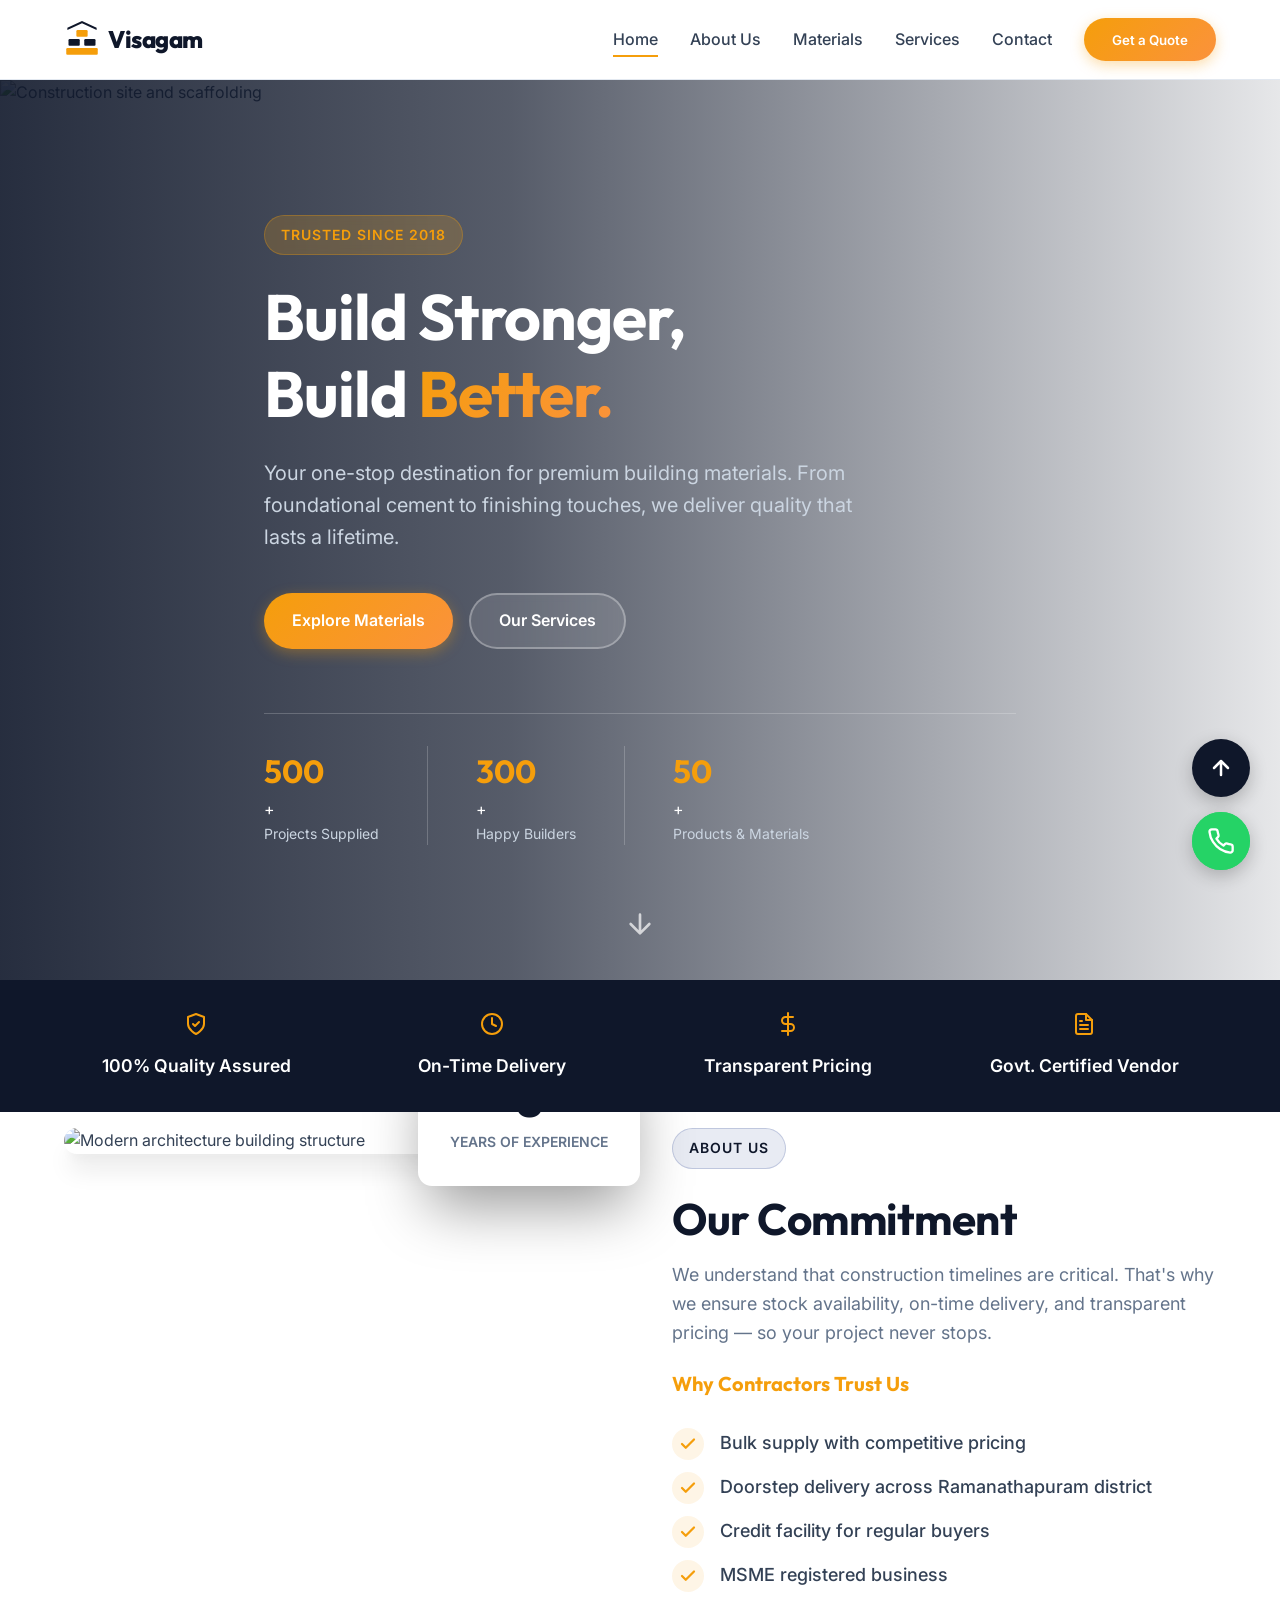
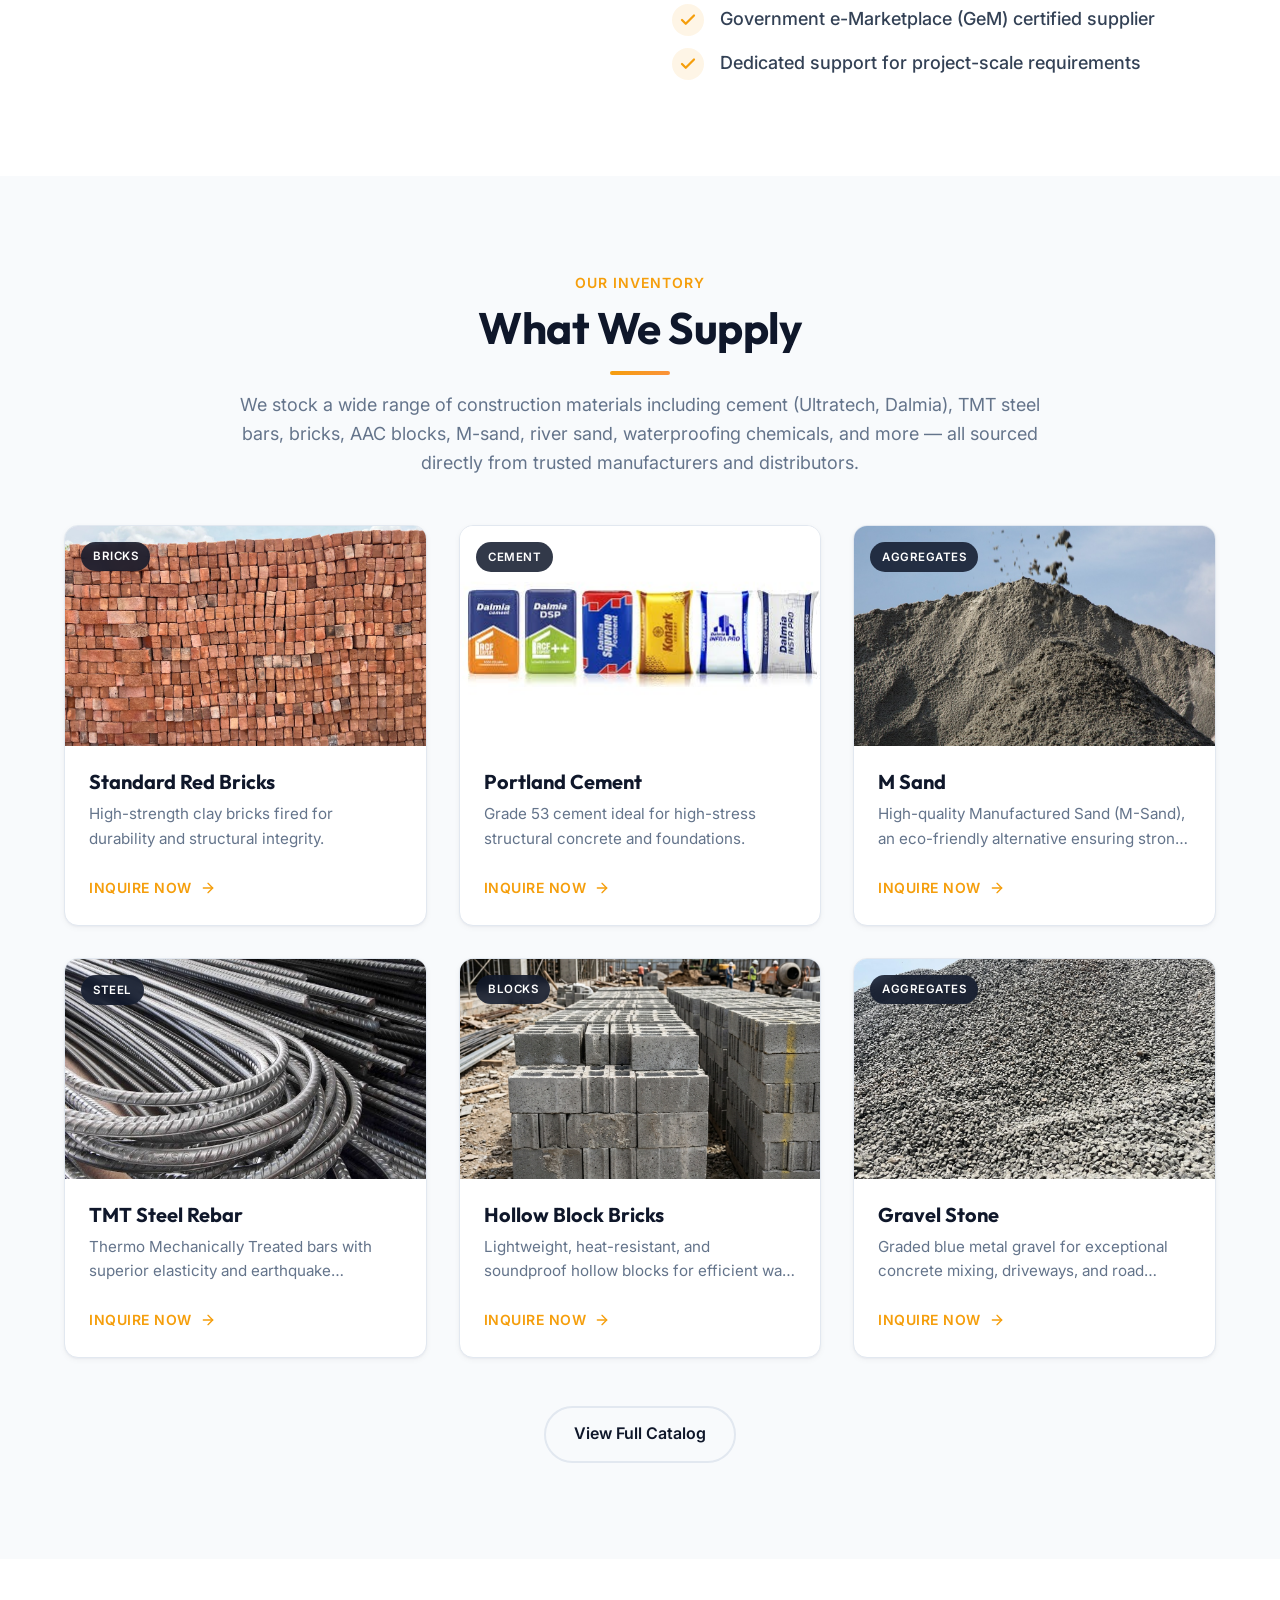
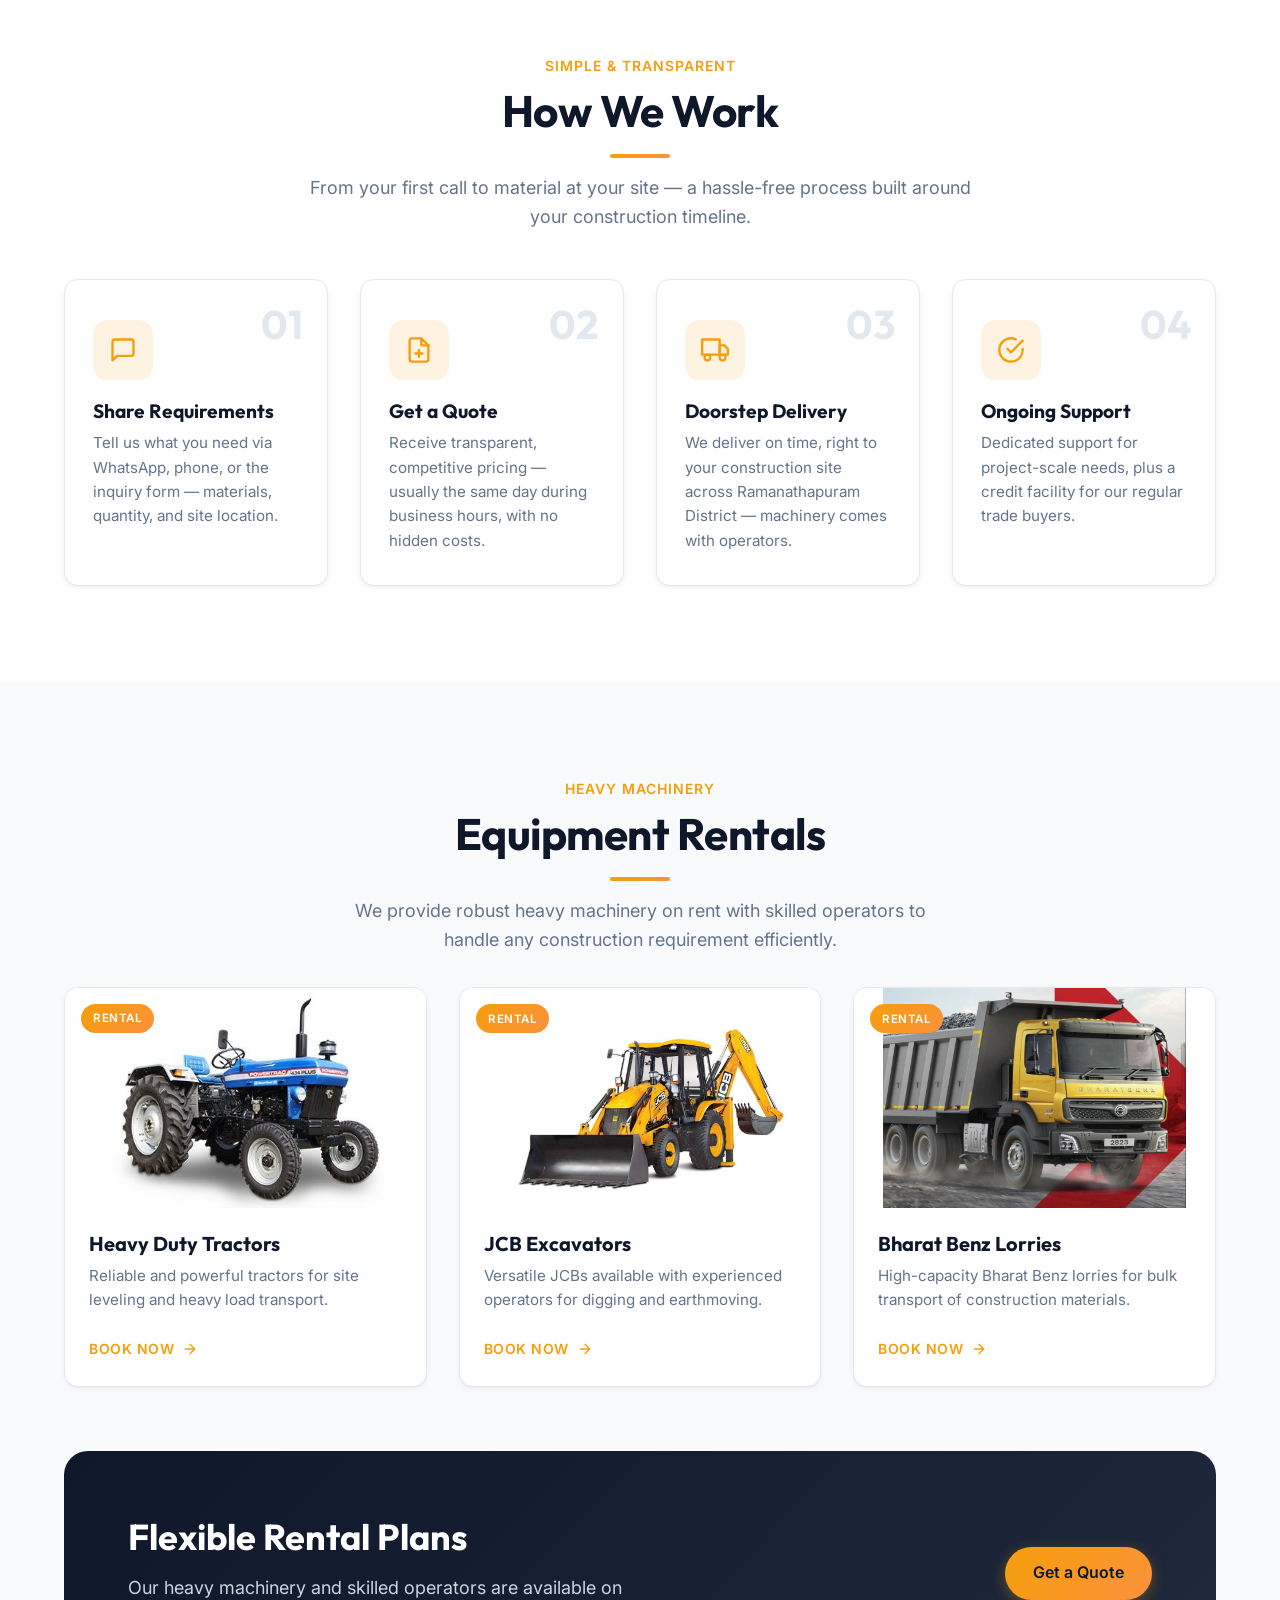
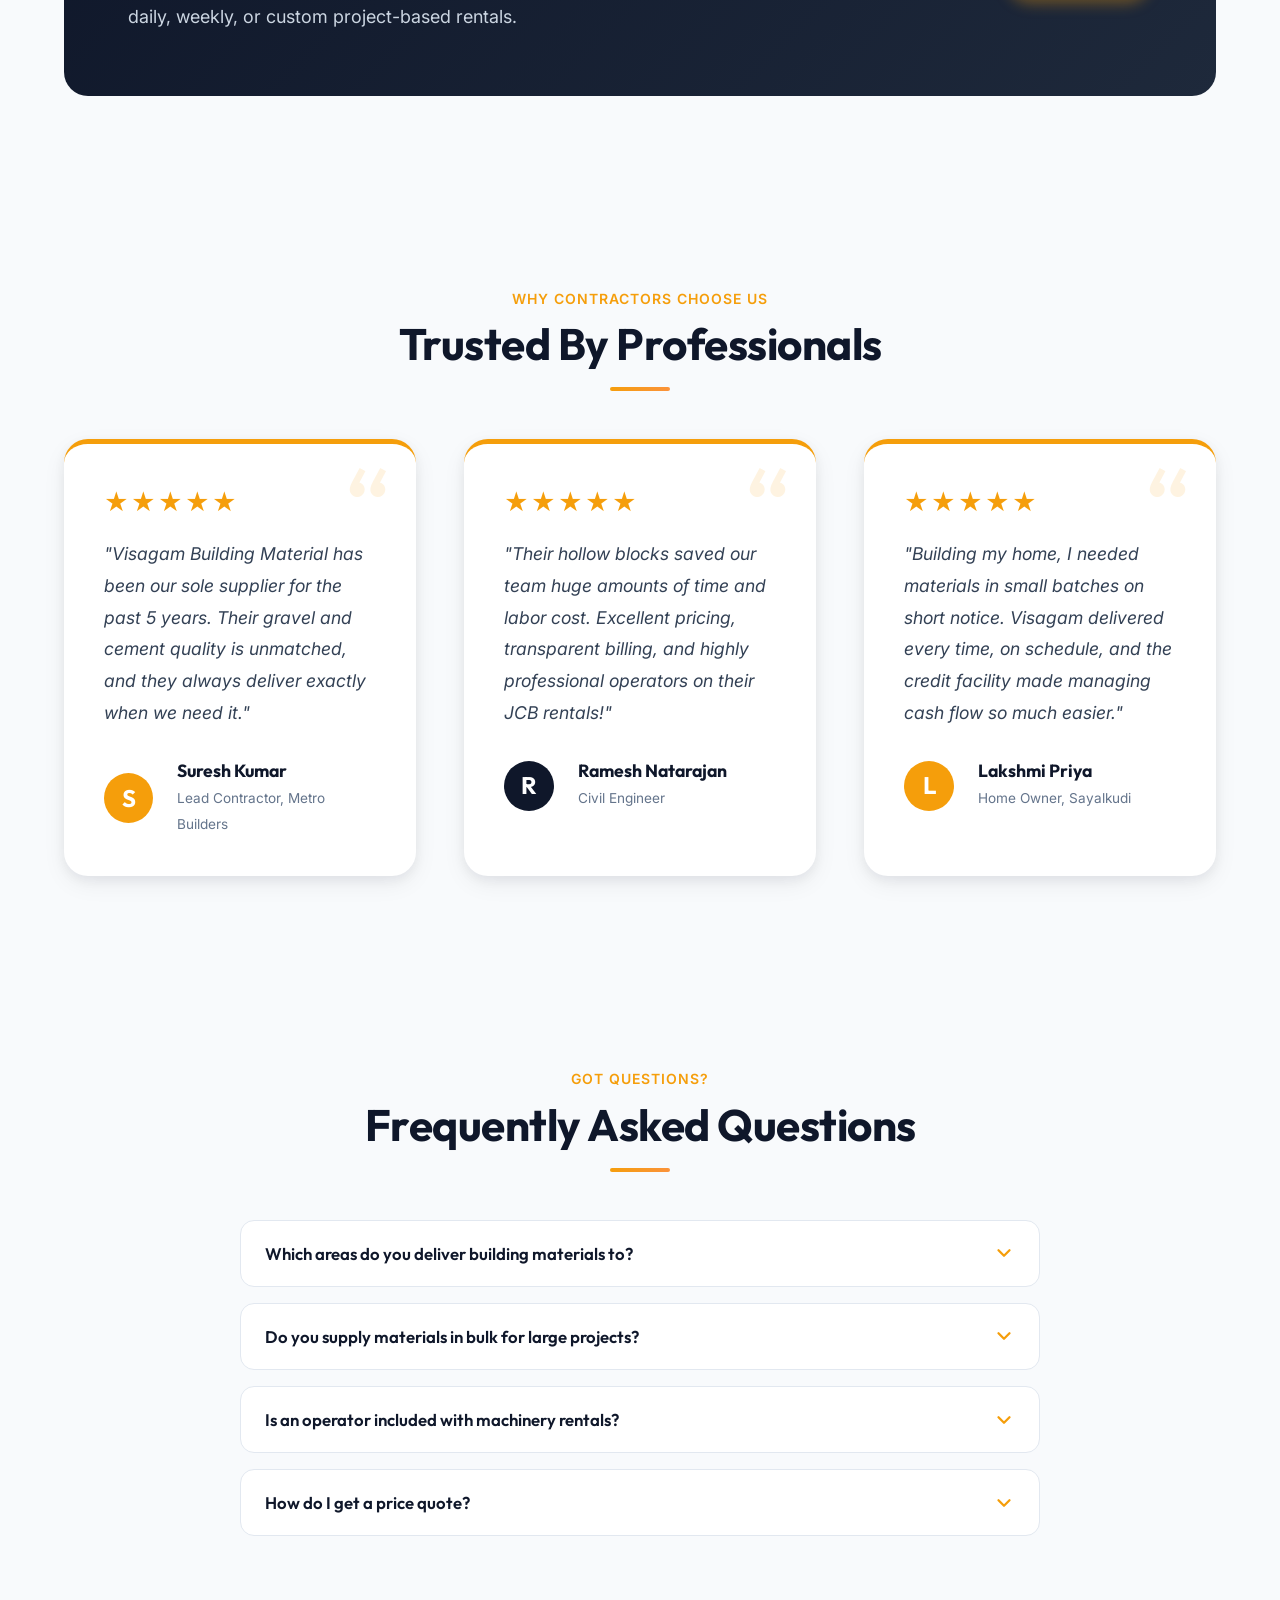
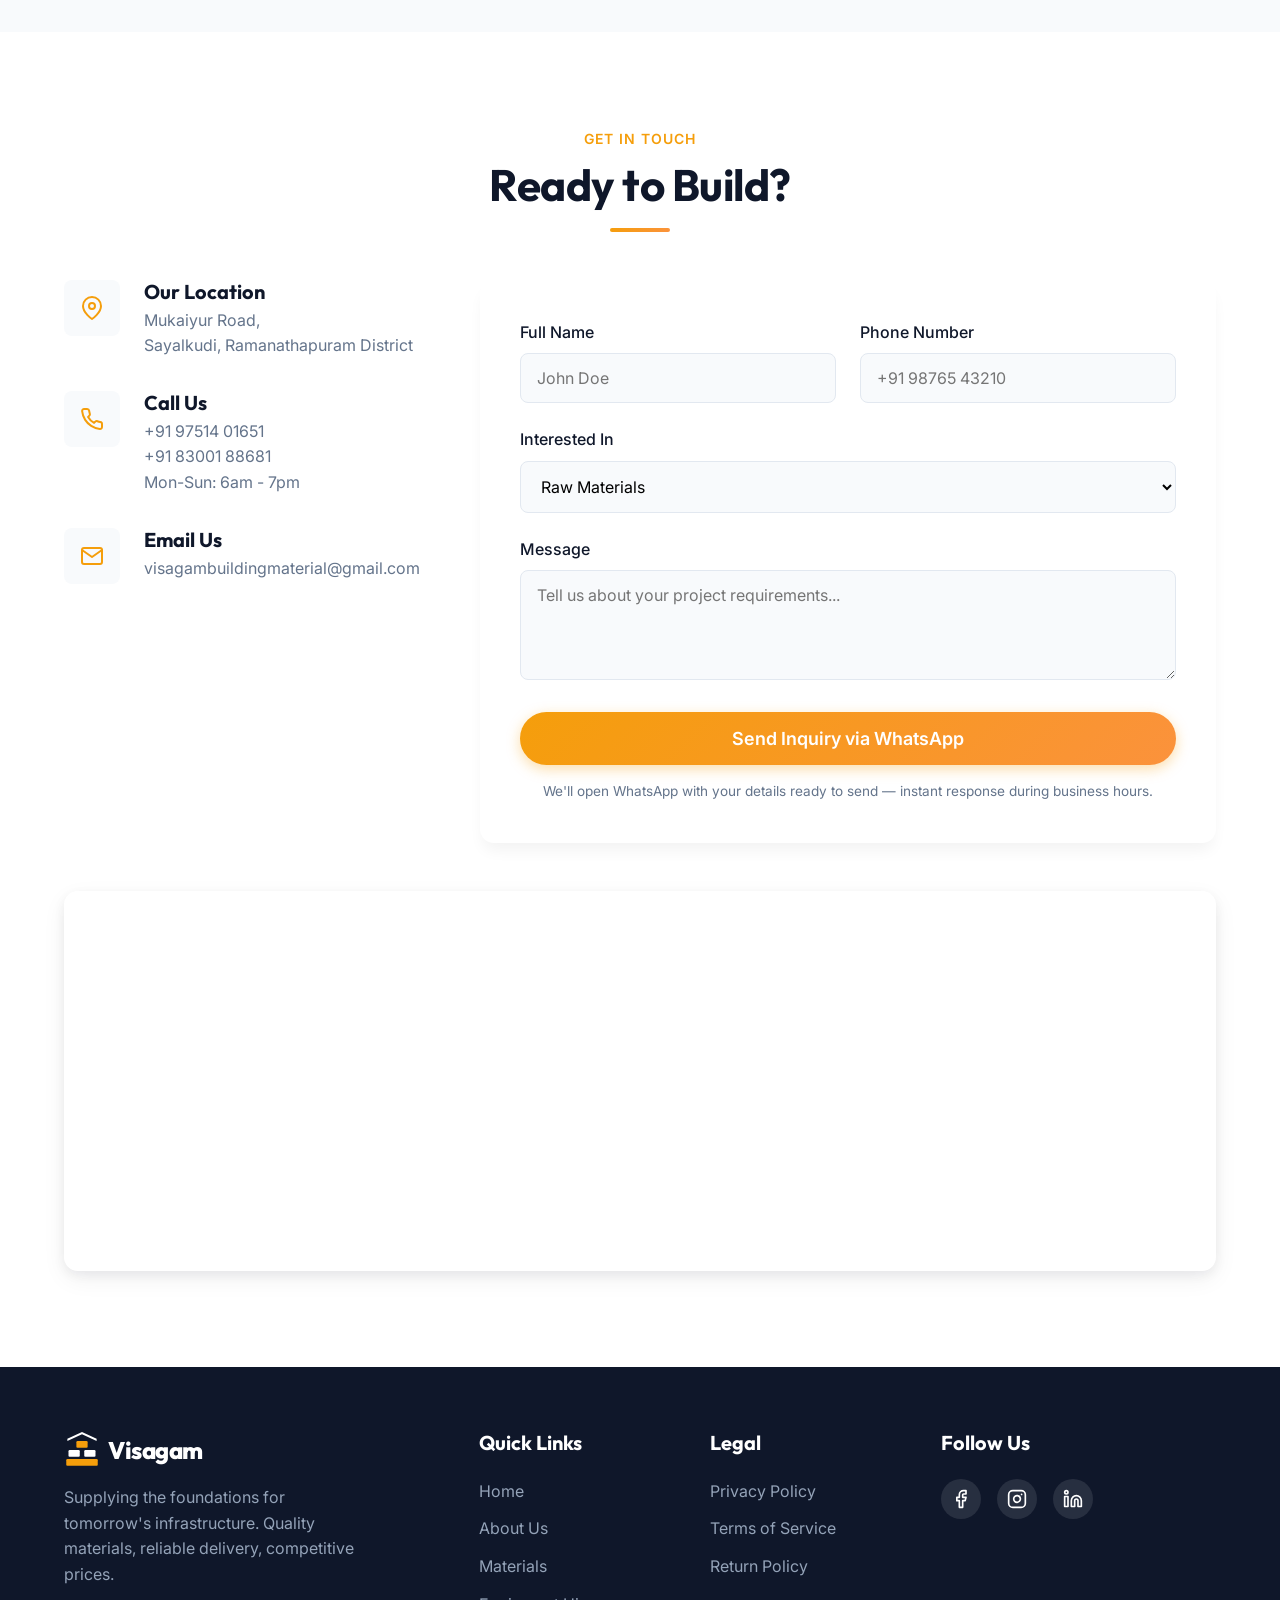
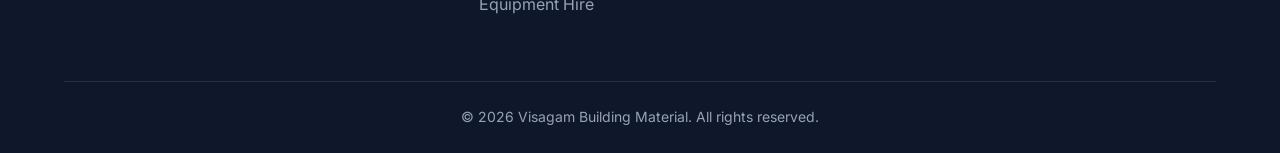
==== commit 2c152cfc: "Use real business email visagambuildingmaterial@gmail.com" ====
--- a/index.html
+++ b/index.html
@@ -42,6 +42,7 @@
       "@id": "",
       "url": "https://www.visagam-building.com",
       "telephone": ["+919751401651", "+918300188681"],
+      "email": "visagambuildingmaterial@gmail.com",
       "priceRange": "$$",
       "address": {
         "@type": "PostalAddress",
@@ -594,7 +595,7 @@
                             </div>
                             <div>
                                 <h4>Email Us</h4>
-                                <p>sales@visagam.com<br>support@visagam.com</p>
+                                <p><a href="mailto:visagambuildingmaterial@gmail.com">visagambuildingmaterial@gmail.com</a></p>
                             </div>
                         </div>
                     </div>
--- a/css/style.css
+++ b/css/style.css
@@ -702,6 +702,11 @@
 
 .contact-box p {
     color: var(--text-light);
+    word-break: break-word;
+}
+
+.contact-box p a:hover {
+    color: var(--accent);
 }
 
 .contact-form {
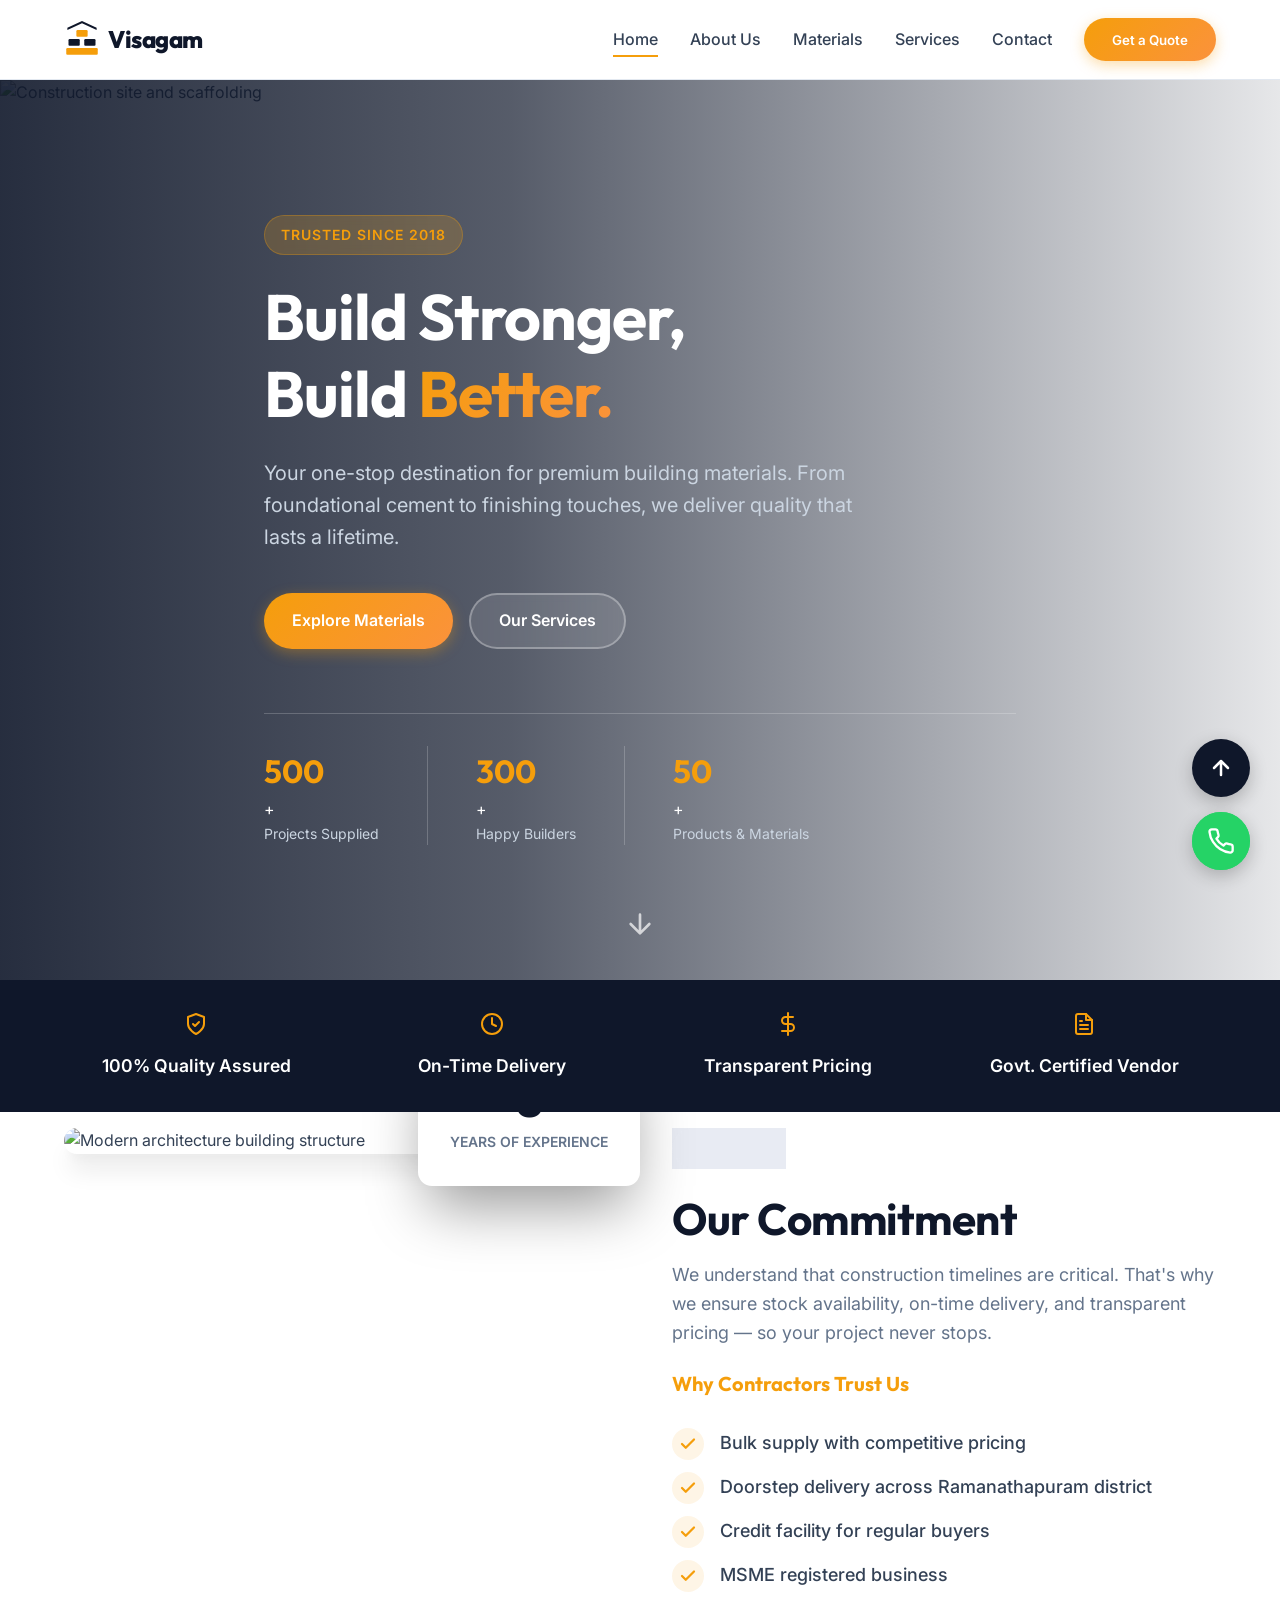
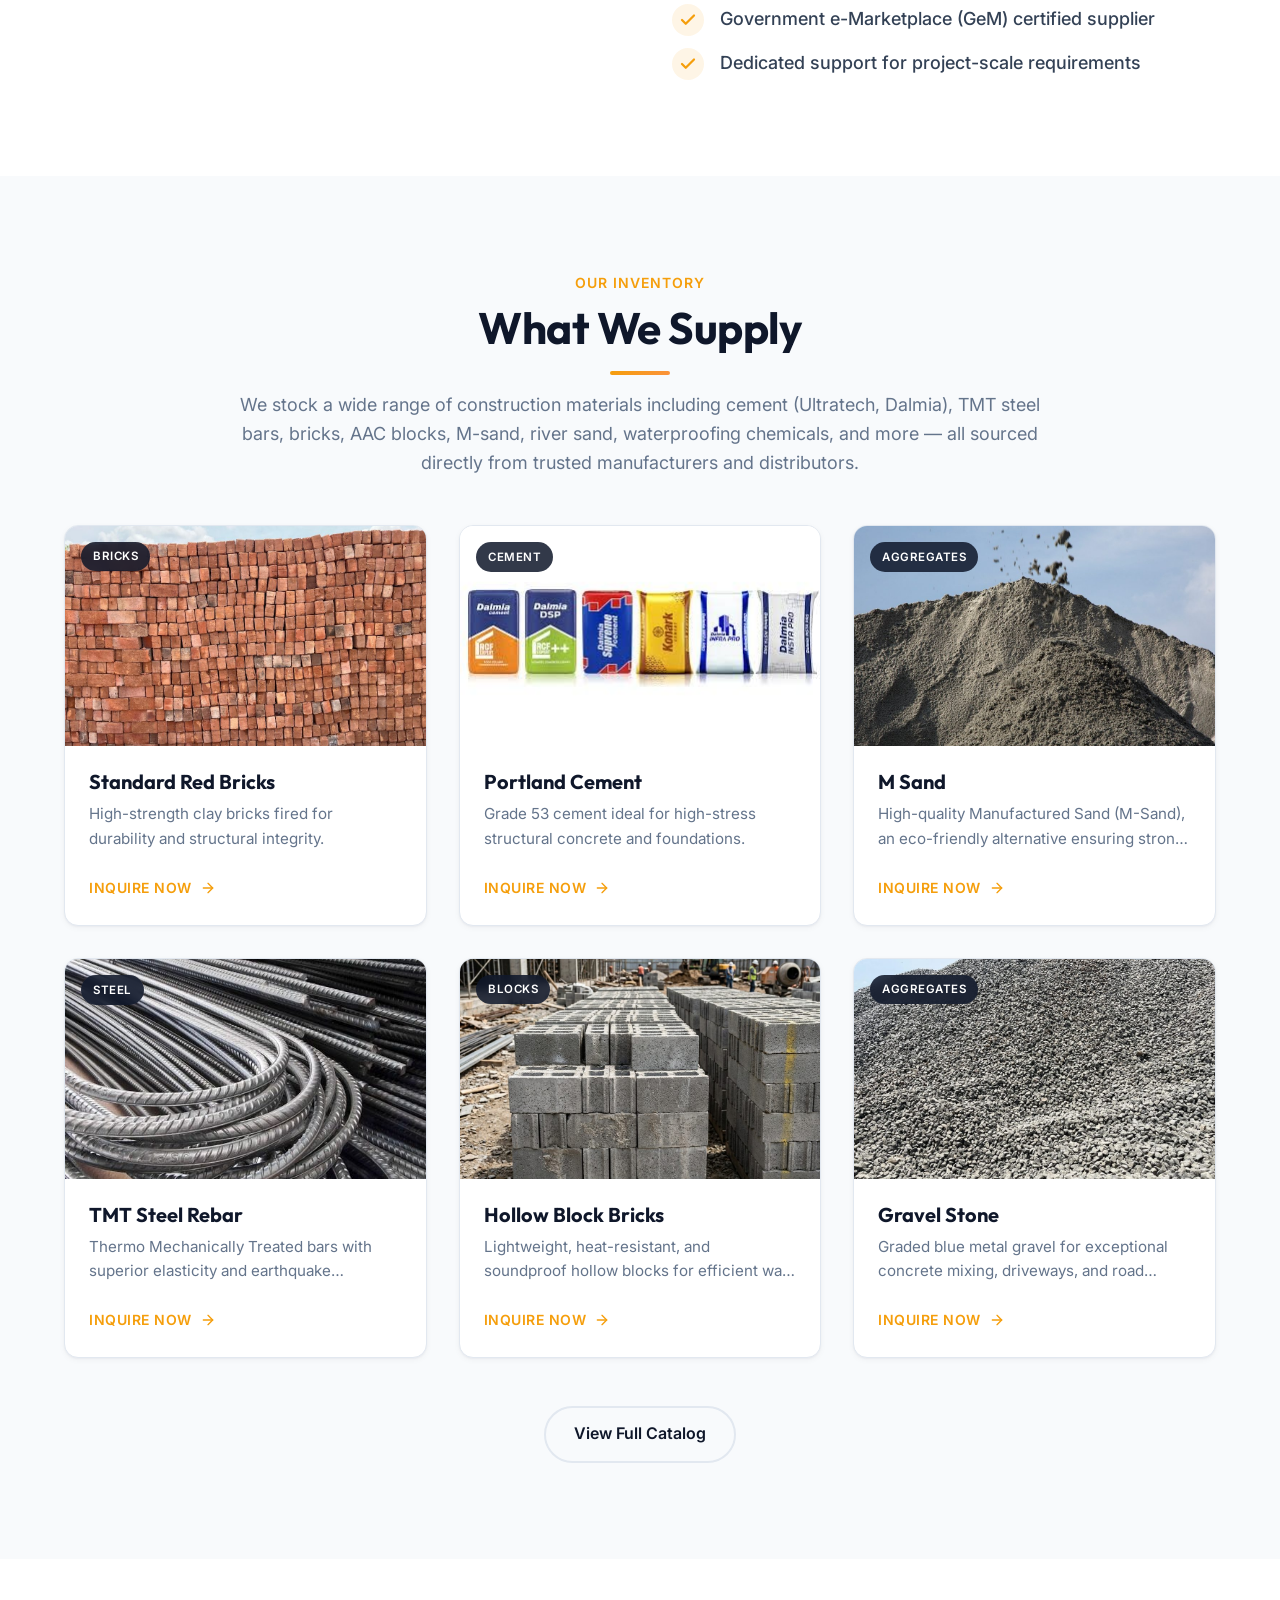
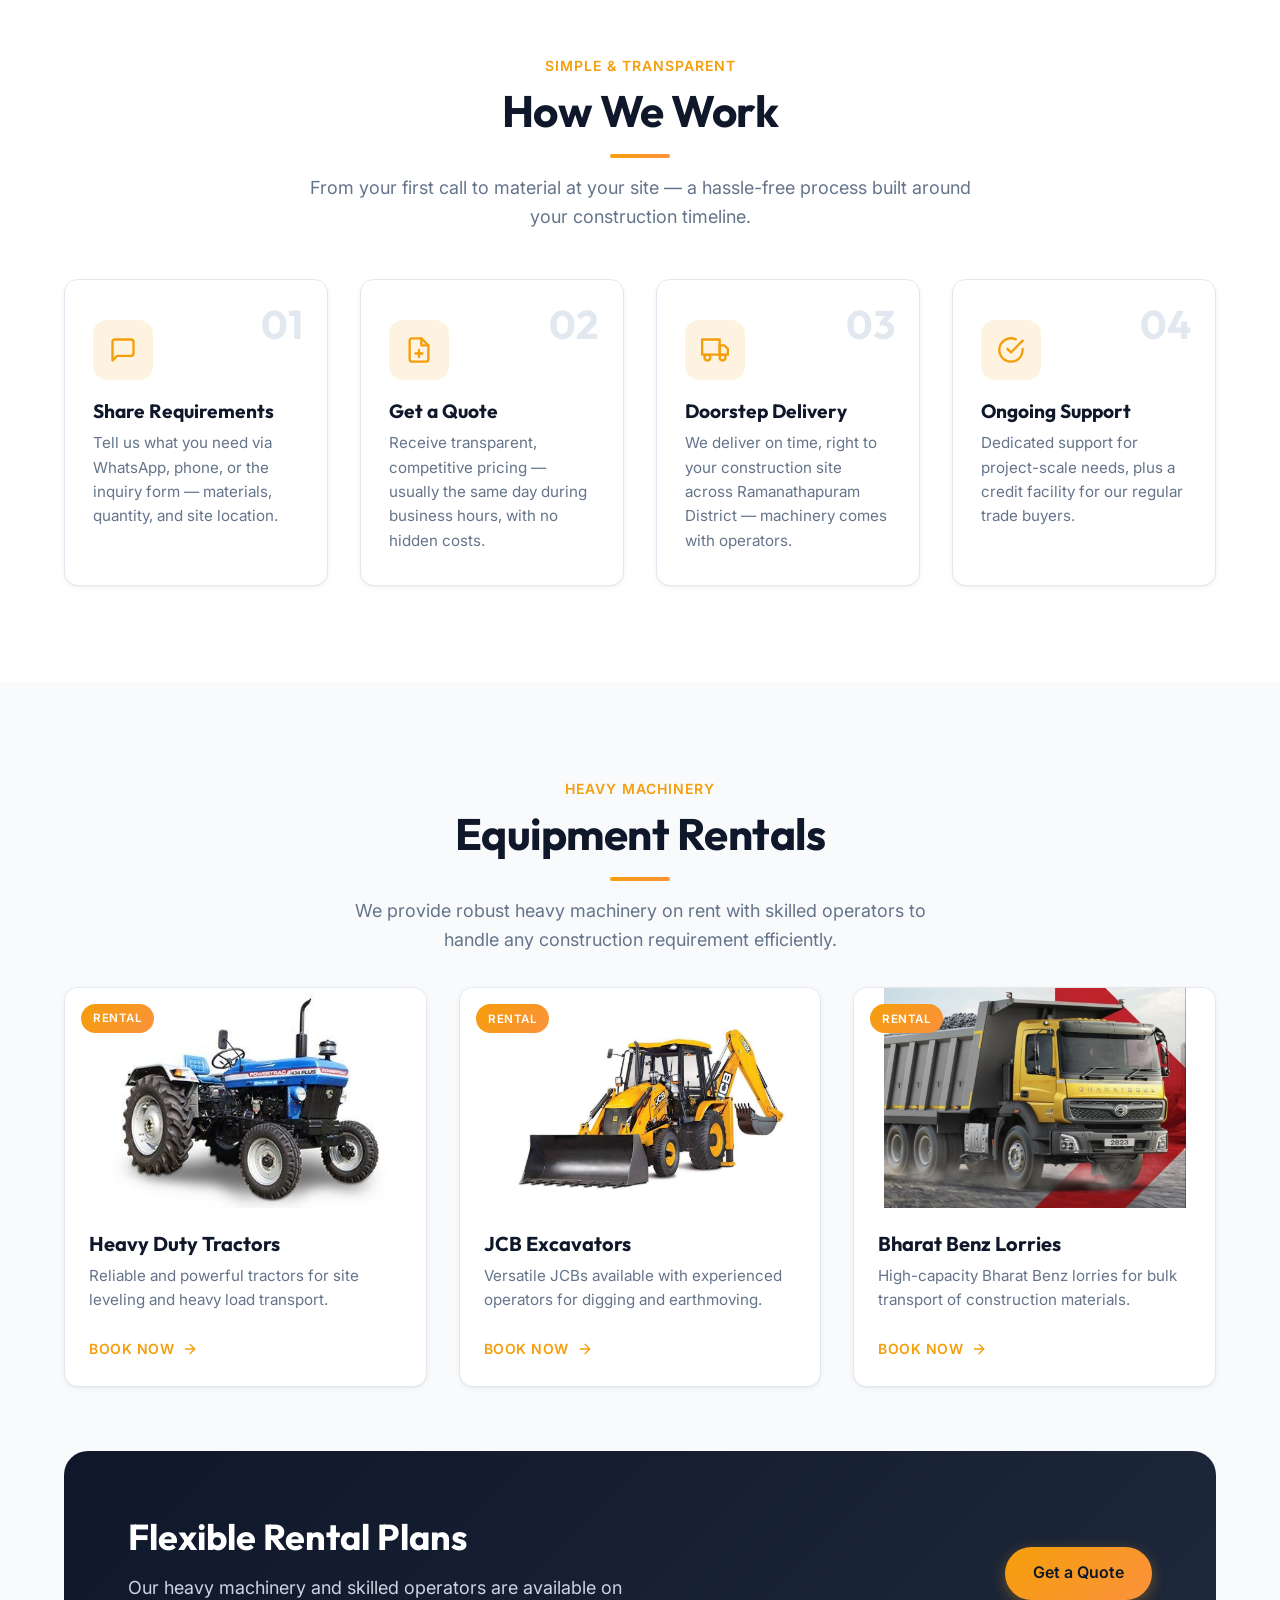
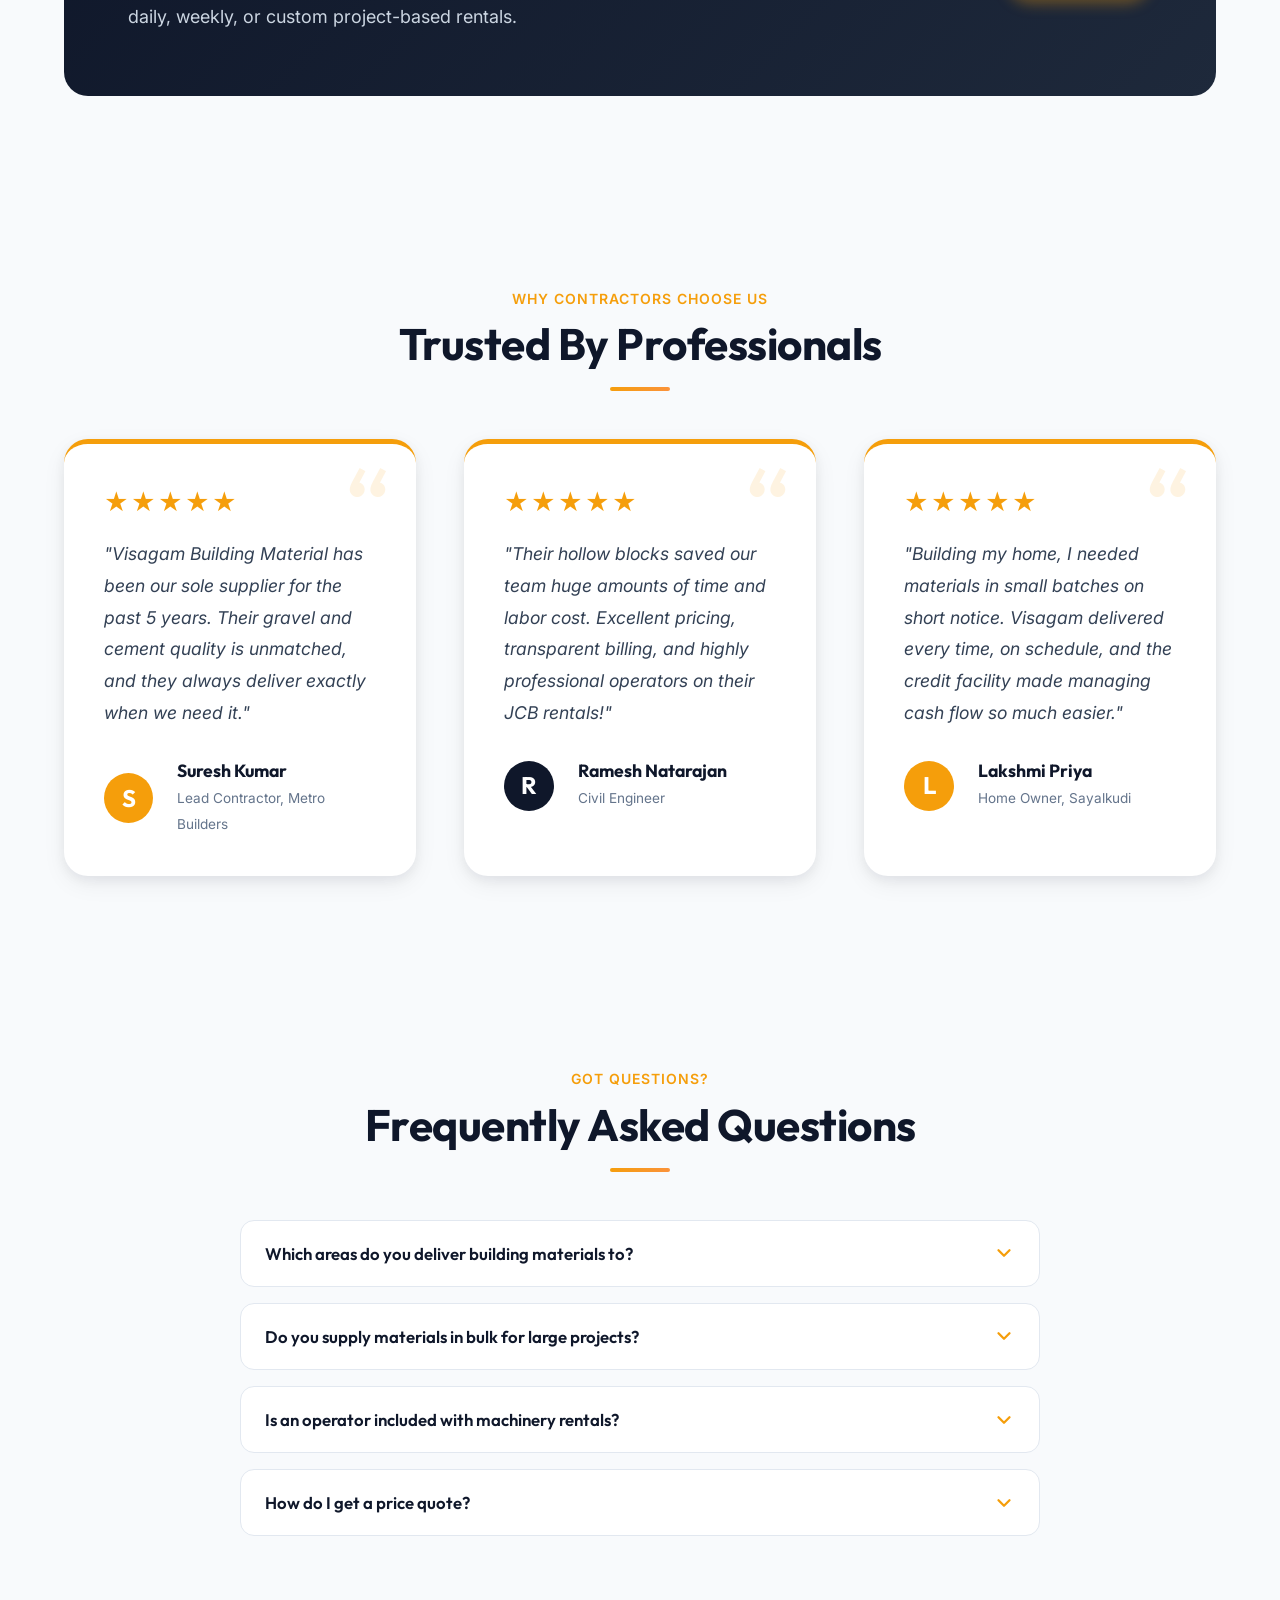
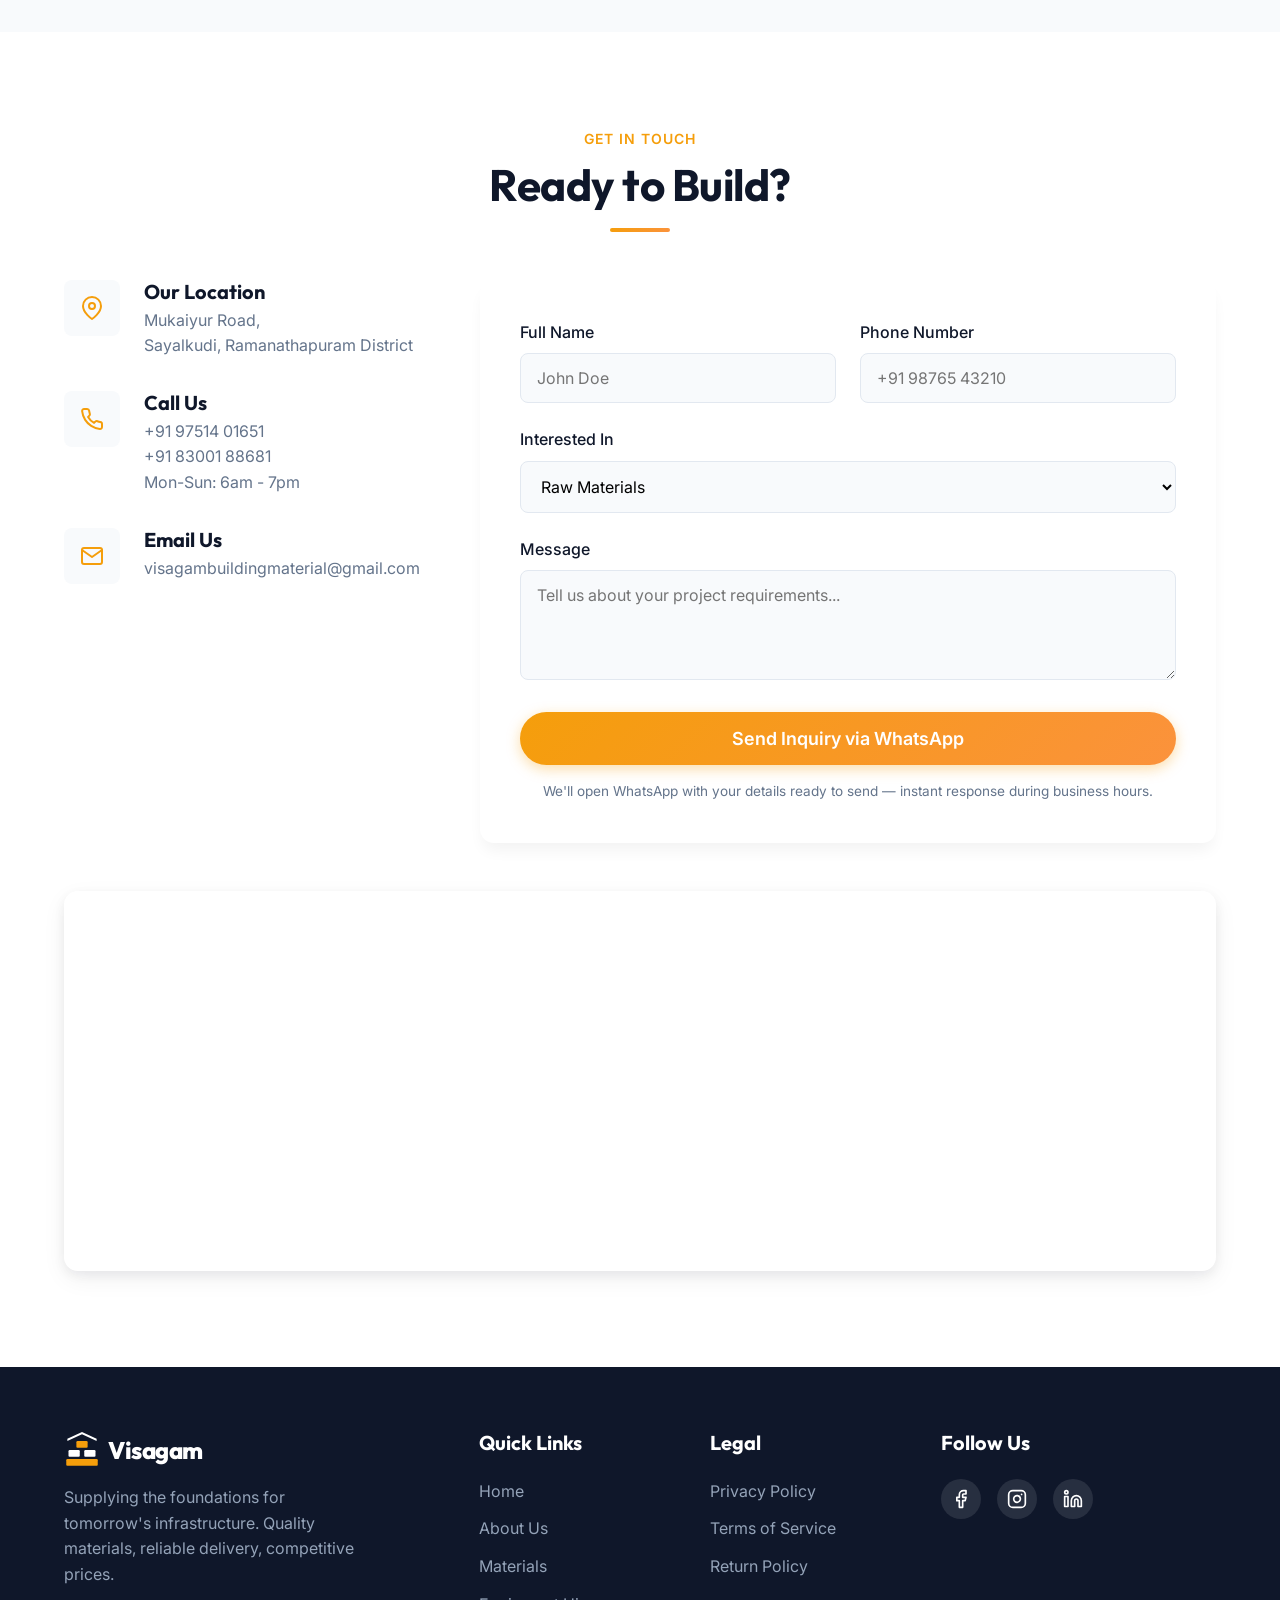
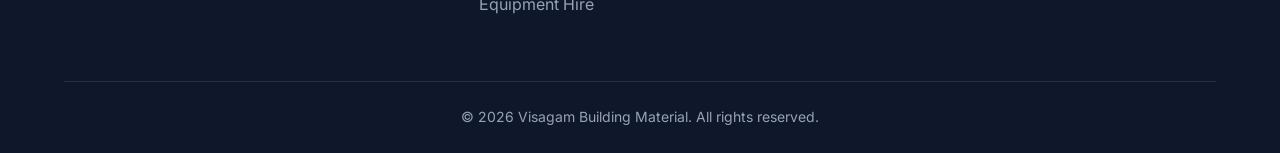
==== commit beed31fe: "Level up to production-grade: PWA, performance, SEO & security Performance: - Optimized & resized al" ====
--- a/index.html
+++ b/index.html
@@ -32,6 +32,13 @@
     <!-- Custom CSS -->
     <link rel="stylesheet" href="css/style.css">
 
+    <!-- PWA -->
+    <link rel="manifest" href="site.webmanifest">
+    <link rel="apple-touch-icon" href="assets/apple-touch-icon.png">
+
+    <!-- Preload the hero image for a faster LCP -->
+    <link rel="preload" as="image" href="https://images.unsplash.com/photo-1503387762-592deb58ef4e?q=80&w=2400&auto=format&fit=crop" fetchpriority="high">
+
     <!-- Structured Data (JSON-LD) for LocalBusiness -->
     <script type="application/ld+json">
     {
@@ -39,8 +46,8 @@
       "@type": "HomeAndConstructionBusiness",
       "name": "Visagam Building Material",
       "image": "https://images.unsplash.com/photo-1541888081699-db0101c40215?q=80&w=1200",
-      "@id": "",
-      "url": "https://www.visagam-building.com",
+      "@id": "https://visagambuildingmaterials.netlify.app/",
+      "url": "https://visagambuildingmaterials.netlify.app/",
       "telephone": ["+919751401651", "+918300188681"],
       "email": "visagambuildingmaterial@gmail.com",
       "priceRange": "$$",
@@ -276,7 +283,7 @@
                     <div class="product-card">
                         <div class="product-img-wrap">
                             <span class="card-badge">Bricks</span>
-                            <img src="assets/red-bricks.jpg" alt="Red construction bricks" loading="lazy">
+                            <img src="assets/red-bricks.jpg" alt="Red construction bricks" loading="lazy" width="1000" height="750" decoding="async">
                         </div>
                         <div class="product-info">
                             <h3 class="product-name">Standard Red Bricks</h3>
@@ -289,7 +296,7 @@
                     <div class="product-card reveal">
                         <div class="product-img-wrap">
                             <span class="card-badge">Cement</span>
-                            <img src="assets/cement.jpg" alt="Dalmia Cement bags" loading="lazy" style="object-fit: contain; background: #fff;">
+                            <img src="assets/cement.jpg" alt="Dalmia Cement bags" loading="lazy" width="359" height="140" decoding="async" style="object-fit: contain; background: #fff;">
                         </div>
                         <div class="product-info">
                             <h3 class="product-name">Portland Cement</h3>
@@ -302,7 +309,7 @@
                     <div class="product-card">
                         <div class="product-img-wrap">
                             <span class="card-badge">Aggregates</span>
-                            <img src="assets/m-sand.jpg" alt="Manufactured construction sand" loading="lazy">
+                            <img src="assets/m-sand.jpg" alt="Manufactured construction sand" loading="lazy" width="1000" height="833" decoding="async">
                         </div>
                         <div class="product-info">
                             <h3 class="product-name">M Sand</h3>
@@ -315,7 +322,7 @@
                     <div class="product-card">
                         <div class="product-img-wrap">
                             <span class="card-badge">Steel</span>
-                            <img src="assets/tmt-user.jpg" alt="Steel rebar rods" loading="lazy">
+                            <img src="assets/tmt-user.jpg" alt="Steel rebar rods" loading="lazy" width="512" height="340" decoding="async">
                         </div>
                         <div class="product-info">
                             <h3 class="product-name">TMT Steel Rebar</h3>
@@ -328,7 +335,7 @@
                     <div class="product-card reveal">
                         <div class="product-img-wrap">
                             <span class="card-badge">Blocks</span>
-                            <img src="assets/hollow-blocks.png" alt="Hollow block bricks" loading="lazy">
+                            <img src="assets/hollow-blocks.jpg" alt="Hollow block bricks" loading="lazy" width="1000" height="1000" decoding="async">
                         </div>
                         <div class="product-info">
                             <h3 class="product-name">Hollow Block Bricks</h3>
@@ -341,7 +348,7 @@
                     <div class="product-card reveal">
                         <div class="product-img-wrap">
                             <span class="card-badge">Aggregates</span>
-                            <img src="assets/gravel.jpg" alt="Gravel Construction Stone" loading="lazy">
+                            <img src="assets/gravel.jpg" alt="Gravel Construction Stone" loading="lazy" width="1000" height="750" decoding="async">
                         </div>
                         <div class="product-info">
                             <h3 class="product-name">Gravel Stone</h3>
@@ -418,7 +425,7 @@
                     <div class="product-card">
                         <div class="product-img-wrap">
                             <span class="card-badge badge-rental">Rental</span>
-                            <img src="assets/tractor.jpg" alt="Heavy duty Tractor" loading="lazy" style="object-fit: contain; background: #fff;">
+                            <img src="assets/tractor.jpg" alt="Heavy duty Tractor" loading="lazy" width="450" height="300" decoding="async" style="object-fit: contain; background: #fff;">
                         </div>
                         <div class="product-info">
                             <h3 class="product-name">Heavy Duty Tractors</h3>
@@ -431,7 +438,7 @@
                     <div class="product-card reveal">
                         <div class="product-img-wrap">
                             <span class="card-badge badge-rental">Rental</span>
-                            <img src="assets/jcb.jpg" alt="JCB Earthmover" loading="lazy" style="object-fit: contain; background: #fff;">
+                            <img src="assets/jcb.jpg" alt="JCB Earthmover" loading="lazy" width="1000" height="750" decoding="async" style="object-fit: contain; background: #fff;">
                         </div>
                         <div class="product-info">
                             <h3 class="product-name">JCB Excavators</h3>
@@ -444,7 +451,7 @@
                     <div class="product-card">
                         <div class="product-img-wrap">
                             <span class="card-badge badge-rental">Rental</span>
-                            <img src="assets/bharat-benz.jpg" alt="Bharat Benz Lorry" loading="lazy" style="object-fit: contain; background: #fff;">
+                            <img src="assets/bharat-benz.jpg" alt="Bharat Benz Lorry" loading="lazy" width="1000" height="728" decoding="async" style="object-fit: contain; background: #fff;">
                         </div>
                         <div class="product-info">
                             <h3 class="product-name">Bharat Benz Lorries</h3>
@@ -647,6 +654,22 @@
         </button>
         <a href="https://wa.me/919751401651" target="_blank" rel="noopener" class="fab whatsapp" aria-label="Chat on WhatsApp" data-tooltip="Chat with us">
             <svg width="28" height="28" viewBox="0 0 24 24" fill="none" stroke="currentColor" stroke-width="2" stroke-linecap="round" stroke-linejoin="round"><path d="M22 16.92v3a2 2 0 0 1-2.18 2 19.79 19.79 0 0 1-8.63-3.07 19.5 19.5 0 0 1-6-6 19.79 19.79 0 0 1-3.07-8.67A2 2 0 0 1 4.11 2h3a2 2 0 0 1 2 1.72 12.84 12.84 0 0 0 .7 2.81 2 2 0 0 1-.45 2.11L8.09 9.91a16 16 0 0 0 6 6l1.27-1.27a2 2 0 0 1 2.11-.45 12.84 12.84 0 0 0 2.81.7A2 2 0 0 1 22 16.92z"></path></svg>
+        </a>
+    </div>
+
+    <!-- Mobile sticky action bar (conversion CTA, mobile only) -->
+    <div class="mobile-cta" aria-label="Quick contact actions">
+        <a href="tel:+919751401651" class="mcta-btn">
+            <svg width="20" height="20" viewBox="0 0 24 24" fill="none" stroke="currentColor" stroke-width="2" stroke-linecap="round" stroke-linejoin="round"><path d="M22 16.92v3a2 2 0 0 1-2.18 2 19.79 19.79 0 0 1-8.63-3.07 19.5 19.5 0 0 1-6-6 19.79 19.79 0 0 1-3.07-8.67A2 2 0 0 1 4.11 2h3a2 2 0 0 1 2 1.72 12.84 12.84 0 0 0 .7 2.81 2 2 0 0 1-.45 2.11L8.09 9.91a16 16 0 0 0 6 6l1.27-1.27a2 2 0 0 1 2.11-.45 12.84 12.84 0 0 0 2.81.7A2 2 0 0 1 22 16.92z"></path></svg>
+            <span>Call</span>
+        </a>
+        <a href="https://wa.me/919751401651" target="_blank" rel="noopener" class="mcta-btn mcta-whatsapp">
+            <svg width="20" height="20" viewBox="0 0 24 24" fill="currentColor"><path d="M12.04 2C6.58 2 2.13 6.45 2.13 11.91c0 1.75.46 3.45 1.32 4.95L2 22l5.25-1.38c1.45.79 3.08 1.21 4.79 1.21 5.46 0 9.91-4.45 9.91-9.91C21.95 6.45 17.5 2 12.04 2zm5.8 14.01c-.24.68-1.42 1.31-1.96 1.36-.5.05-1.14.07-1.84-.12-.42-.13-.97-.31-1.66-.61-2.93-1.27-4.84-4.22-4.99-4.42-.15-.2-1.19-1.58-1.19-3.02 0-1.43.75-2.13 1.02-2.42.27-.29.58-.36.78-.36.2 0 .39.002.56.01.18.008.42-.07.66.5.24.58.82 2.01.89 2.16.07.15.12.32.02.51-.1.2-.15.32-.29.49-.15.17-.31.39-.44.52-.15.15-.3.31-.13.6.17.29.76 1.25 1.63 2.02 1.12.99 2.06 1.3 2.35 1.45.29.15.46.12.63-.07.17-.2.73-.85.92-1.14.2-.29.39-.24.66-.15.27.1 1.7.8 1.99.95.29.15.49.22.56.34.07.12.07.7-.17 1.38z"></path></svg>
+            <span>WhatsApp</span>
+        </a>
+        <a href="#contact" class="mcta-btn mcta-quote">
+            <svg width="20" height="20" viewBox="0 0 24 24" fill="none" stroke="currentColor" stroke-width="2" stroke-linecap="round" stroke-linejoin="round"><path d="M14 2H6a2 2 0 0 0-2 2v16a2 2 0 0 0 2 2h12a2 2 0 0 0 2-2V8z"></path><polyline points="14 2 14 8 20 8"></polyline><line x1="16" y1="13" x2="8" y2="13"></line><line x1="16" y1="17" x2="8" y2="17"></line></svg>
+            <span>Get Quote</span>
         </a>
     </div>
 
--- a/css/style.css
+++ b/css/style.css
@@ -1247,6 +1247,43 @@
     filter: grayscale(0.2);
 }
 
+/* Mobile sticky CTA bar (shown only on small screens) */
+.mobile-cta {
+    display: none;
+    position: fixed;
+    bottom: 0;
+    left: 0;
+    width: 100%;
+    z-index: 998;
+    background-color: rgba(255, 255, 255, 0.98);
+    backdrop-filter: blur(8px);
+    border-top: 1px solid var(--border);
+    box-shadow: 0 -4px 12px rgba(15, 23, 42, 0.08);
+    padding: 0.5rem;
+    gap: 0.5rem;
+}
+
+.mcta-btn {
+    flex: 1;
+    display: flex;
+    flex-direction: column;
+    align-items: center;
+    justify-content: center;
+    gap: 0.2rem;
+    padding: 0.5rem 0.25rem;
+    border-radius: var(--radius-sm);
+    font-size: 0.72rem;
+    font-weight: 600;
+    color: var(--primary);
+}
+
+.mcta-whatsapp { color: #25D366; }
+
+.mcta-quote {
+    background-image: var(--gradient-accent);
+    color: #fff;
+}
+
 /* Responsive Design */
 @media screen and (max-width: 992px) {
     .about-container {
@@ -1342,4 +1379,17 @@
         grid-template-columns: 1fr;
         gap: 2rem;
     }
-}
+
+    /* Sticky CTA takes over on mobile; hide floating FABs to avoid overlap */
+    .mobile-cta {
+        display: flex;
+    }
+
+    .floating-actions {
+        display: none;
+    }
+
+    body {
+        padding-bottom: 70px;
+    }
+}
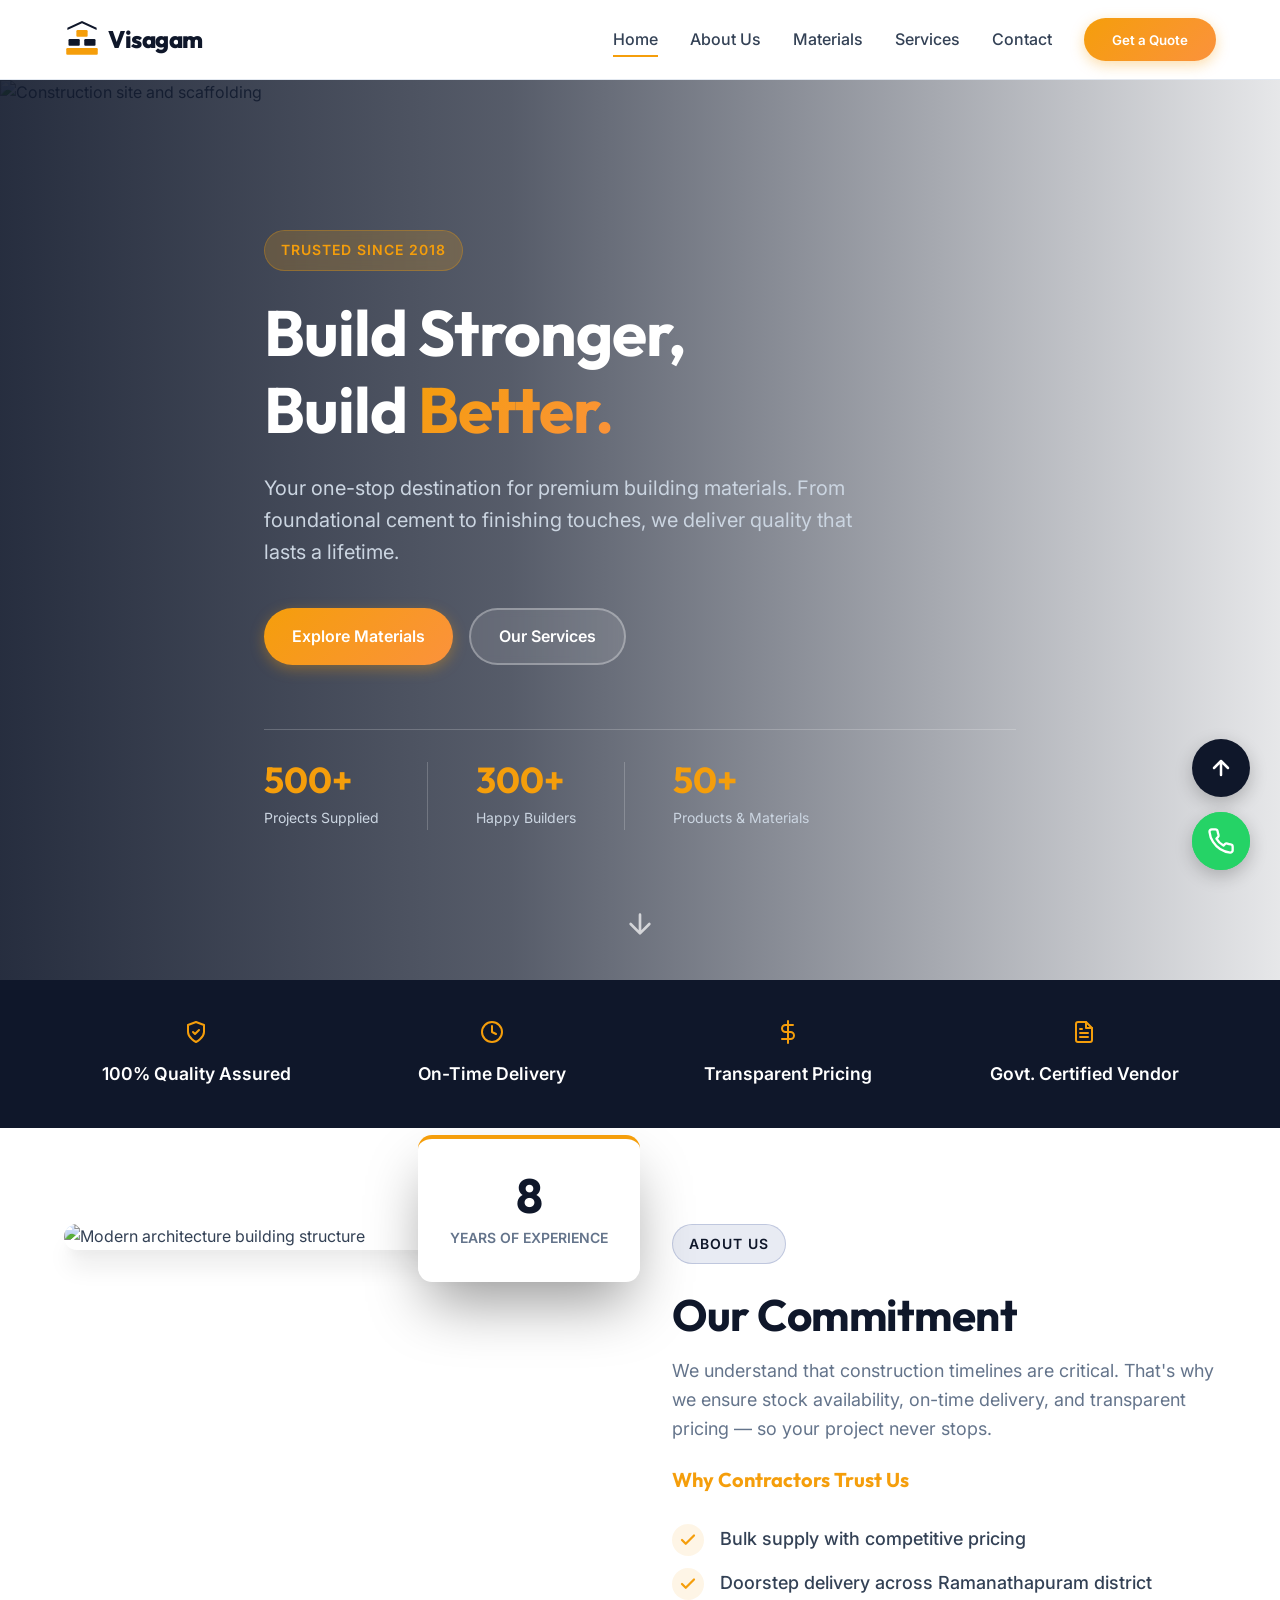
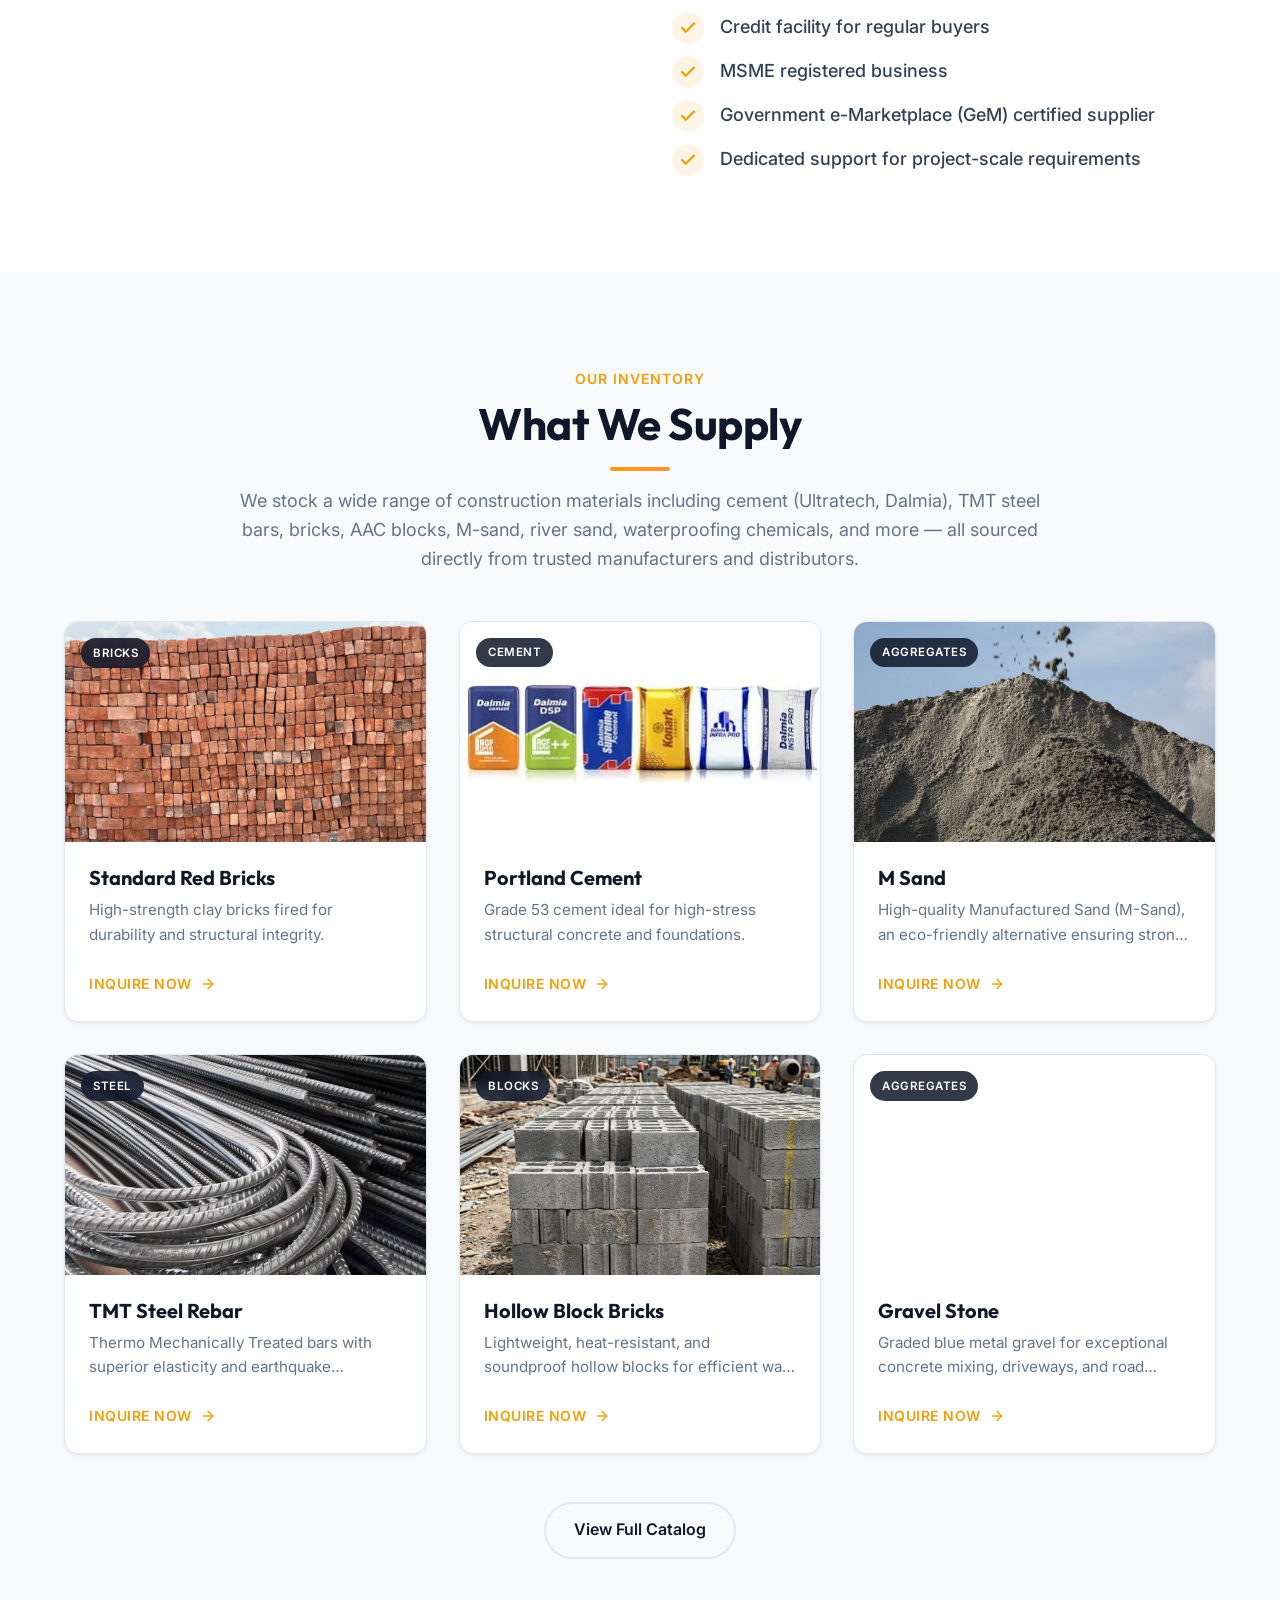
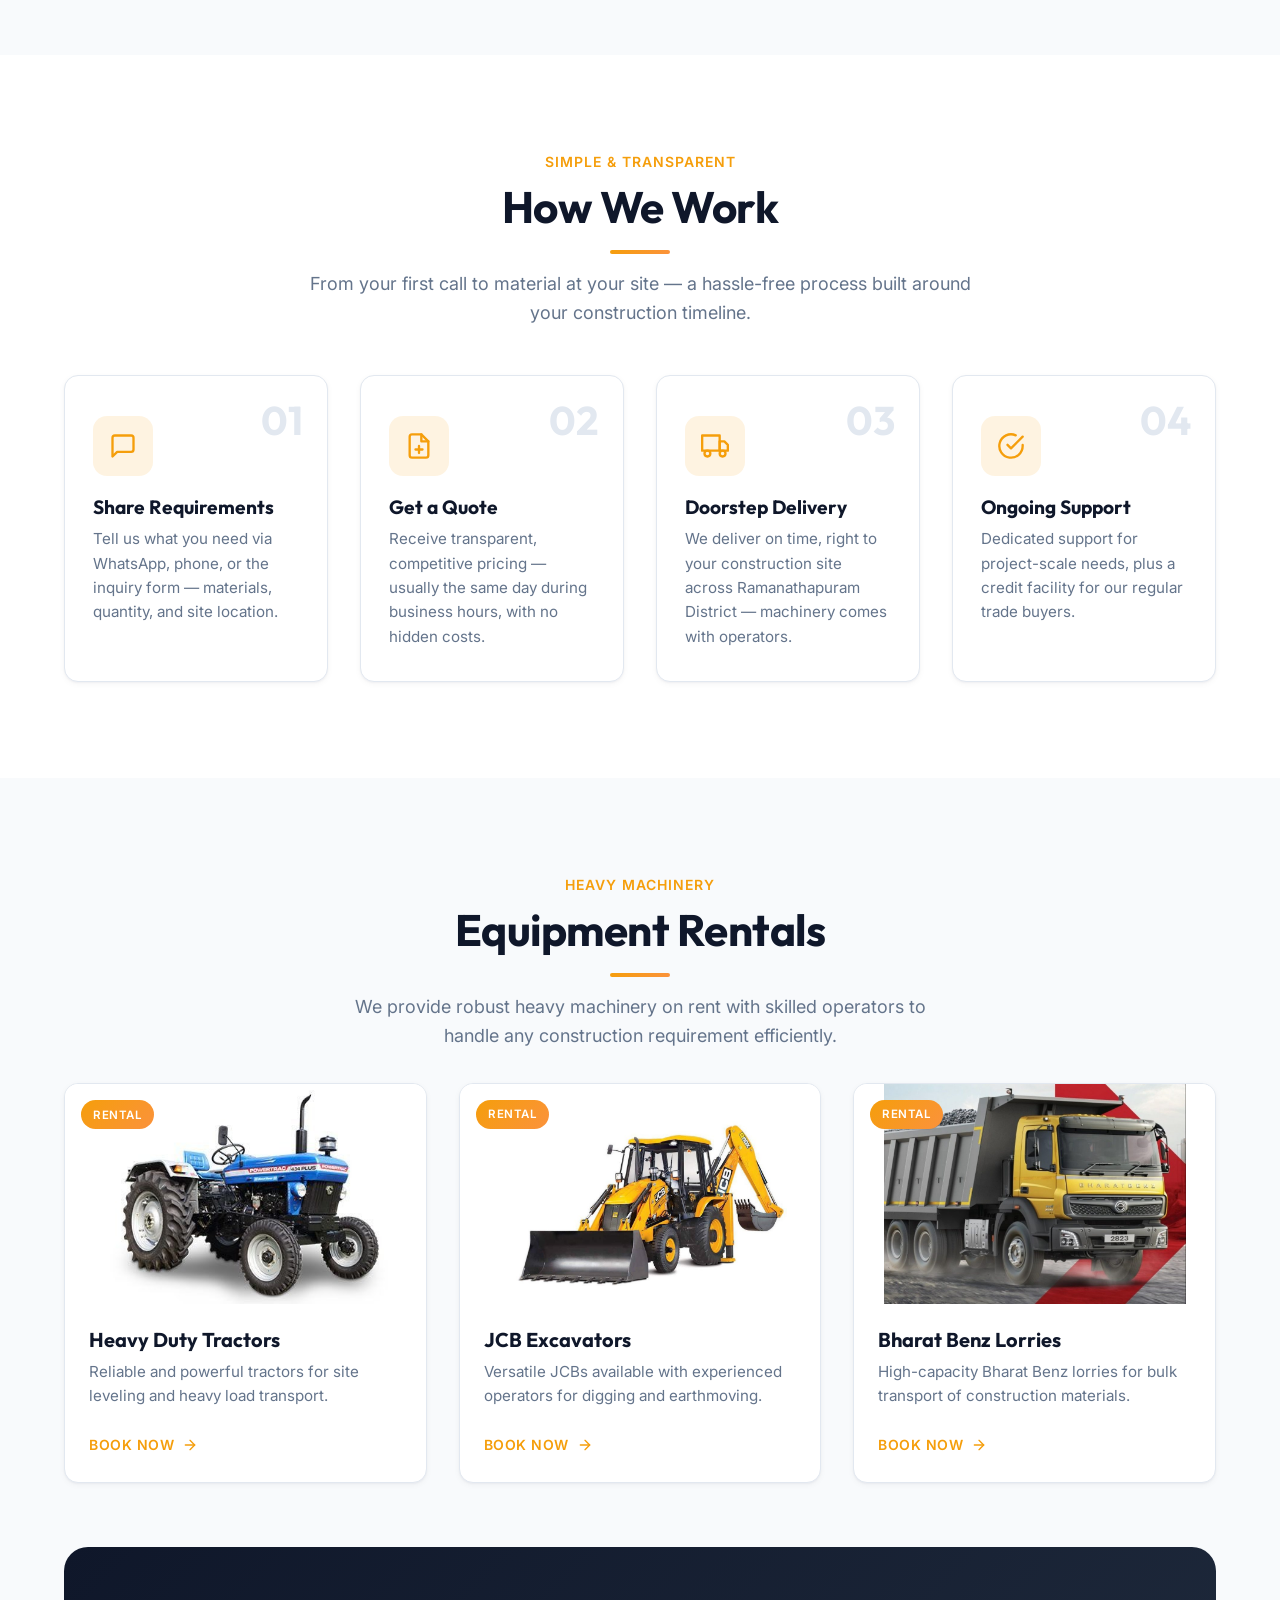
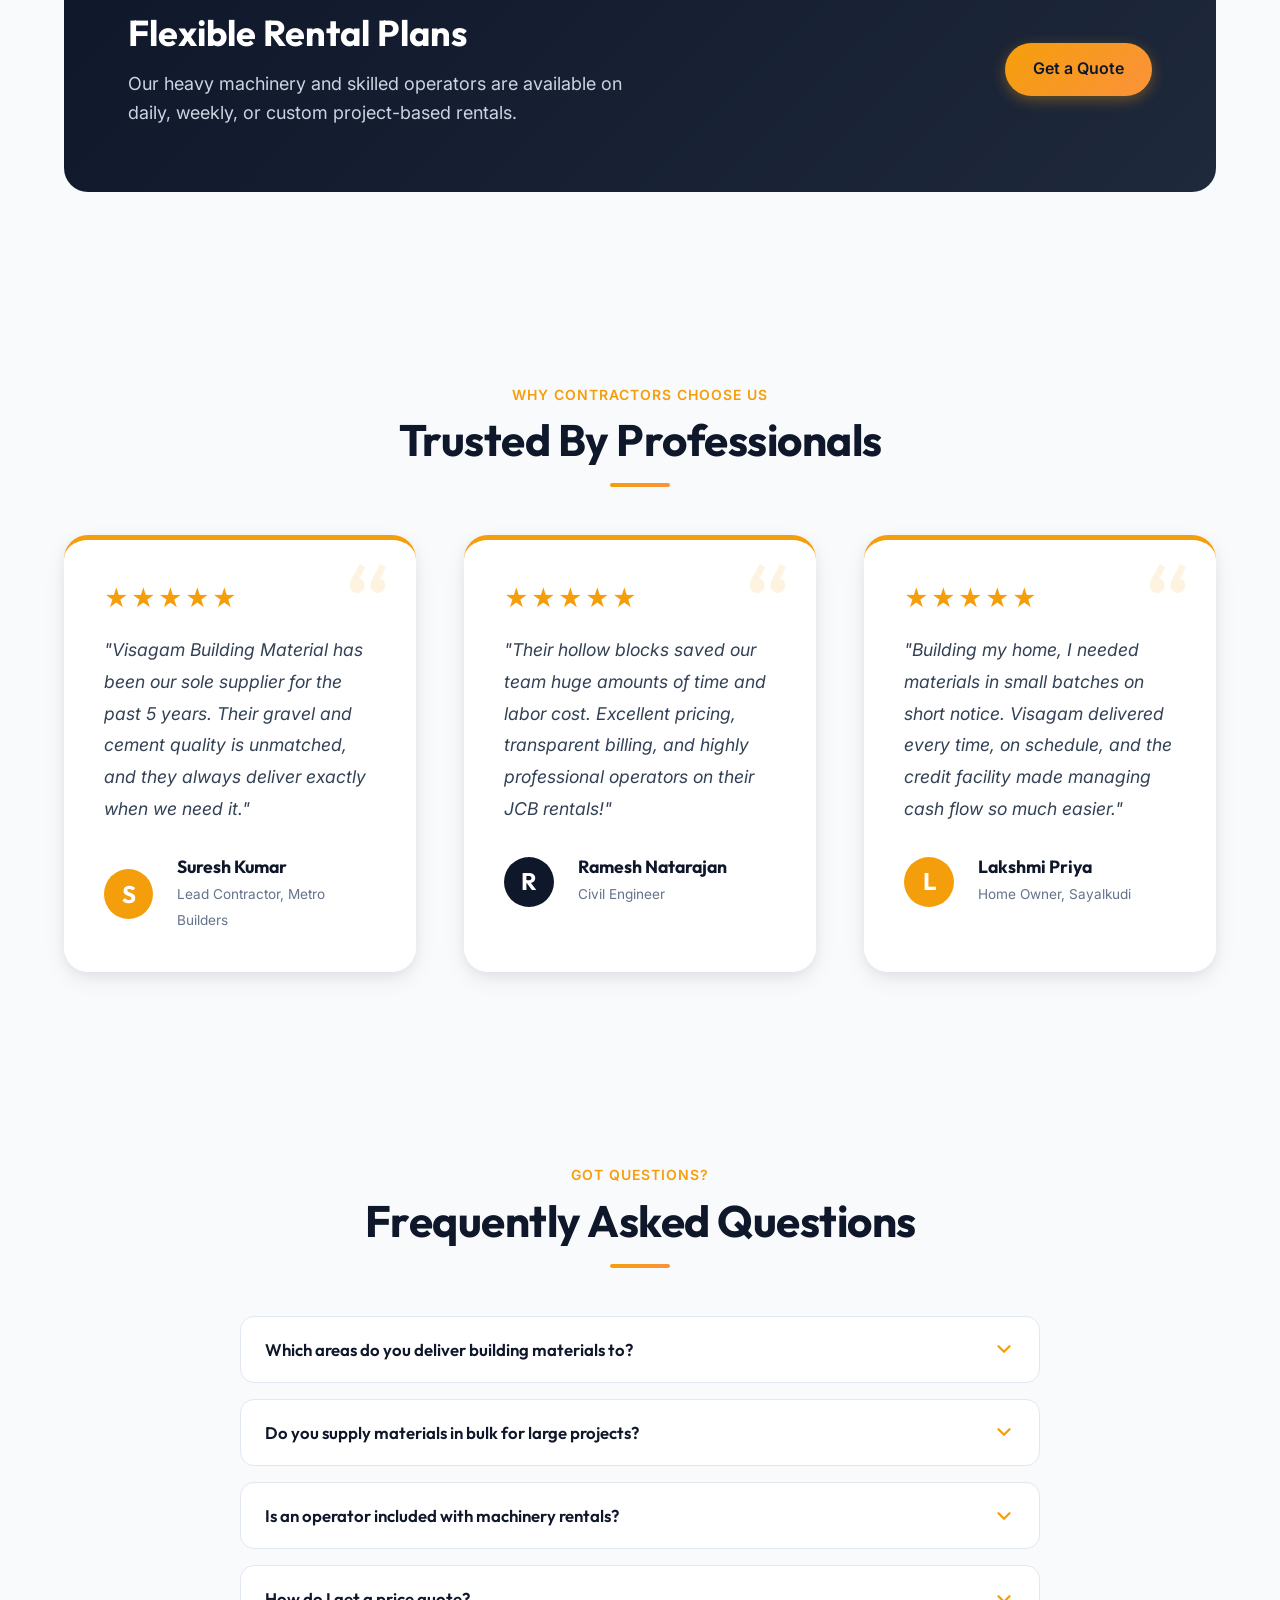
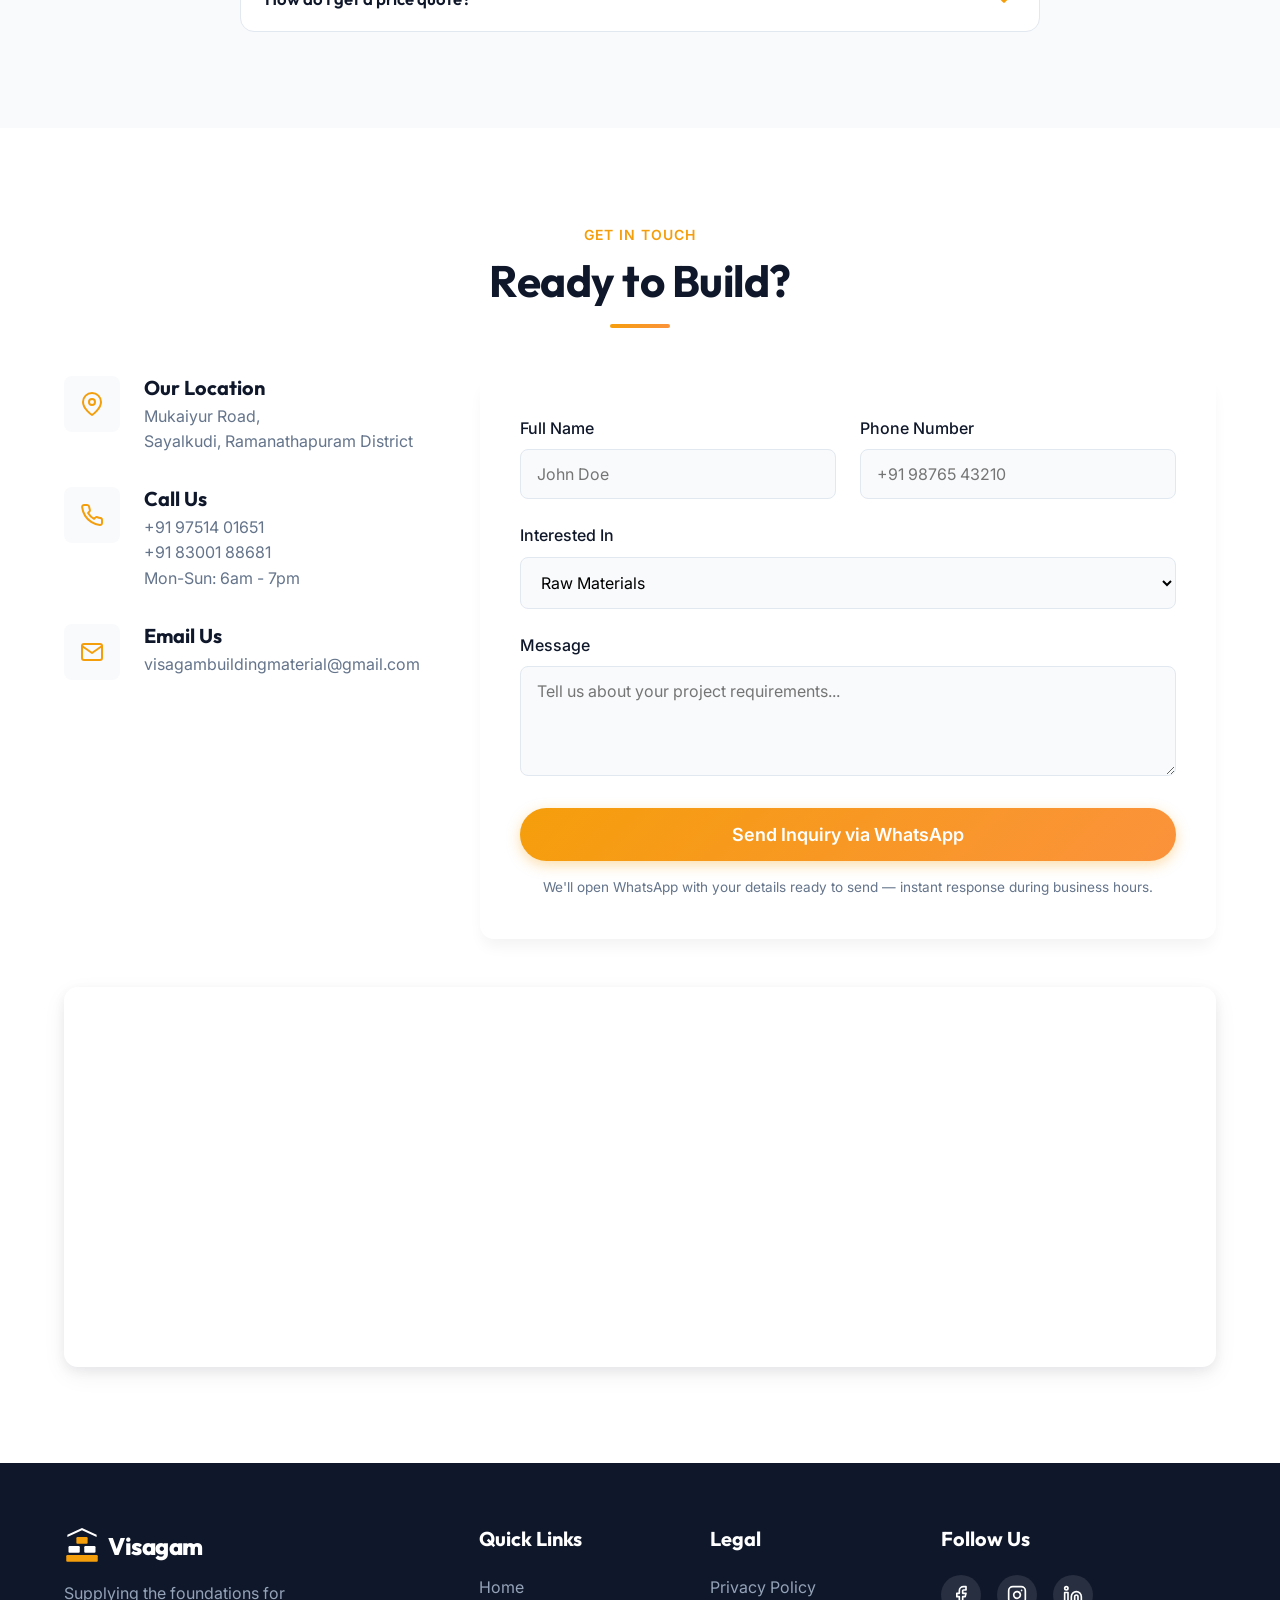
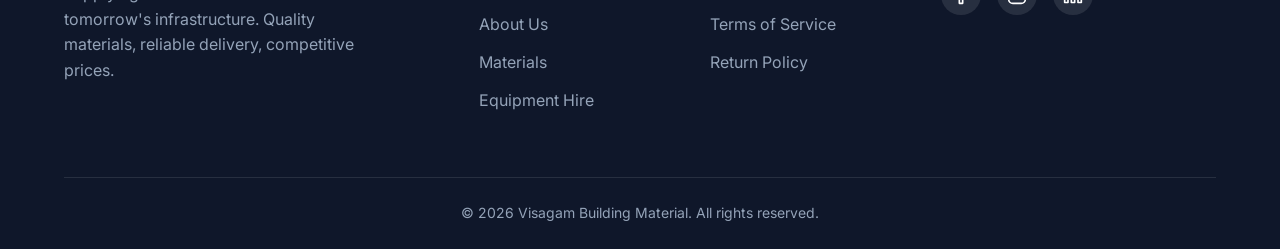
==== commit 3d678713: "Fix persistent bottom box: cache-bust assets, remove mobile sticky bar Root cause: a max-age=86400 c" ====
--- a/index.html
+++ b/index.html
@@ -30,7 +30,7 @@
     <link href="https://fonts.googleapis.com/css2?family=Outfit:wght@300;400;500;600;700&family=Inter:wght@400;500;600&display=swap" rel="stylesheet">
     
     <!-- Custom CSS -->
-    <link rel="stylesheet" href="css/style.css">
+    <link rel="stylesheet" href="css/style.css?v=2">
 
     <!-- PWA -->
     <link rel="manifest" href="site.webmanifest">
@@ -657,22 +657,6 @@
         </a>
     </div>
 
-    <!-- Mobile sticky action bar (conversion CTA, mobile only) -->
-    <div class="mobile-cta" aria-label="Quick contact actions">
-        <a href="tel:+919751401651" class="mcta-btn">
-            <svg width="20" height="20" viewBox="0 0 24 24" fill="none" stroke="currentColor" stroke-width="2" stroke-linecap="round" stroke-linejoin="round"><path d="M22 16.92v3a2 2 0 0 1-2.18 2 19.79 19.79 0 0 1-8.63-3.07 19.5 19.5 0 0 1-6-6 19.79 19.79 0 0 1-3.07-8.67A2 2 0 0 1 4.11 2h3a2 2 0 0 1 2 1.72 12.84 12.84 0 0 0 .7 2.81 2 2 0 0 1-.45 2.11L8.09 9.91a16 16 0 0 0 6 6l1.27-1.27a2 2 0 0 1 2.11-.45 12.84 12.84 0 0 0 2.81.7A2 2 0 0 1 22 16.92z"></path></svg>
-            <span>Call</span>
-        </a>
-        <a href="https://wa.me/919751401651" target="_blank" rel="noopener" class="mcta-btn mcta-whatsapp">
-            <svg width="20" height="20" viewBox="0 0 24 24" fill="currentColor"><path d="M12.04 2C6.58 2 2.13 6.45 2.13 11.91c0 1.75.46 3.45 1.32 4.95L2 22l5.25-1.38c1.45.79 3.08 1.21 4.79 1.21 5.46 0 9.91-4.45 9.91-9.91C21.95 6.45 17.5 2 12.04 2zm5.8 14.01c-.24.68-1.42 1.31-1.96 1.36-.5.05-1.14.07-1.84-.12-.42-.13-.97-.31-1.66-.61-2.93-1.27-4.84-4.22-4.99-4.42-.15-.2-1.19-1.58-1.19-3.02 0-1.43.75-2.13 1.02-2.42.27-.29.58-.36.78-.36.2 0 .39.002.56.01.18.008.42-.07.66.5.24.58.82 2.01.89 2.16.07.15.12.32.02.51-.1.2-.15.32-.29.49-.15.17-.31.39-.44.52-.15.15-.3.31-.13.6.17.29.76 1.25 1.63 2.02 1.12.99 2.06 1.3 2.35 1.45.29.15.46.12.63-.07.17-.2.73-.85.92-1.14.2-.29.39-.24.66-.15.27.1 1.7.8 1.99.95.29.15.49.22.56.34.07.12.07.7-.17 1.38z"></path></svg>
-            <span>WhatsApp</span>
-        </a>
-        <a href="#contact" class="mcta-btn mcta-quote">
-            <svg width="20" height="20" viewBox="0 0 24 24" fill="none" stroke="currentColor" stroke-width="2" stroke-linecap="round" stroke-linejoin="round"><path d="M14 2H6a2 2 0 0 0-2 2v16a2 2 0 0 0 2 2h12a2 2 0 0 0 2-2V8z"></path><polyline points="14 2 14 8 20 8"></polyline><line x1="16" y1="13" x2="8" y2="13"></line><line x1="16" y1="17" x2="8" y2="17"></line></svg>
-            <span>Get Quote</span>
-        </a>
-    </div>
-
     <!-- Footer -->
     <footer class="footer">
         <div class="container">
@@ -723,6 +707,6 @@
     </footer>
 
     <!-- JavaScript -->
-    <script src="js/script.js"></script>
+    <script src="js/script.js?v=2"></script>
 </body>
 </html>
--- a/css/style.css
+++ b/css/style.css
@@ -469,8 +469,7 @@
 }
 
 .stat-item {
-    display: flex;
-    flex-direction: column;
+    display: block;
     border-right: 1px solid rgba(255,255,255,0.2);
     padding-right: 3rem;
 }
@@ -480,14 +479,18 @@
     padding-right: 0;
 }
 
-.stat-number {
+.stat-number,
+.stat-plus {
     font-family: var(--font-heading);
-    font-size: 2rem;
+    font-size: 2.25rem;
     font-weight: 700;
     color: var(--accent);
+    line-height: 1;
 }
 
 .stat-label {
+    display: block;
+    margin-top: 0.4rem;
     font-size: 0.875rem;
     color: #cbd5e1;
 }
@@ -841,8 +844,7 @@
 
 /* Trust Badges Strip */
 .trust-strip {
-    padding: 2rem 0;
-    margin-bottom: -5rem; /* pull up into overlap spacing */
+    padding: 2.5rem 0;
     position: relative;
     z-index: 10;
 }
@@ -1247,43 +1249,6 @@
     filter: grayscale(0.2);
 }
 
-/* Mobile sticky CTA bar (shown only on small screens) */
-.mobile-cta {
-    display: none;
-    position: fixed;
-    bottom: 0;
-    left: 0;
-    width: 100%;
-    z-index: 998;
-    background-color: rgba(255, 255, 255, 0.98);
-    backdrop-filter: blur(8px);
-    border-top: 1px solid var(--border);
-    box-shadow: 0 -4px 12px rgba(15, 23, 42, 0.08);
-    padding: 0.5rem;
-    gap: 0.5rem;
-}
-
-.mcta-btn {
-    flex: 1;
-    display: flex;
-    flex-direction: column;
-    align-items: center;
-    justify-content: center;
-    gap: 0.2rem;
-    padding: 0.5rem 0.25rem;
-    border-radius: var(--radius-sm);
-    font-size: 0.72rem;
-    font-weight: 600;
-    color: var(--primary);
-}
-
-.mcta-whatsapp { color: #25D366; }
-
-.mcta-quote {
-    background-image: var(--gradient-accent);
-    color: #fff;
-}
-
 /* Responsive Design */
 @media screen and (max-width: 992px) {
     .about-container {
@@ -1379,17 +1344,4 @@
         grid-template-columns: 1fr;
         gap: 2rem;
     }
-
-    /* Sticky CTA takes over on mobile; hide floating FABs to avoid overlap */
-    .mobile-cta {
-        display: flex;
-    }
-
-    .floating-actions {
-        display: none;
-    }
-
-    body {
-        padding-bottom: 70px;
-    }
-}
+}
